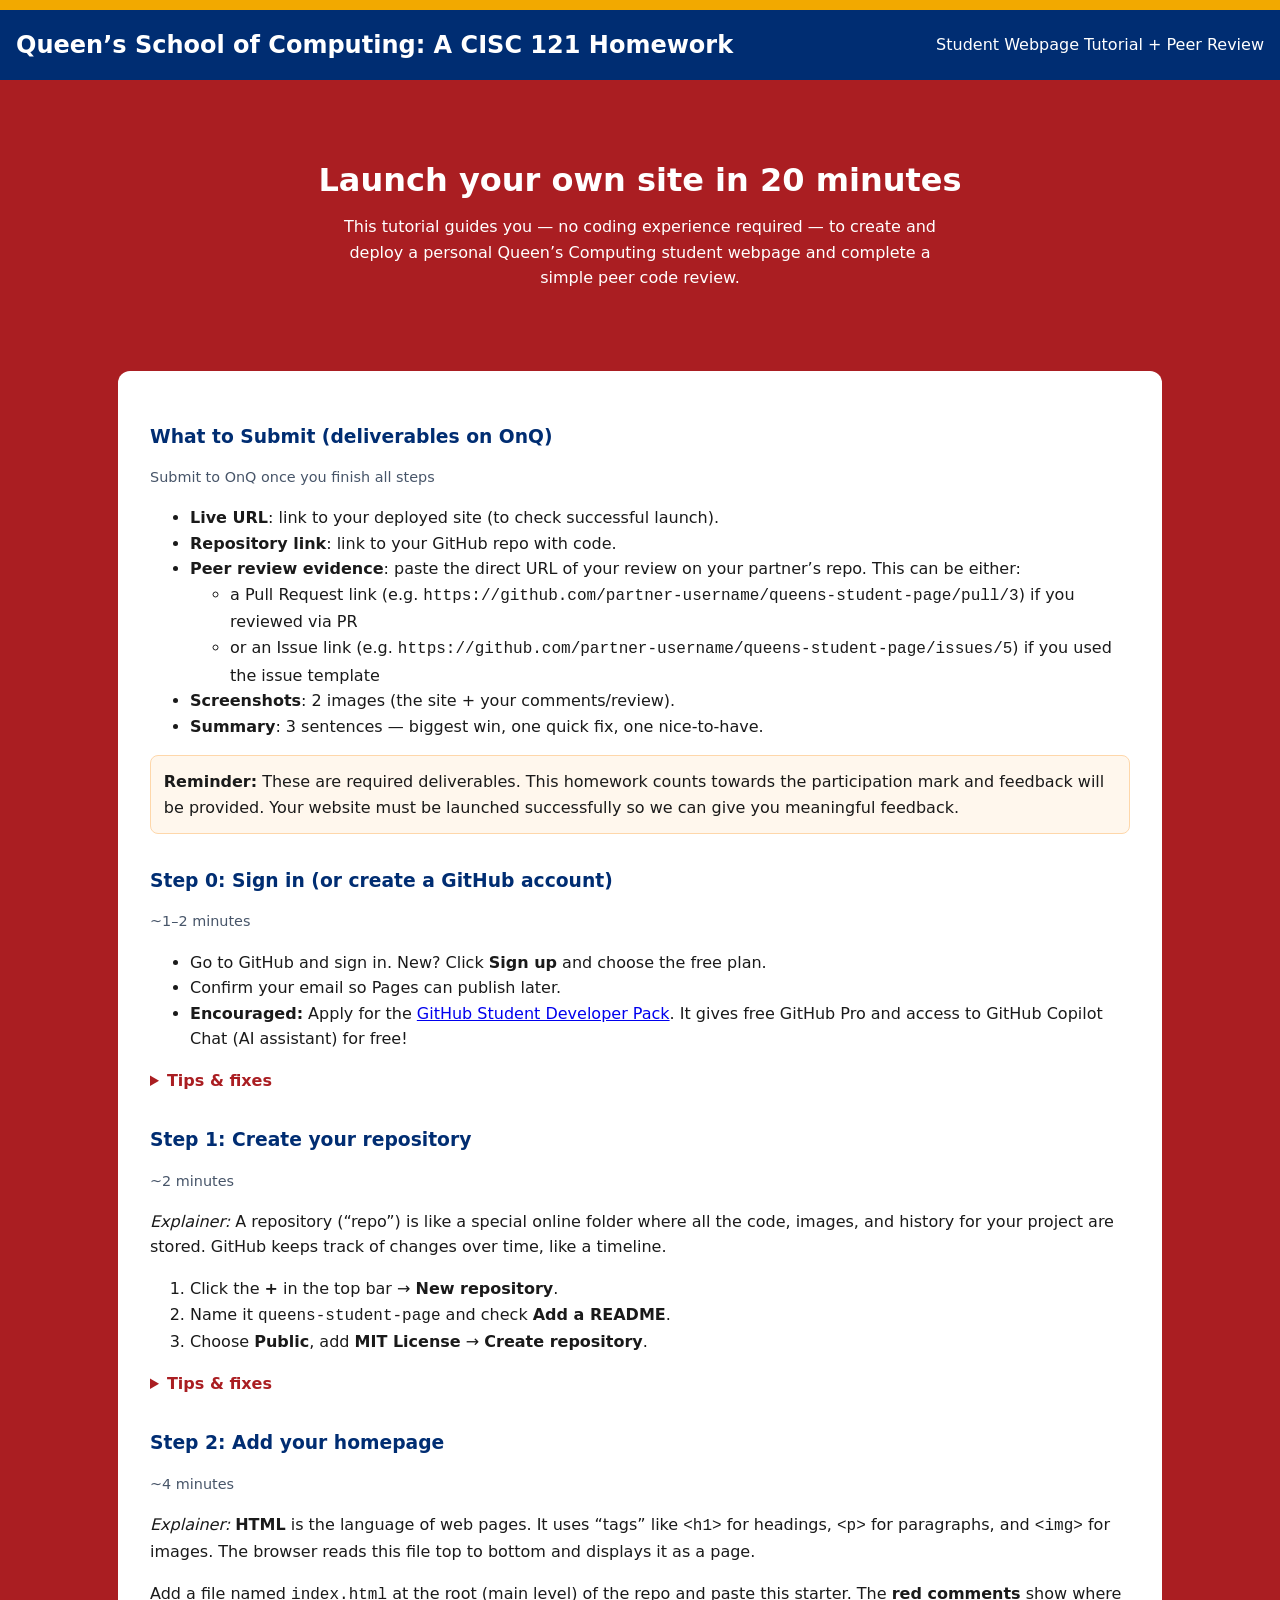
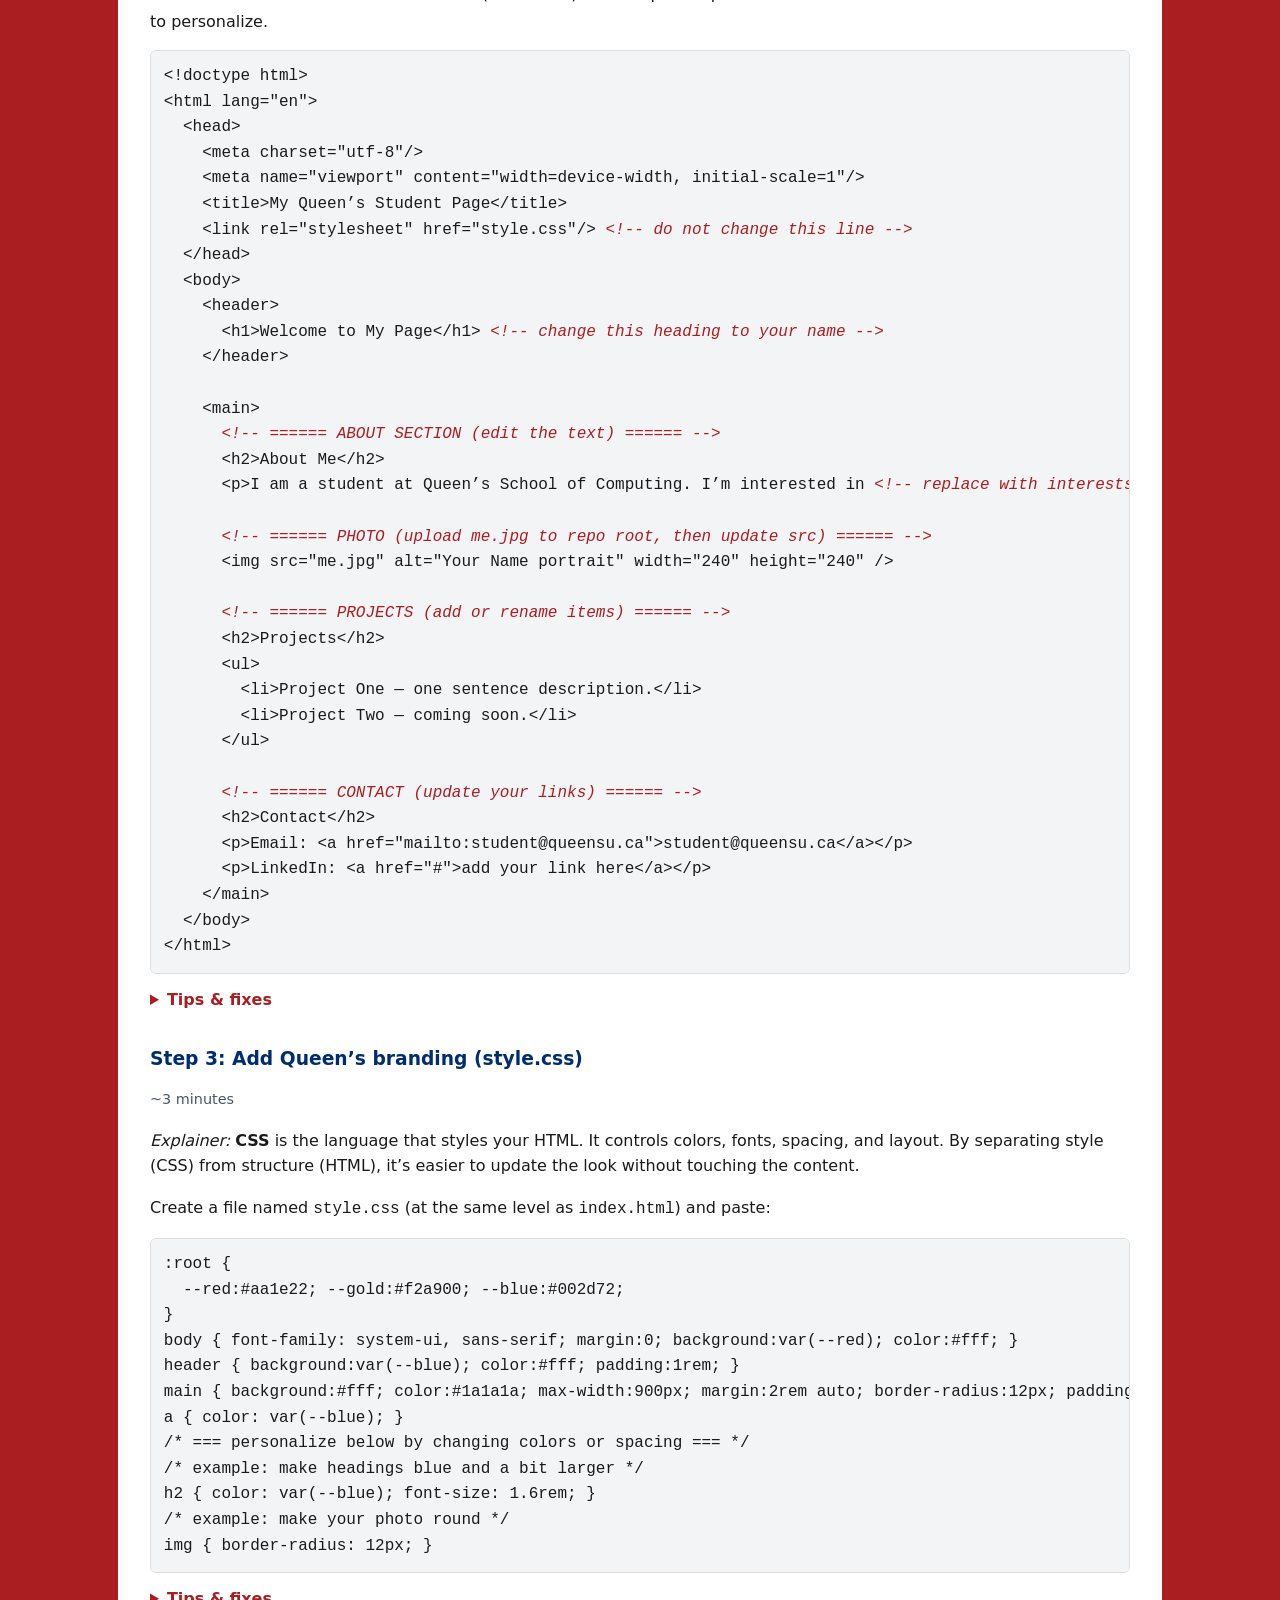
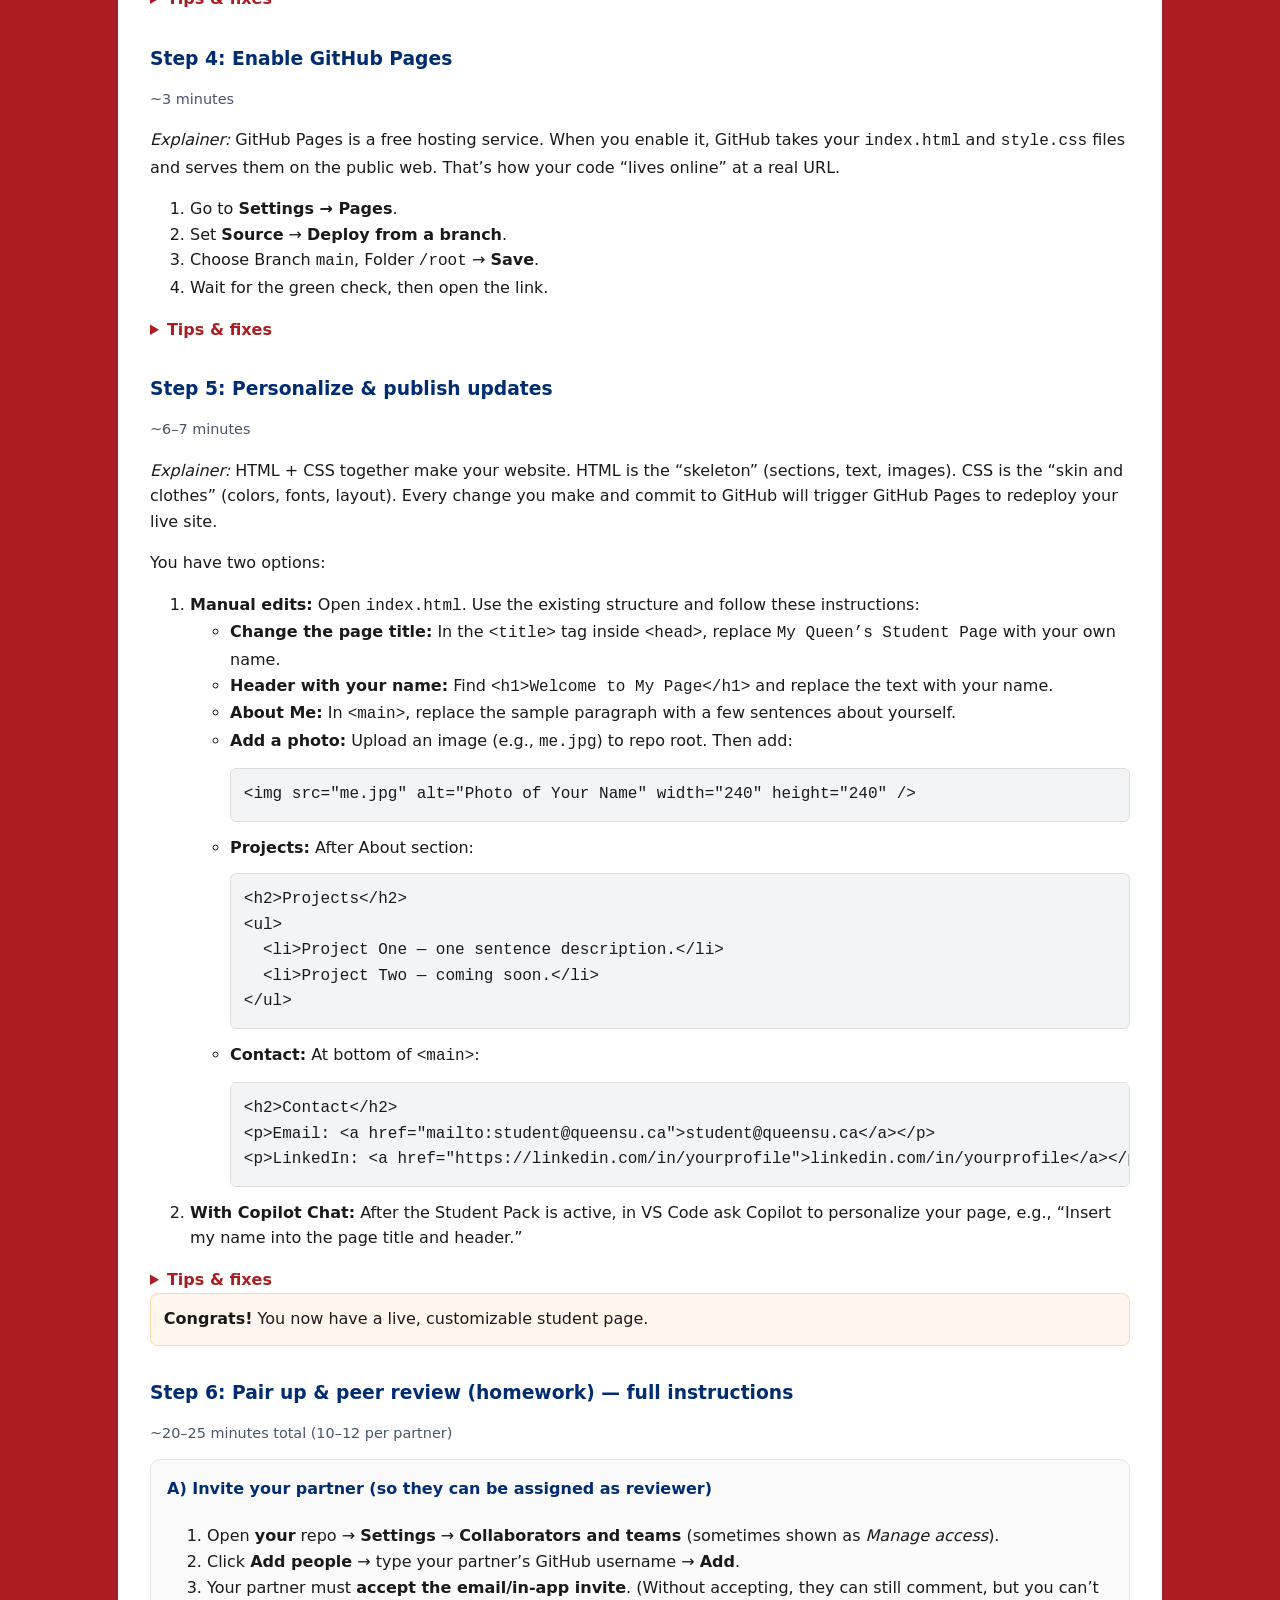
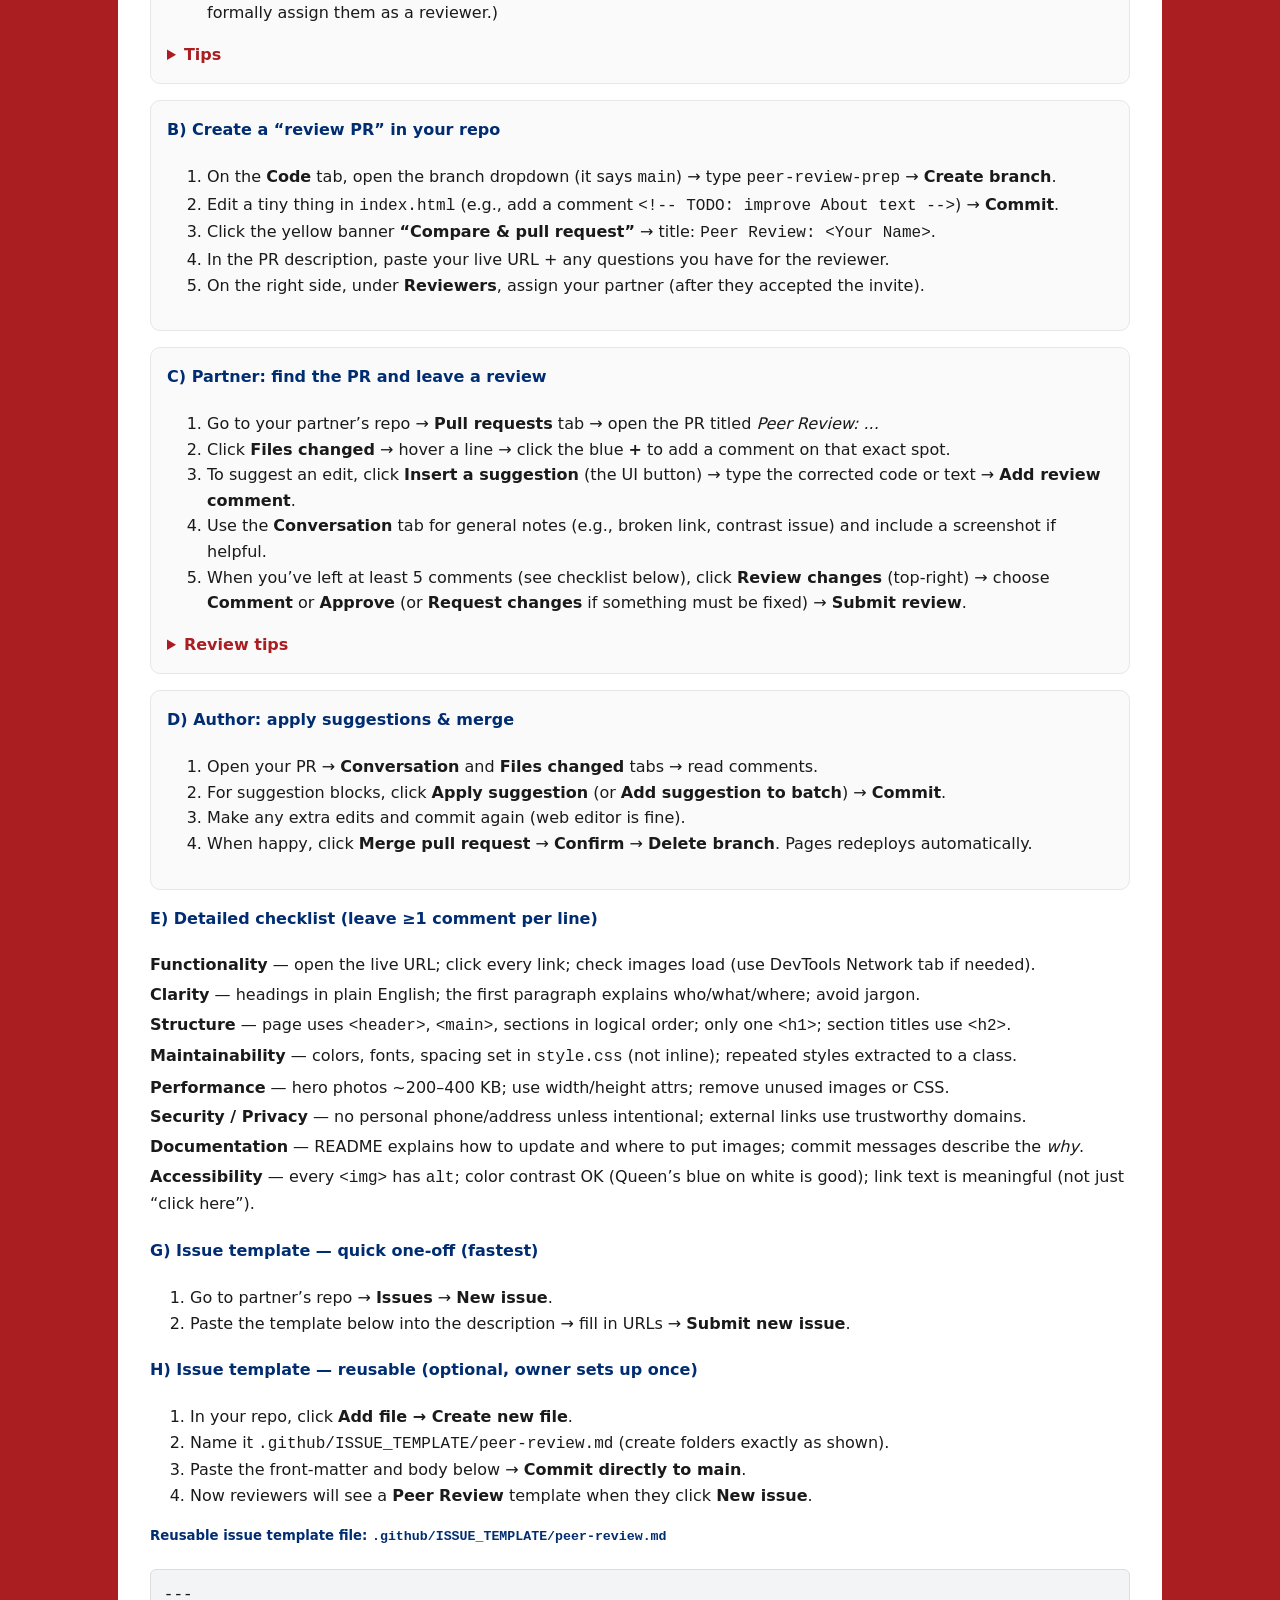
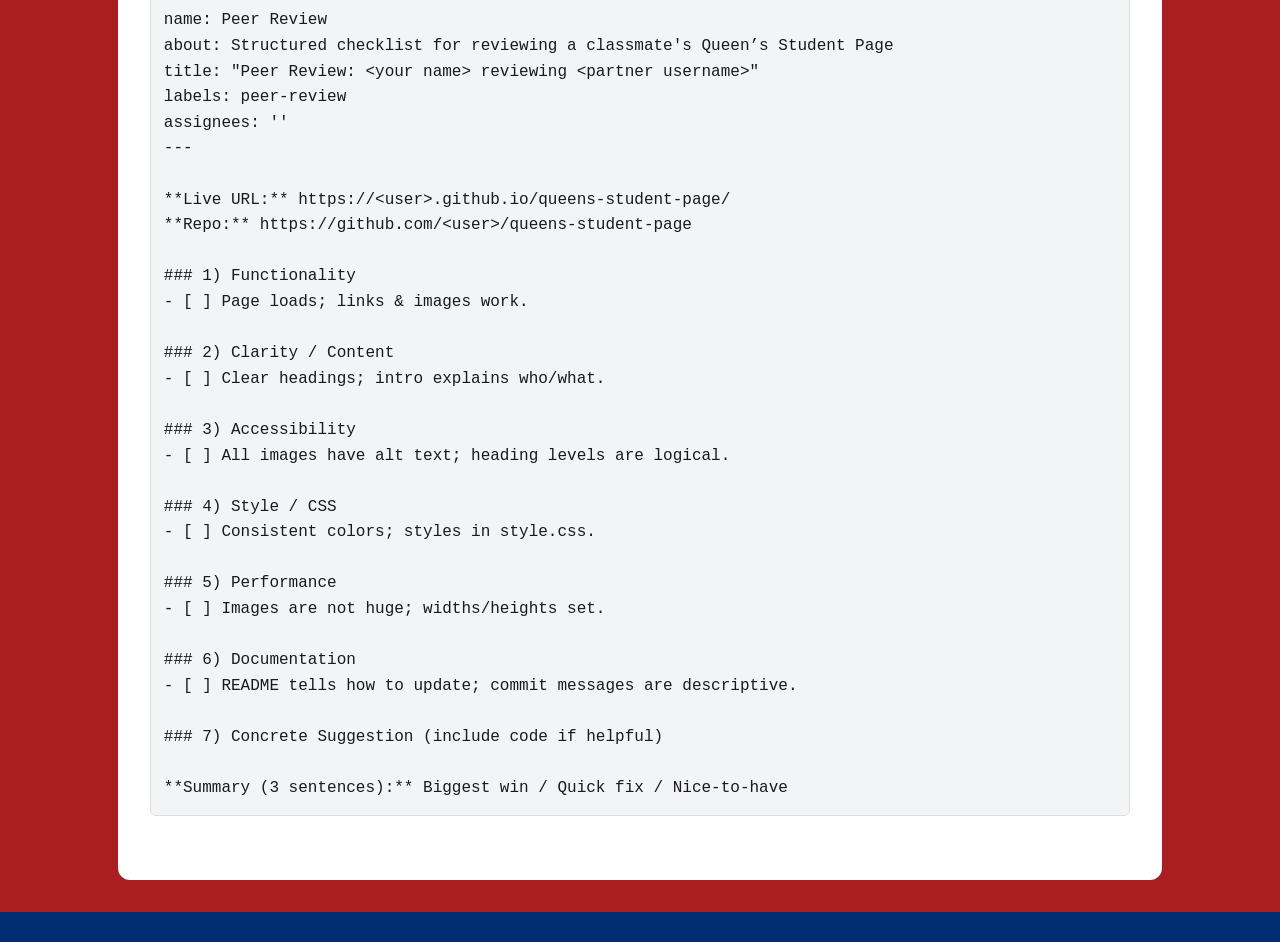
==== index.html @ 73fdb4e6 "Update comment color from green to red in index.html" ====
<!doctype html>
<html lang="en">
  <head>
    <meta charset="utf-8" />
    <meta name="viewport" content="width=device-width, initial-scale=1" />
    <title>Queen’s School of Computing Student Page: A CISC 121 Homework</title>
    <meta name="description" content="A 20‑minute hands-on lab: launch your own Queen’s School of Computing student webpage using GitHub Pages, then complete a peer review." />
    <style>
      :root {
        --queens-red: #aa1e22;
        --queens-gold: #f2a900;
        --queens-blue: #002d72;
        --text-light: #ffffff;
        --text-dark: #1a1a1a;
      }
      body { margin: 0; font-family: system-ui, sans-serif; line-height: 1.6; background: var(--queens-red); color: var(--text-light); }
      .gold-bar { height: 10px; background: var(--queens-gold); }
      header { background: var(--queens-blue); padding: 1rem; display: flex; justify-content: space-between; align-items: center; color: var(--text-light); }
      header h1 { margin: 0; font-size: 1.5rem; }
      .hero { background: var(--queens-red); text-align: center; padding: 3rem 1rem; }
      .hero h2 { font-size: 2rem; margin-bottom: .5rem; }
      .hero p { max-width: 60ch; margin: 0 auto; }
      main { background: #fff; color: var(--text-dark); padding: 2rem; max-width: 980px; margin: 2rem auto; border-radius: 12px; }
      section { margin-bottom: 2rem; }
      section h3 { color: var(--queens-blue); margin-bottom:.25rem; }
      .time { font-size:.9rem; color:#475569; }
      details { margin-top: .5rem; }
      details summary { cursor: pointer; color: var(--queens-red); font-weight:600; }
      code { font-family: ui-monospace, Consolas, monospace; }
      pre { background: #f3f4f6; border: 1px solid #ddd; border-radius: 6px; padding: .8rem; overflow: auto; max-width: 100%; }
      pre code { white-space: pre; display:block; }
      /* Color for comments inside code samples */
      pre code .hl-comment {
        color: var(--queens-red);   /* or use a darker red: #7a0f12 */
        font-style: italic;
      }
      footer { text-align: center; background: var(--queens-blue); color: var(--text-light); padding: 1.5rem; }
      .callout { background:#fff7ed; border:1px solid #fed7aa; padding:.8rem; border-radius:8px; }
      .checklist { list-style: none; padding-left:0; }
      .checklist li { margin:.25rem 0; }
      .card { border:1px solid #e5e7eb; border-radius:10px; padding:1rem; background:#fafafa; }
    </style>
  </head>
  <body>
    <div class="gold-bar"></div>
    <header>
      <h1>Queen’s School of Computing: A CISC 121 Homework</h1>
      <span>Student Webpage Tutorial + Peer Review</span>
    </header>

    <div class="hero">
      <h2>Launch your own site in 20 minutes</h2>
      <p>This tutorial guides you — no coding experience required — to create and deploy a personal Queen’s Computing student webpage and complete a simple peer code review.</p>
    </div>

    <main>
      <section>
        <h3>What to Submit (deliverables on OnQ)</h3>
        <p class="time">Submit to OnQ once you finish all steps</p>
        <ul>
          <li><b>Live URL</b>: link to your deployed site (to check successful launch).</li>
          <li><b>Repository link</b>: link to your GitHub repo with code.</li>
          <li><b>Peer review evidence</b>: paste the direct URL of your review on your partner’s repo. This can be either:<ul><li>a Pull Request link (e.g. <code>https://github.com/partner-username/queens-student-page/pull/3</code>) if you reviewed via PR</li><li>or an Issue link (e.g. <code>https://github.com/partner-username/queens-student-page/issues/5</code>) if you used the issue template</li></ul></li>
          <li><b>Screenshots</b>: 2 images (the site + your comments/review).</li>
          <li><b>Summary</b>: 3 sentences — biggest win, one quick fix, one nice‑to‑have.</li>
        </ul>
        <div class="callout"><b>Reminder:</b> These are required deliverables. This homework counts towards the participation mark and feedback will be provided. Your website must be launched successfully so we can give you meaningful feedback.</div>
      </section>

      <section>
        <h3>Step 0: Sign in (or create a GitHub account)</h3>
        <p class="time">~1–2 minutes</p>
        <ul>
          <li>Go to GitHub and sign in. New? Click <b>Sign up</b> and choose the free plan.</li>
          <li>Confirm your email so Pages can publish later.</li>
          <li><b>Encouraged:</b> Apply for the <a href="https://education.github.com/pack" target="_blank">GitHub Student Developer Pack</a>. It gives free GitHub Pro and access to GitHub Copilot Chat (AI assistant) for free!</li>
        </ul>
        <details><summary>Tips & fixes</summary>
          <ul>
            <li><b>No verification email?</b> Check spam or click <em>Resend verification</em>.</li>
            <li><b>Forgot password?</b> Use <em>Forgot password</em> on the sign‑in page.</li>
            <li><b>Student Pack rejected?</b> Re‑apply with your Queen’s email and a photo of your student card.</li>
          </ul>
        </details>
      </section>

      <section>
        <h3>Step 1: Create your repository</h3>
        <p class="time">~2 minutes</p>
        <p><i>Explainer:</i> A repository (“repo”) is like a special online folder where all the code, images, and history for your project are stored. GitHub keeps track of changes over time, like a timeline.</p>
        <ol>
          <li>Click the <b>+</b> in the top bar → <b>New repository</b>.</li>
          <li>Name it <code>queens‑student‑page</code> and check <b>Add a README</b>.</li>
          <li>Choose <b>Public</b>, add <b>MIT License</b> → <b>Create repository</b>.</li>
        </ol>
        <details><summary>Tips & fixes</summary>
          <ul>
            <li><b>Repo name taken?</b> Try <code>queens‑student‑page‑2025</code>.</li>
            <li><b>Private repo?</b> GitHub Pages works only on Public (unless paid plan).</li>
          </ul>
        </details>
      </section>

      <section>
        <h3>Step 2: Add your homepage</h3>
        <p class="time">~4 minutes</p>
        <p><i>Explainer:</i> <b>HTML</b> is the language of web pages. It uses “tags” like <code>&lt;h1&gt;</code> for headings, <code>&lt;p&gt;</code> for paragraphs, and <code>&lt;img&gt;</code> for images. The browser reads this file top to bottom and displays it as a page.</p>
        <p>Add a file named <code>index.html</code> at the root (main level) of the repo and paste this starter. The <b>red comments</b> show where to personalize.</p>
        <pre><code>&lt;!doctype html&gt;
&lt;html lang="en"&gt;
  &lt;head&gt;
    &lt;meta charset="utf-8"/&gt;
    &lt;meta name="viewport" content="width=device-width, initial-scale=1"/&gt;
    &lt;title&gt;My Queen’s Student Page&lt;/title&gt;
    &lt;link rel="stylesheet" href="style.css"/&gt; &lt;!-- do not change this line --&gt;
  &lt;/head&gt;
  &lt;body&gt;
    &lt;header&gt;
      &lt;h1&gt;Welcome to My Page&lt;/h1&gt; &lt;!-- change this heading to your name --&gt;
    &lt;/header&gt;

    &lt;main&gt;
      &lt;!-- ====== ABOUT SECTION (edit the text) ====== --&gt;
      &lt;h2&gt;About Me&lt;/h2&gt;
      &lt;p&gt;I am a student at Queen’s School of Computing. I’m interested in &lt;!-- replace with interests --&gt;.&lt;/p&gt;

      &lt;!-- ====== PHOTO (upload me.jpg to repo root, then update src) ====== --&gt;
      &lt;img src="me.jpg" alt="Your Name portrait" width="240" height="240" /&gt;

      &lt;!-- ====== PROJECTS (add or rename items) ====== --&gt;
      &lt;h2&gt;Projects&lt;/h2&gt;
      &lt;ul&gt;
        &lt;li&gt;Project One — one sentence description.&lt;/li&gt;
        &lt;li&gt;Project Two — coming soon.&lt;/li&gt;
      &lt;/ul&gt;

      &lt;!-- ====== CONTACT (update your links) ====== --&gt;
      &lt;h2&gt;Contact&lt;/h2&gt;
      &lt;p&gt;Email: &lt;a href="mailto:student@queensu.ca"&gt;student@queensu.ca&lt;/a&gt;&lt;/p&gt;
      &lt;p&gt;LinkedIn: &lt;a href="#"&gt;add your link here&lt;/a&gt;&lt;/p&gt;
    &lt;/main&gt;
  &lt;/body&gt;
&lt;/html&gt;</code></pre>
        <details><summary>Tips & fixes</summary>
          <ul>
            <li><b>Where to place?</b> The file is at the top level of your repo, not inside a folder.</li>
            <li><b>Wrong name?</b> Must be exactly <code>index.html</code>.</li>
          </ul>
        </details>
      </section>

      <section>
        <h3>Step 3: Add Queen’s branding (style.css)</h3>
        <p class="time">~3 minutes</p>
        <p><i>Explainer:</i> <b>CSS</b> is the language that styles your HTML. It controls colors, fonts, spacing, and layout. By separating style (CSS) from structure (HTML), it’s easier to update the look without touching the content.</p>
        <p>Create a file named <code>style.css</code> (at the same level as <code>index.html</code>) and paste:</p>
        <pre><code>:root {
  --red:#aa1e22; --gold:#f2a900; --blue:#002d72;
}
body { font-family: system-ui, sans-serif; margin:0; background:var(--red); color:#fff; }
header { background:var(--blue); color:#fff; padding:1rem; }
main { background:#fff; color:#1a1a1a; max-width:900px; margin:2rem auto; border-radius:12px; padding:1.5rem; }
a { color: var(--blue); }
/* === personalize below by changing colors or spacing === */
/* example: make headings blue and a bit larger */
h2 { color: var(--blue); font-size: 1.6rem; }
/* example: make your photo round */
img { border-radius: 12px; }
</code></pre>
        <details><summary>Tips & fixes</summary>
          <ul>
            <li><b>Not working?</b> Ensure <code>&lt;link rel="stylesheet" href="style.css"&gt;</code> is inside <code>&lt;head&gt;</code> of <code>index.html</code>.</li>
            <li><b>Colors look off?</b> Double‑check the hex codes.</li>
            <li><b>Long code lines overflow?</b> Scroll the code block; boxes now scroll horizontally if needed.</li>
          </ul>
        </details>
      </section>

      <section>
        <h3>Step 4: Enable GitHub Pages</h3>
        <p class="time">~3 minutes</p>
        <p><i>Explainer:</i> GitHub Pages is a free hosting service. When you enable it, GitHub takes your <code>index.html</code> and <code>style.css</code> files and serves them on the public web. That’s how your code “lives online” at a real URL.</p>
        <ol>
          <li>Go to <b>Settings → Pages</b>.</li>
          <li>Set <b>Source</b> → <b>Deploy from a branch</b>.</li>
          <li>Choose Branch <code>main</code>, Folder <code>/root</code> → <b>Save</b>.</li>
          <li>Wait for the green check, then open the link.</li>
        </ol>
        <details><summary>Tips & fixes</summary>
          <ul>
            <li><b>404?</b> Wait a minute and refresh.</li>
            <li><b>No URL?</b> Confirm repo is Public and branch/folder are set.</li>
          </ul>
        </details>
      </section>

      <section>
        <h3>Step 5: Personalize & publish updates</h3>
        <p class="time">~6–7 minutes</p>
        <p><i>Explainer:</i> HTML + CSS together make your website. HTML is the “skeleton” (sections, text, images). CSS is the “skin and clothes” (colors, fonts, layout). Every change you make and commit to GitHub will trigger GitHub Pages to redeploy your live site.</p>
        <p>You have two options:</p>
        <ol>
          <li><b>Manual edits:</b> Open <code>index.html</code>. Use the existing structure and follow these instructions:
            <ul>
              <li><b>Change the page title:</b> In the <code>&lt;title&gt;</code> tag inside <code>&lt;head&gt;</code>, replace <code>My Queen’s Student Page</code> with your own name.</li>
              <li><b>Header with your name:</b> Find <code>&lt;h1&gt;Welcome to My Page&lt;/h1&gt;</code> and replace the text with your name.</li>
              <li><b>About Me:</b> In <code>&lt;main&gt;</code>, replace the sample paragraph with a few sentences about yourself.</li>
              <li><b>Add a photo:</b> Upload an image (e.g., <code>me.jpg</code>) to repo root. Then add:
                <pre><code>&lt;img src="me.jpg" alt="Photo of Your Name" width="240" height="240" /&gt;</code></pre>
              </li>
              <li><b>Projects:</b> After About section:
                <pre><code>&lt;h2&gt;Projects&lt;/h2&gt;
&lt;ul&gt;
  &lt;li&gt;Project One — one sentence description.&lt;/li&gt;
  &lt;li&gt;Project Two — coming soon.&lt;/li&gt;
&lt;/ul&gt;</code></pre>
              </li>
              <li><b>Contact:</b> At bottom of <code>&lt;main&gt;</code>:
                <pre><code>&lt;h2&gt;Contact&lt;/h2&gt;
&lt;p&gt;Email: &lt;a href="mailto:student@queensu.ca"&gt;student@queensu.ca&lt;/a&gt;&lt;/p&gt;
&lt;p&gt;LinkedIn: &lt;a href="https://linkedin.com/in/yourprofile"&gt;linkedin.com/in/yourprofile&lt;/a&gt;&lt;/p&gt;</code></pre>
              </li>
            </ul>
          </li>
          <li><b>With Copilot Chat:</b> After the Student Pack is active, in VS Code ask Copilot to personalize your page, e.g., “Insert my name into the page title and header.”</li>
        </ol>
        <details><summary>Tips & fixes</summary>
          <ul>
            <li><b>Image not showing?</b> Ensure file is uploaded at repo root and filename matches exactly.</li>
            <li><b>Broken layout?</b> Keep new sections inside <code>&lt;main&gt;...&lt;/main&gt;</code>.</li>
            <li><b>Made a mistake? Revert to an earlier version:</b> Go to your repo → <b>Code</b> tab → click the commit count (e.g., "15 commits") → find the working version → click the commit hash → click <b>Browse files</b> → copy the URL. Then go back to <b>Code</b> tab → <b>Add file</b> → <b>Upload files</b> → drag your backup files or use the web editor to manually restore the working content. <i>Alternative:</i> Click the commit hash → click <b>Revert</b> button (if available) → <b>Create revert commit</b>.</li>
          </ul>
        </details>
        <div class="callout"><b>Congrats!</b> You now have a live, customizable student page.</div>
      </section>

      <section>
        <h3>Step 6: Pair up & peer review (homework) — full instructions</h3>
        <p class="time">~20–25 minutes total (10–12 per partner)</p>

        <div class="card">
          <h4 style="margin-top:0;color:var(--queens-blue)">A) Invite your partner (so they can be assigned as reviewer)</h4>
          <ol>
            <li>Open <b>your</b> repo → <b>Settings</b> → <b>Collaborators and teams</b> (sometimes shown as <em>Manage access</em>).</li>
            <li>Click <b>Add people</b> → type your partner’s GitHub username → <b>Add</b>.</li>
            <li>Your partner must <b>accept the email/in-app invite</b>. (Without accepting, they can still comment, but you can’t formally assign them as a reviewer.)</li>
          </ol>
          <details><summary>Tips</summary>
            <ul>
              <li>Public repos allow comments from anyone; adding as collaborator enables formal <em>Review</em> assignments and suggestion commits.</li>
              <li>If <em>Collaborators and teams</em> isn’t visible, ensure you’re the repo owner.</li>
            </ul>
          </details>
        </div>

        <div class="card" style="margin-top:1rem">
          <h4 style="margin-top:0;color:var(--queens-blue)">B) Create a “review PR” in your repo</h4>
          <ol>
            <li>On the <b>Code</b> tab, open the branch dropdown (it says <code>main</code>) → type <code>peer-review-prep</code> → <b>Create branch</b>.</li>
            <li>Edit a tiny thing in <code>index.html</code> (e.g., add a comment <code>&lt;!-- TODO: improve About text --&gt;</code>) → <b>Commit</b>.</li>
            <li>Click the yellow banner <b>“Compare &amp; pull request”</b> → title: <code>Peer Review: &lt;Your Name&gt;</code>.</li>
            <li>In the PR description, paste your live URL + any questions you have for the reviewer.</li>
            <li>On the right side, under <b>Reviewers</b>, assign your partner (after they accepted the invite).</li>
          </ol>
        </div>

        <div class="card" style="margin-top:1rem">
          <h4 style="margin-top:0;color:var(--queens-blue)">C) Partner: find the PR and leave a review</h4>
          <ol>
            <li>Go to your partner’s repo → <b>Pull requests</b> tab → open the PR titled <em>Peer Review: ...</em></li>
            <li>Click <b>Files changed</b> → hover a line → click the blue <b>+</b> to add a comment on that exact spot.</li>
            <li>To suggest an edit, click <b>Insert a suggestion</b> (the UI button) → type the corrected code or text → <b>Add review comment</b>.</li>
            <li>Use the <b>Conversation</b> tab for general notes (e.g., broken link, contrast issue) and include a screenshot if helpful.</li>
            <li>When you’ve left at least 5 comments (see checklist below), click <b>Review changes</b> (top-right) → choose <b>Comment</b> or <b>Approve</b> (or <b>Request changes</b> if something must be fixed) → <b>Submit review</b>.</li>
          </ol>
          <details><summary>Review tips</summary>
            <ul>
              <li>Be specific: reference headings, lines, or file names (e.g., “in <code>index.html</code>, under <code>&lt;h2&gt;Projects&lt;/h2&gt;</code> ...”).</li>
              <li>Prefer actionable text or a code snippet over vague advice.</li>
              <li>Keep tone kind and professional. Review the <em>work</em>, not the person.</li>
            </ul>
          </details>
        </div>

        <div class="card" style="margin-top:1rem">
          <h4 style="margin-top:0;color:var(--queens-blue)">D) Author: apply suggestions & merge</h4>
          <ol>
            <li>Open your PR → <b>Conversation</b> and <b>Files changed</b> tabs → read comments.</li>
            <li>For suggestion blocks, click <b>Apply suggestion</b> (or <b>Add suggestion to batch</b>) → <b>Commit</b>.</li>
            <li>Make any extra edits and commit again (web editor is fine).</li>
            <li>When happy, click <b>Merge pull request</b> → <b>Confirm</b> → <b>Delete branch</b>. Pages redeploys automatically.</li>
          </ol>
        </div>

        <h4 style="color:var(--queens-blue);margin-top:1rem">E) Detailed checklist (leave ≥1 comment per line)</h4>
        <ul class="checklist">
          <li><b>Functionality</b> — open the live URL; click every link; check images load (use DevTools Network tab if needed).</li>
          <li><b>Clarity</b> — headings in plain English; the first paragraph explains who/what/where; avoid jargon.</li>
          <li><b>Structure</b> — page uses <code>&lt;header&gt;</code>, <code>&lt;main&gt;</code>, sections in logical order; only one <code>&lt;h1&gt;</code>; section titles use <code>&lt;h2&gt;</code>.</li>
          <li><b>Maintainability</b> — colors, fonts, spacing set in <code>style.css</code> (not inline); repeated styles extracted to a class.</li>
          <li><b>Performance</b> — hero photos ~200–400 KB; use width/height attrs; remove unused images or CSS.</li>
          <li><b>Security / Privacy</b> — no personal phone/address unless intentional; external links use trustworthy domains.</li>
          <li><b>Documentation</b> — README explains how to update and where to put images; commit messages describe the <em>why</em>.</li>
          <li><b>Accessibility</b> — every <code>&lt;img&gt;</code> has <code>alt</code>; color contrast OK (Queen’s blue on white is good); link text is meaningful (not just “click here”).</li>
        </ul>

        <h4 style="color:var(--queens-blue)">G) Issue template — quick one-off (fastest)</h4>
        <ol>
          <li>Go to partner’s repo → <b>Issues</b> → <b>New issue</b>.</li>
          <li>Paste the template below into the description → fill in URLs → <b>Submit new issue</b>.</li>
        </ol>

        <h4 style="color:var(--queens-blue)">H) Issue template — reusable (optional, owner sets up once)</h4>
        <ol>
          <li>In your repo, click <b>Add file → Create new file</b>.</li>
          <li>Name it <code>.github/ISSUE_TEMPLATE/peer-review.md</code> (create folders exactly as shown).</li>
          <li>Paste the front‑matter and body below → <b>Commit directly to main</b>.</li>
          <li>Now reviewers will see a <b>Peer Review</b> template when they click <b>New issue</b>.</li>
        </ol>

        <h5 style="color:var(--queens-blue);margin-top:.5rem">Reusable issue template file: <code>.github/ISSUE_TEMPLATE/peer-review.md</code></h5>
        <pre><code>---
name: Peer Review
about: Structured checklist for reviewing a classmate's Queen’s Student Page
title: "Peer Review: &lt;your name&gt; reviewing &lt;partner username&gt;"
labels: peer-review
assignees: ''
---

**Live URL:** https://&lt;user&gt;.github.io/queens-student-page/
**Repo:** https://github.com/&lt;user&gt;/queens-student-page

### 1) Functionality
- [ ] Page loads; links & images work.

### 2) Clarity / Content
- [ ] Clear headings; intro explains who/what.

### 3) Accessibility
- [ ] All images have alt text; heading levels are logical.

### 4) Style / CSS
- [ ] Consistent colors; styles in style.css.

### 5) Performance
- [ ] Images are not huge; widths/heights set.

### 6) Documentation
- [ ] README tells how to update; commit messages are descriptive.

### 7) Concrete Suggestion (include code if helpful)

**Summary (3 sentences):** Biggest win / Quick fix / Nice-to-have
</code></pre>
      </section>
      
    </main>

    <footer>
      © Queen’s University — School of Computing — CISC 121 — Student Page Tutorial. Built with GitHub Pages.
    </footer>

    <script>
      (function () {
        document.querySelectorAll('pre > code').forEach(code => {
          // Wrap encoded HTML comments like &lt;!-- ... --&gt; with a span for styling
          code.innerHTML = code.innerHTML.replace(
            /&lt;!--([\s\S]*?)--&gt;/g,
            '<span class="hl-comment">&lt;!--$1--&gt;</span>'
          );
        });
      })();
    </script>
    
  </body>
</html>
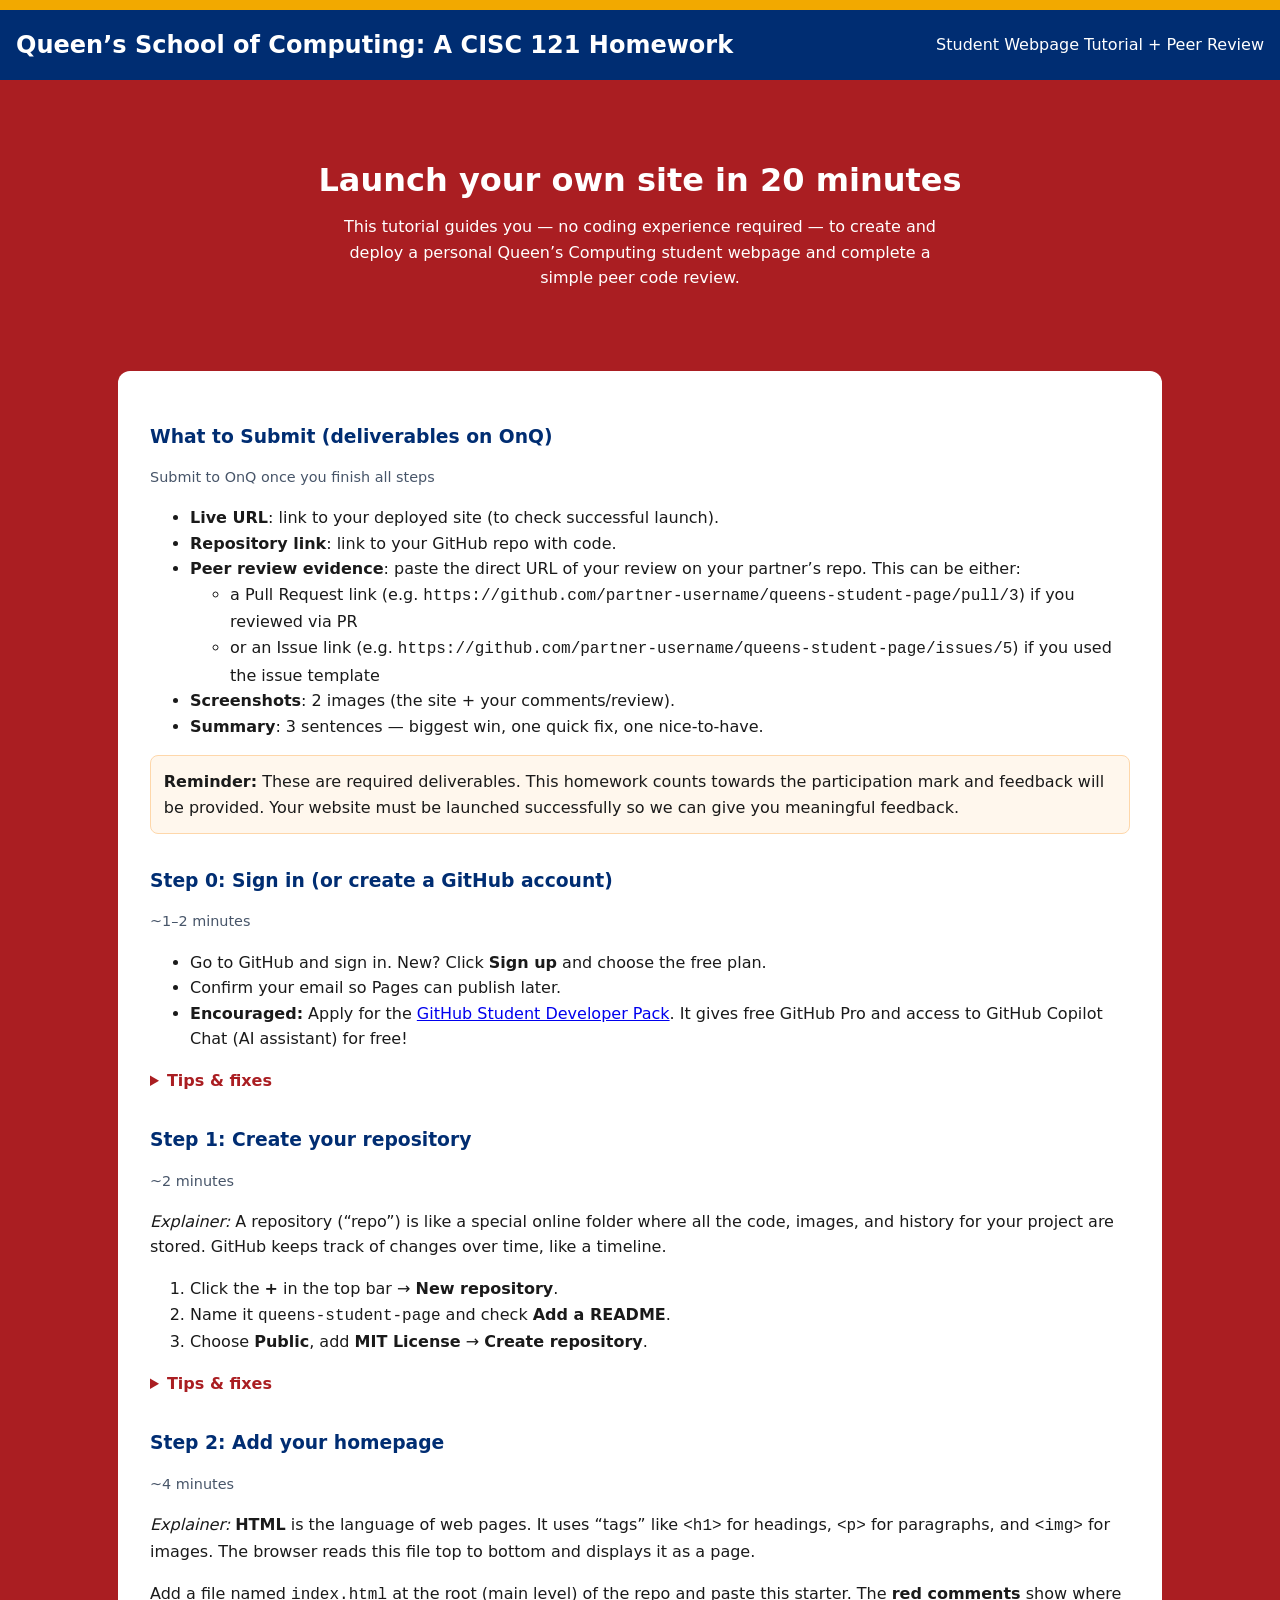
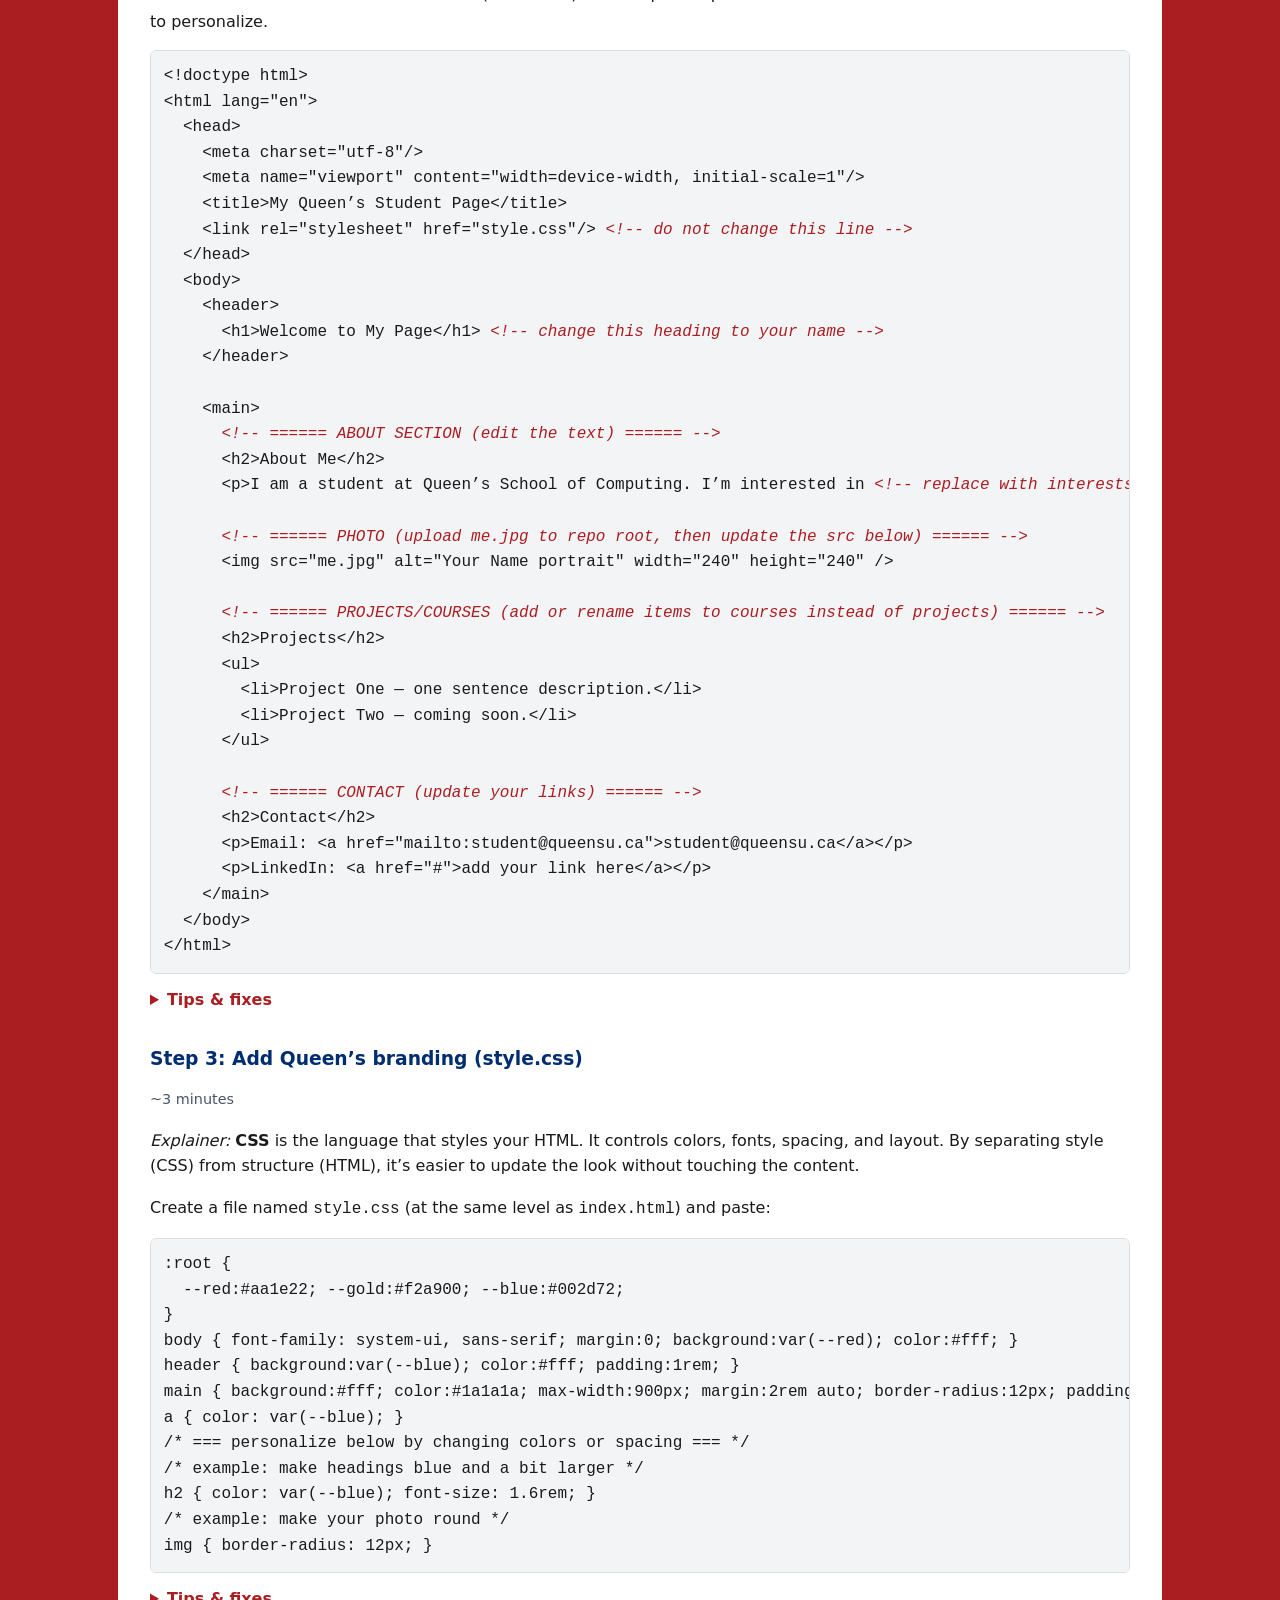
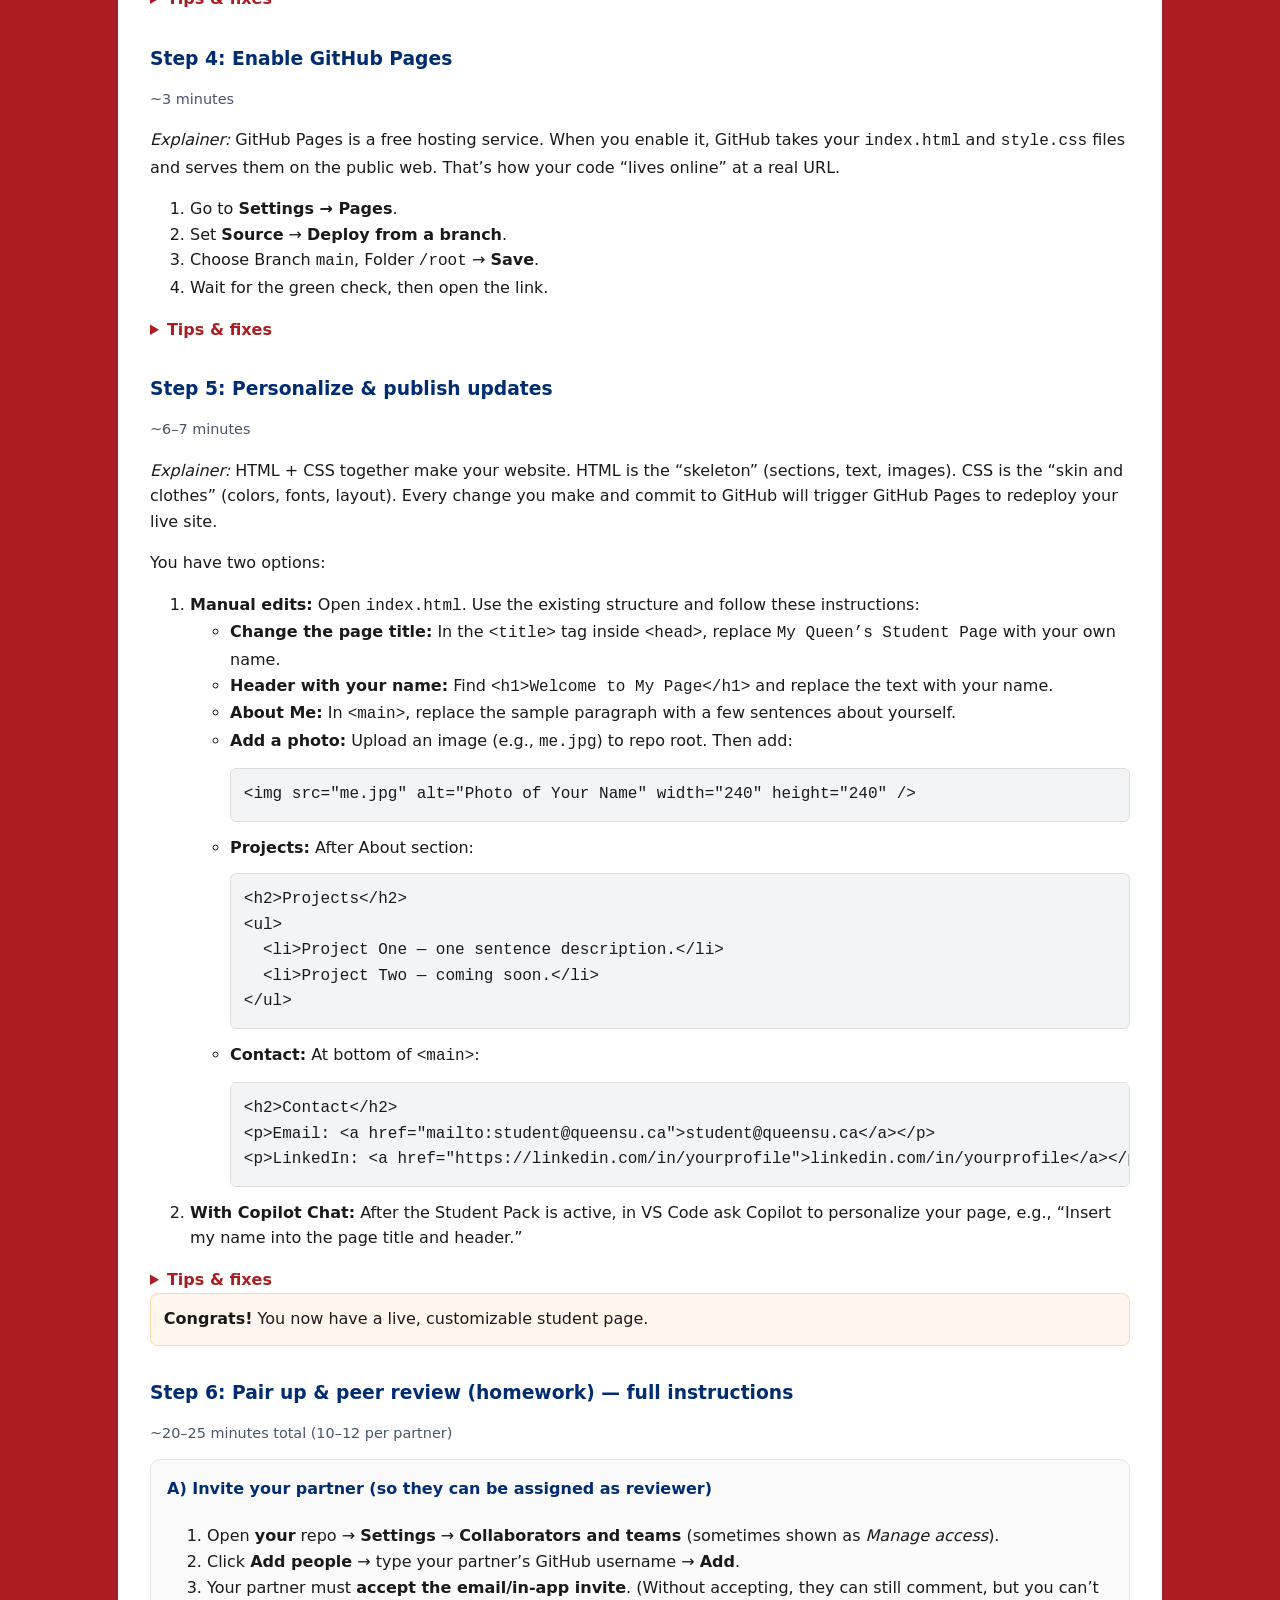
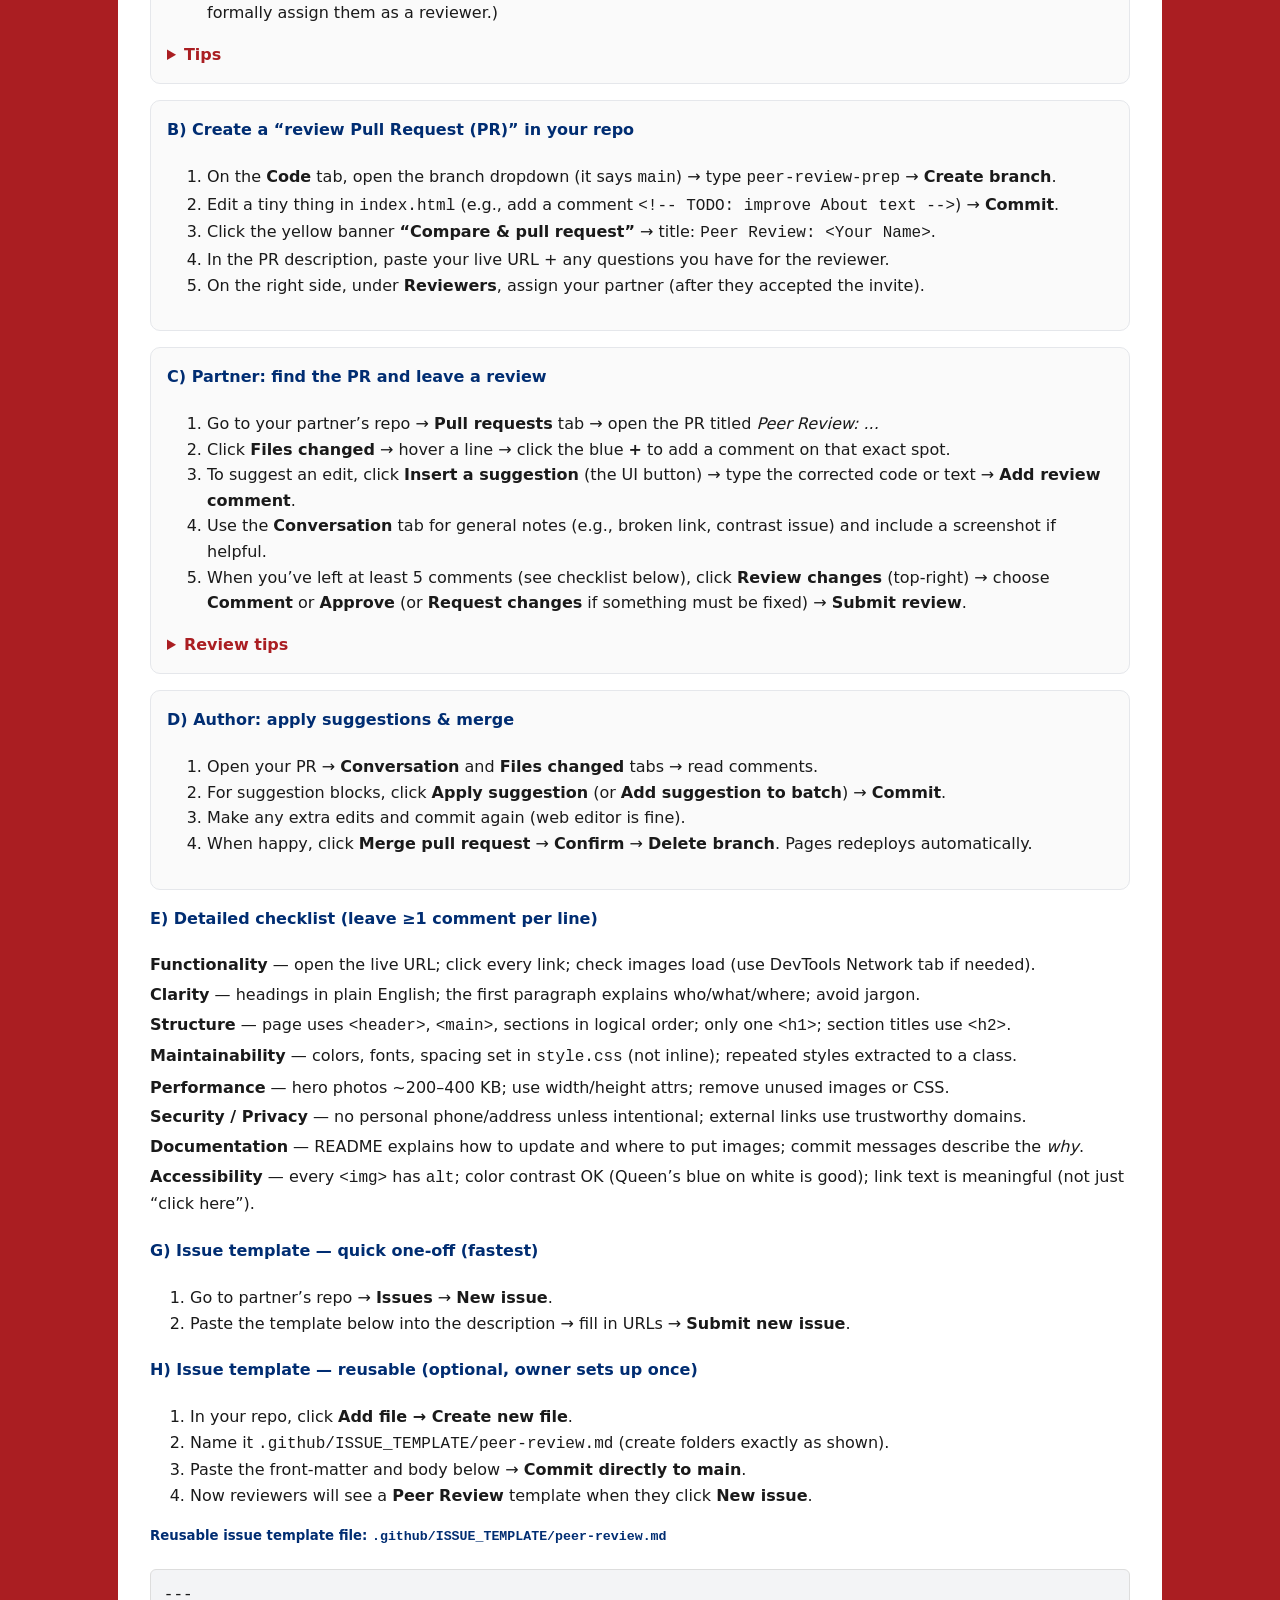
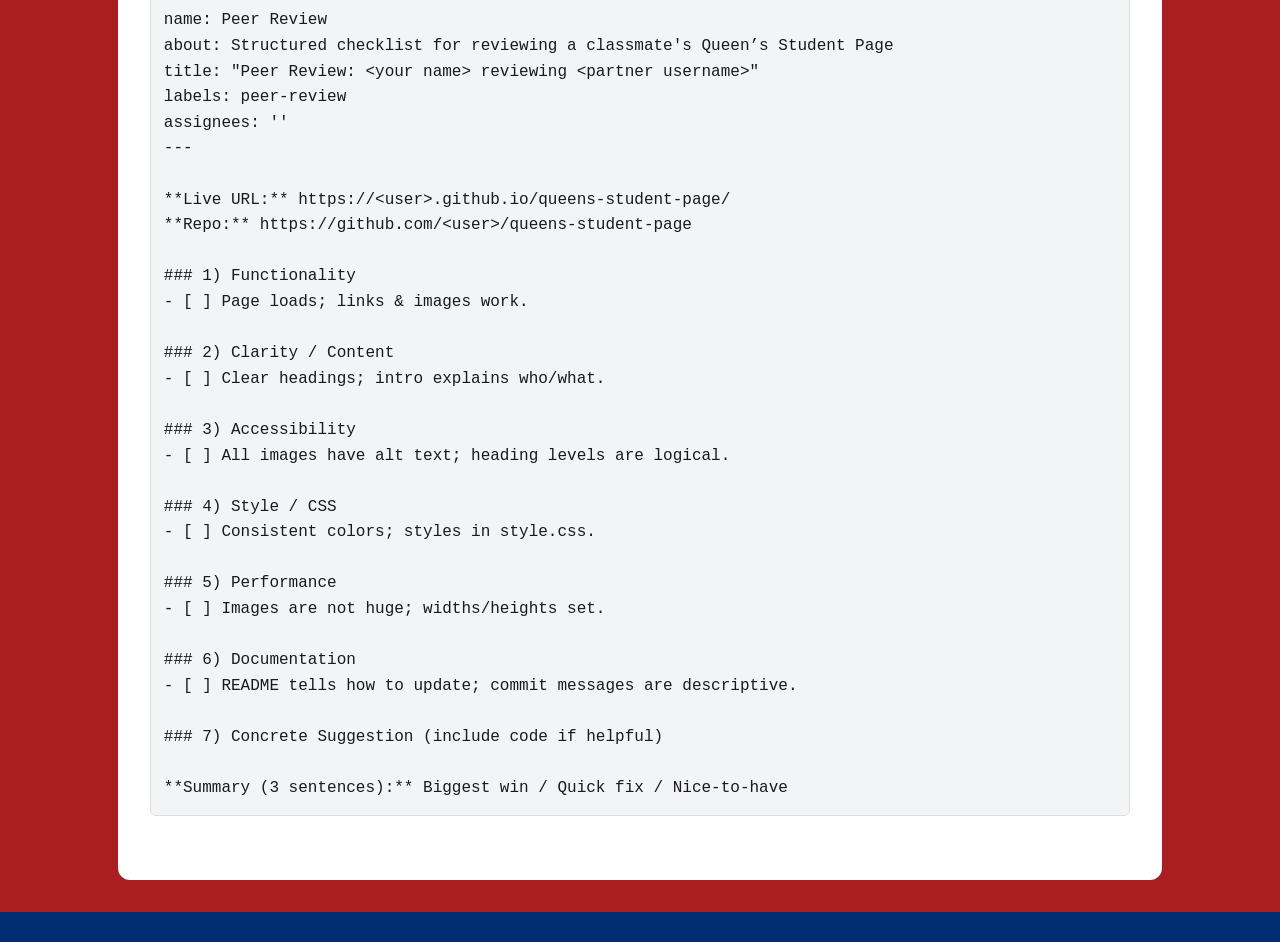
==== commit 265cdebb: "Update comments and headings in index.html" ====
--- a/index.html
+++ b/index.html
@@ -124,10 +124,10 @@
       &lt;h2&gt;About Me&lt;/h2&gt;
       &lt;p&gt;I am a student at Queen’s School of Computing. I’m interested in &lt;!-- replace with interests --&gt;.&lt;/p&gt;
 
-      &lt;!-- ====== PHOTO (upload me.jpg to repo root, then update src) ====== --&gt;
+      &lt;!-- ====== PHOTO (upload me.jpg to repo root, then update the src below) ====== --&gt;
       &lt;img src="me.jpg" alt="Your Name portrait" width="240" height="240" /&gt;
 
-      &lt;!-- ====== PROJECTS (add or rename items) ====== --&gt;
+      &lt;!-- ====== PROJECTS/COURSES (add or rename items to courses instead of projects) ====== --&gt;
       &lt;h2&gt;Projects&lt;/h2&gt;
       &lt;ul&gt;
         &lt;li&gt;Project One — one sentence description.&lt;/li&gt;
@@ -254,7 +254,7 @@
         </div>
 
         <div class="card" style="margin-top:1rem">
-          <h4 style="margin-top:0;color:var(--queens-blue)">B) Create a “review PR” in your repo</h4>
+          <h4 style="margin-top:0;color:var(--queens-blue)">B) Create a “review Pull Request (PR)” in your repo</h4>
           <ol>
             <li>On the <b>Code</b> tab, open the branch dropdown (it says <code>main</code>) → type <code>peer-review-prep</code> → <b>Create branch</b>.</li>
             <li>Edit a tiny thing in <code>index.html</code> (e.g., add a comment <code>&lt;!-- TODO: improve About text --&gt;</code>) → <b>Commit</b>.</li>
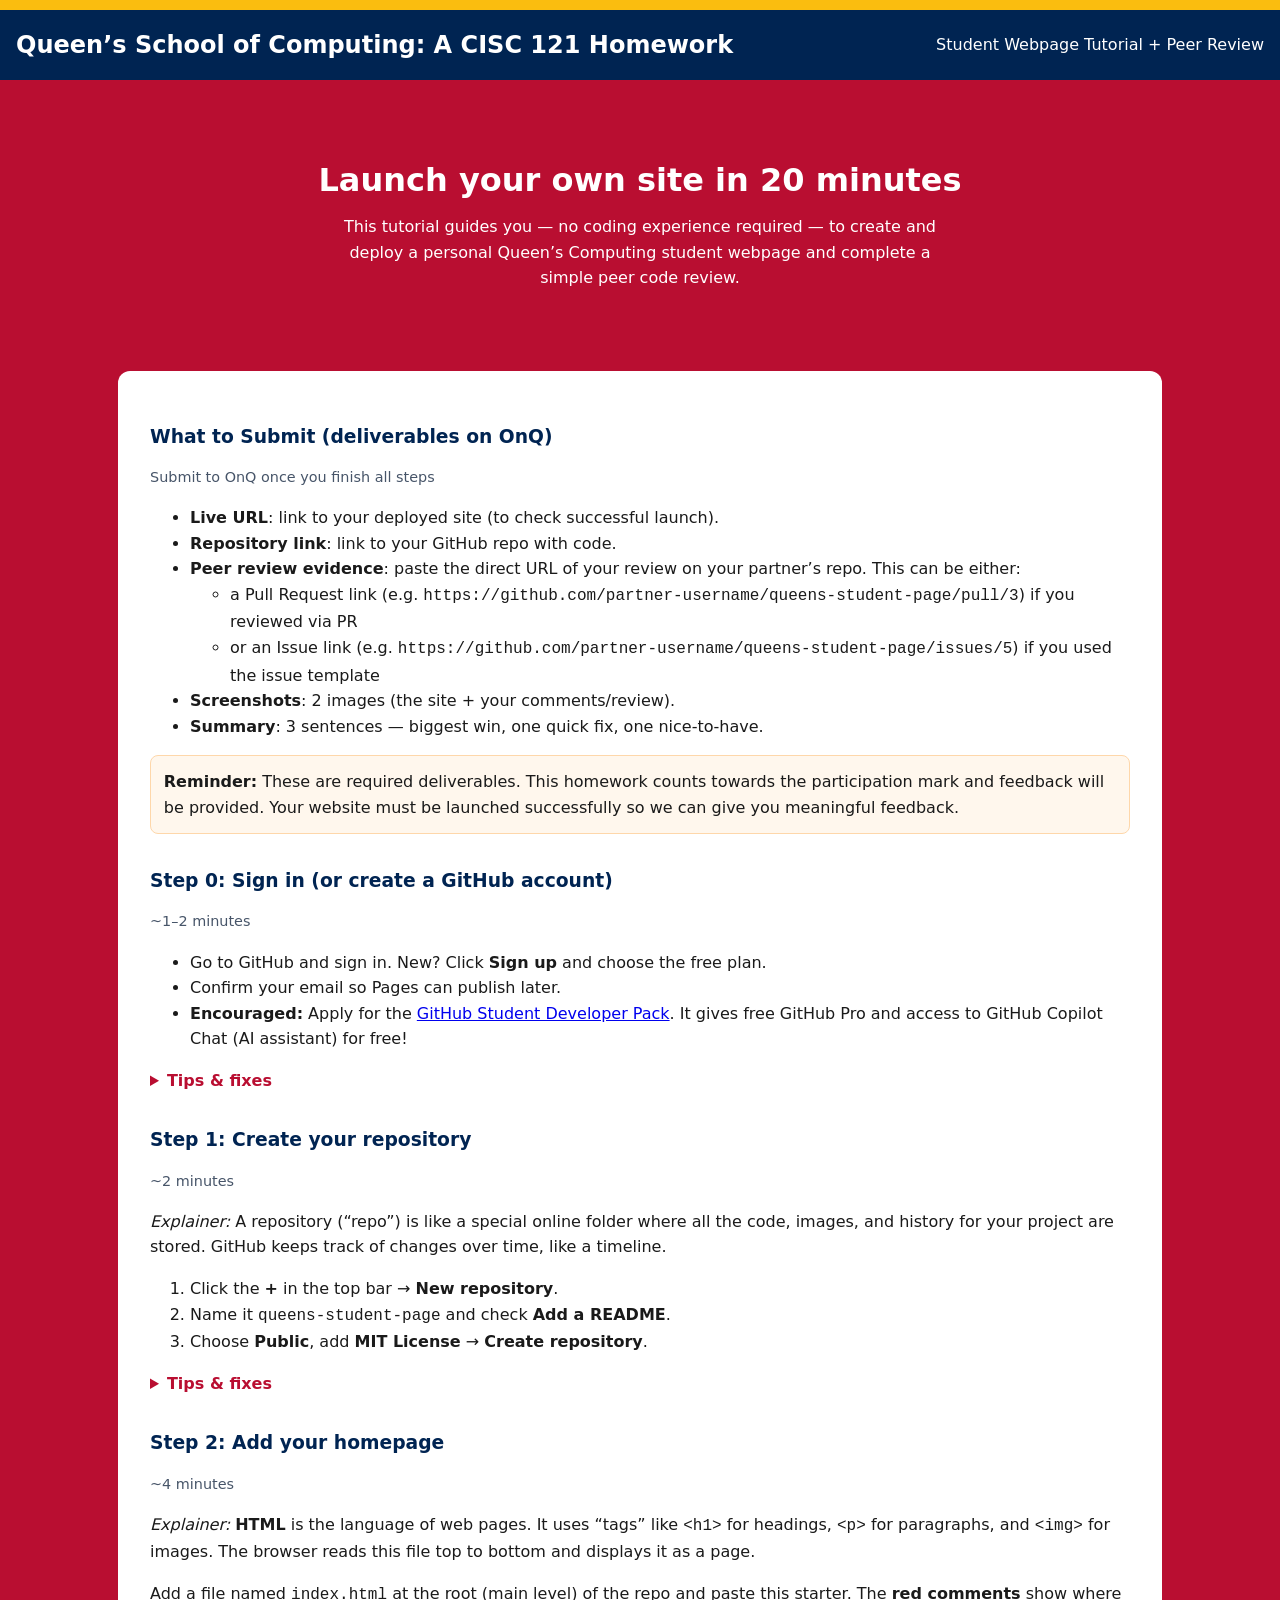
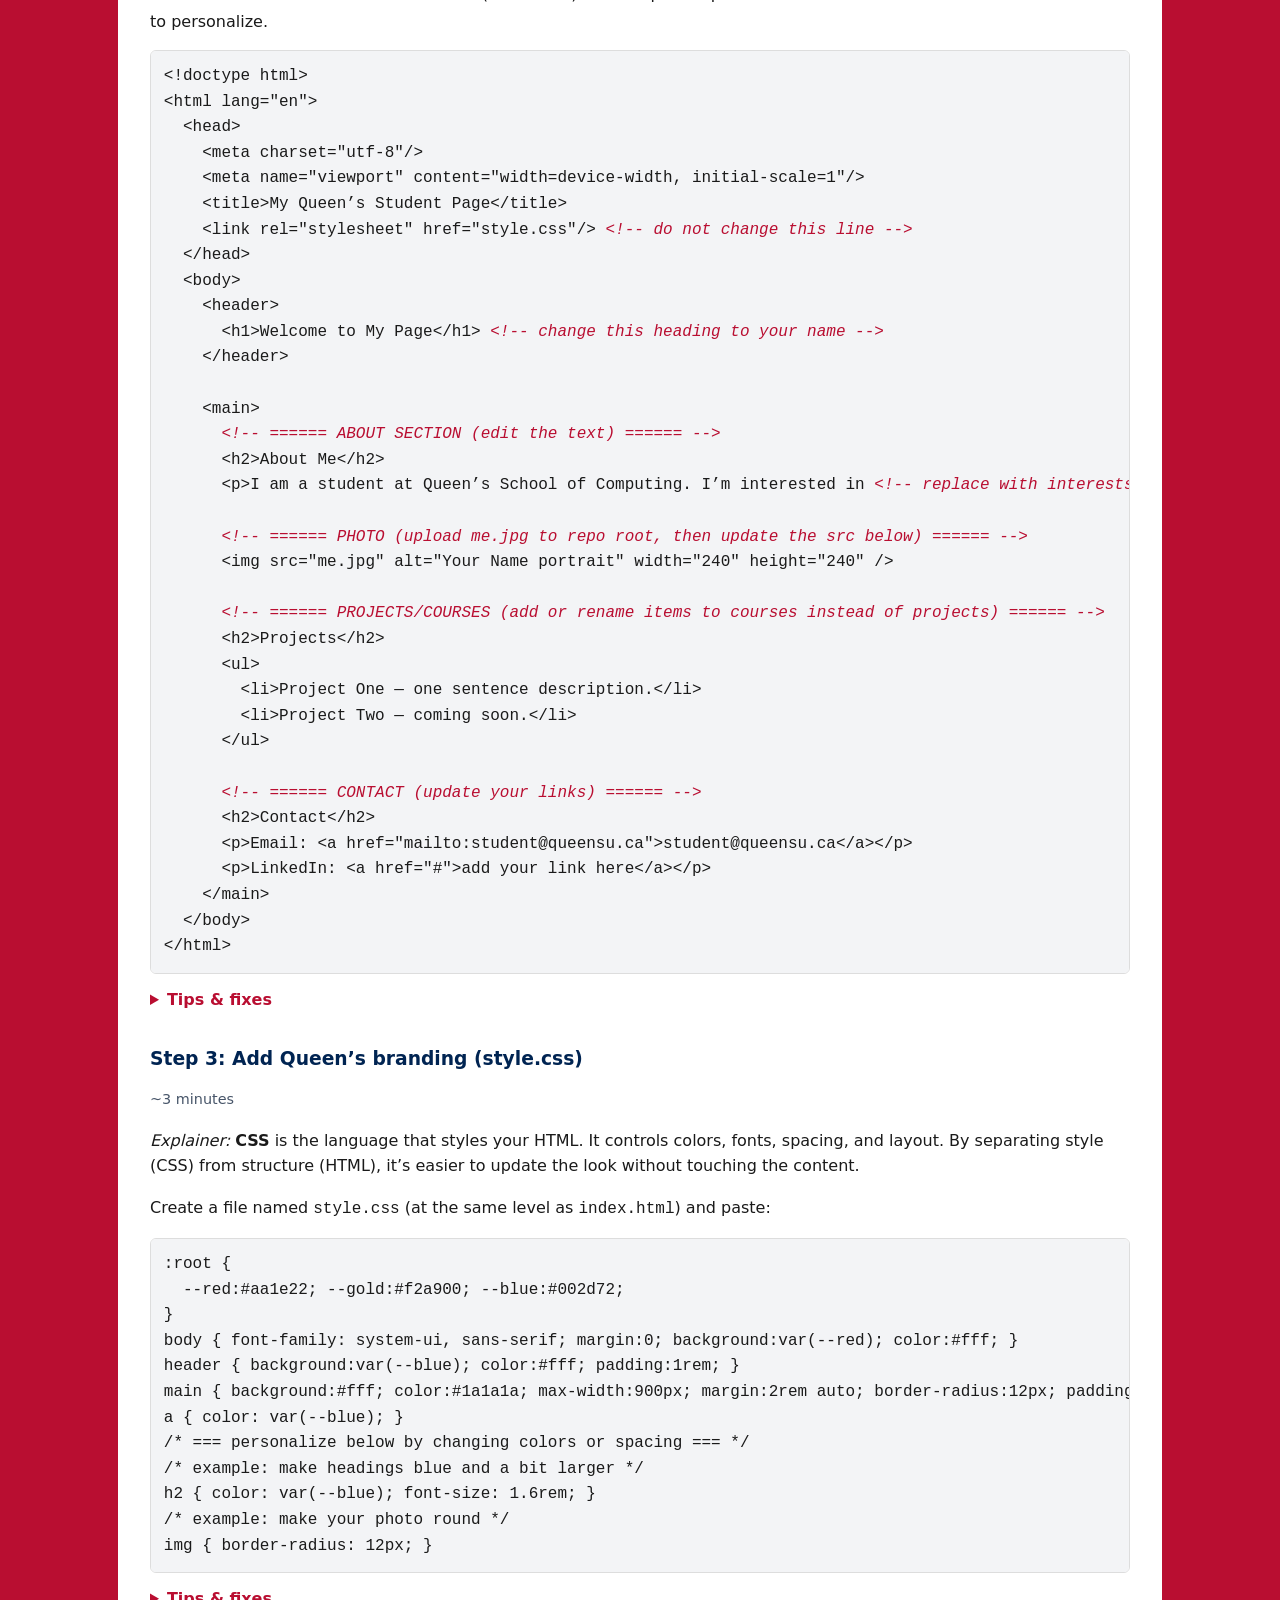
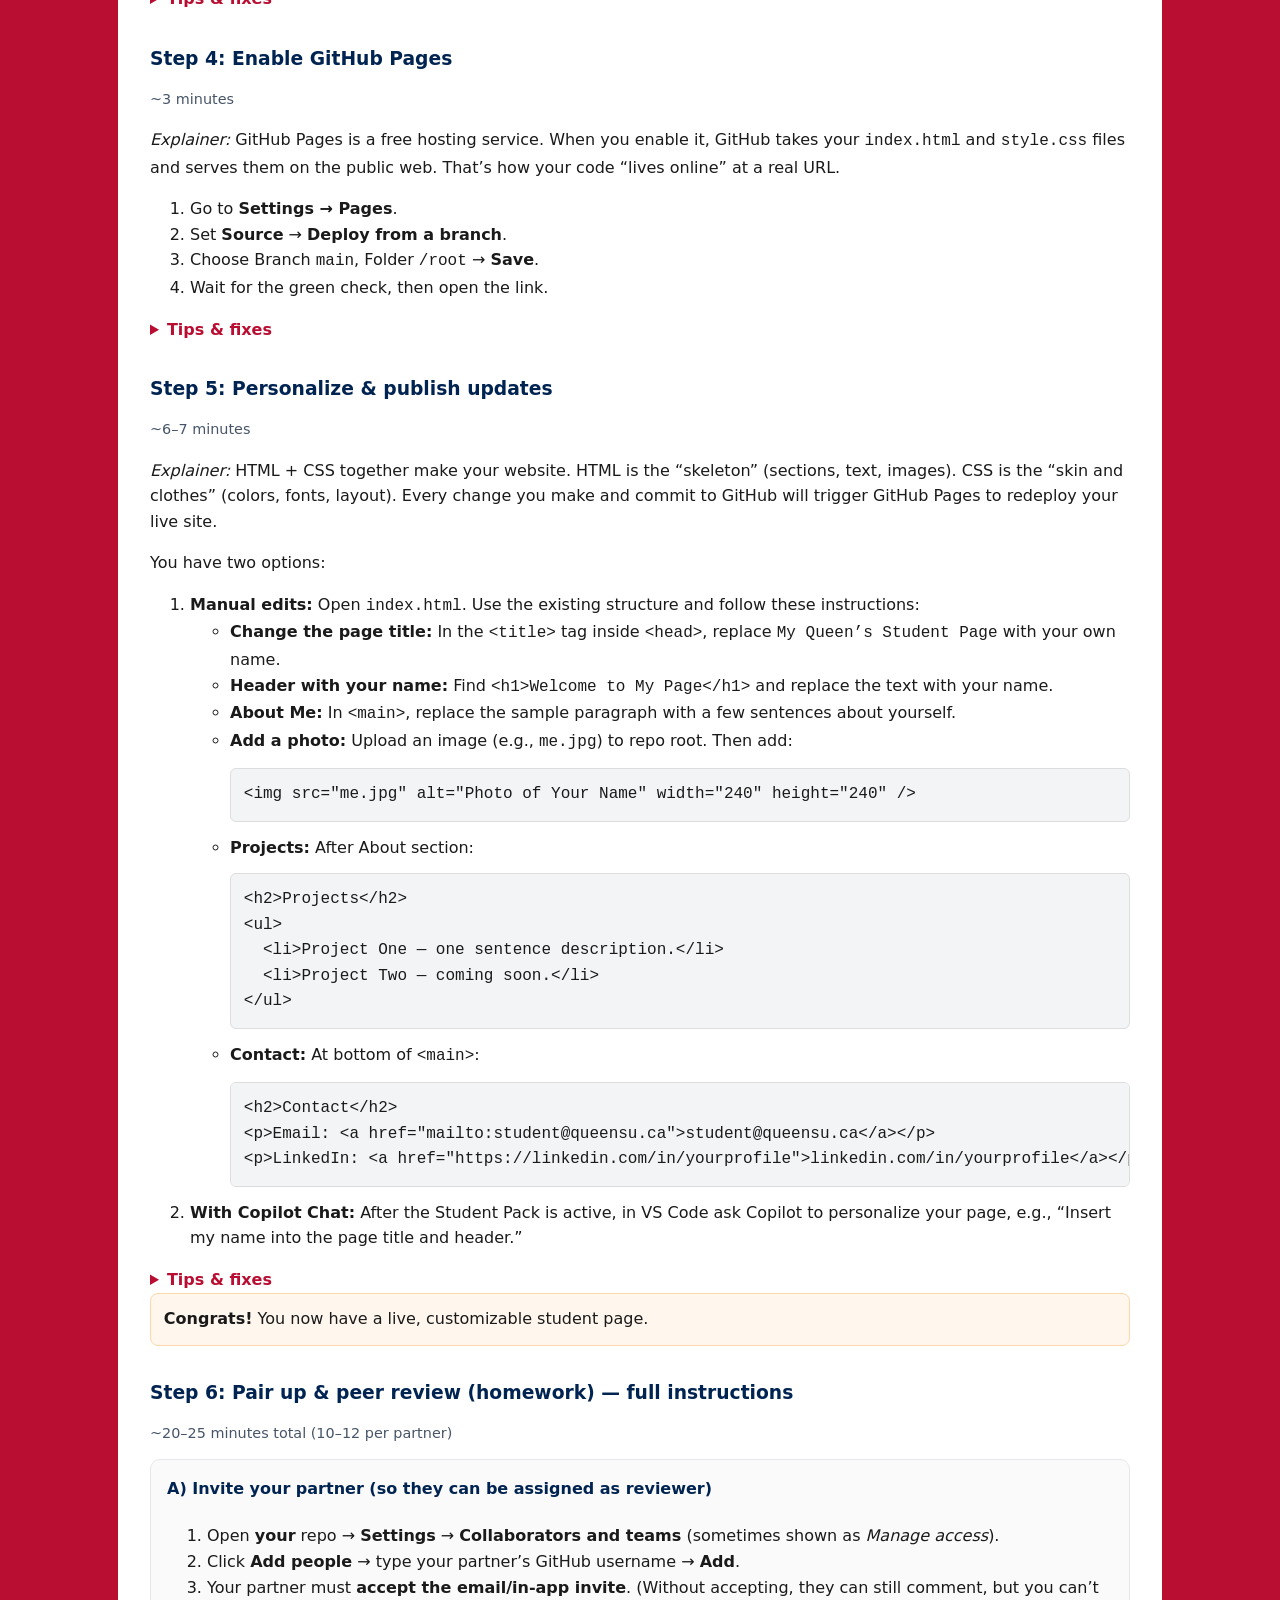
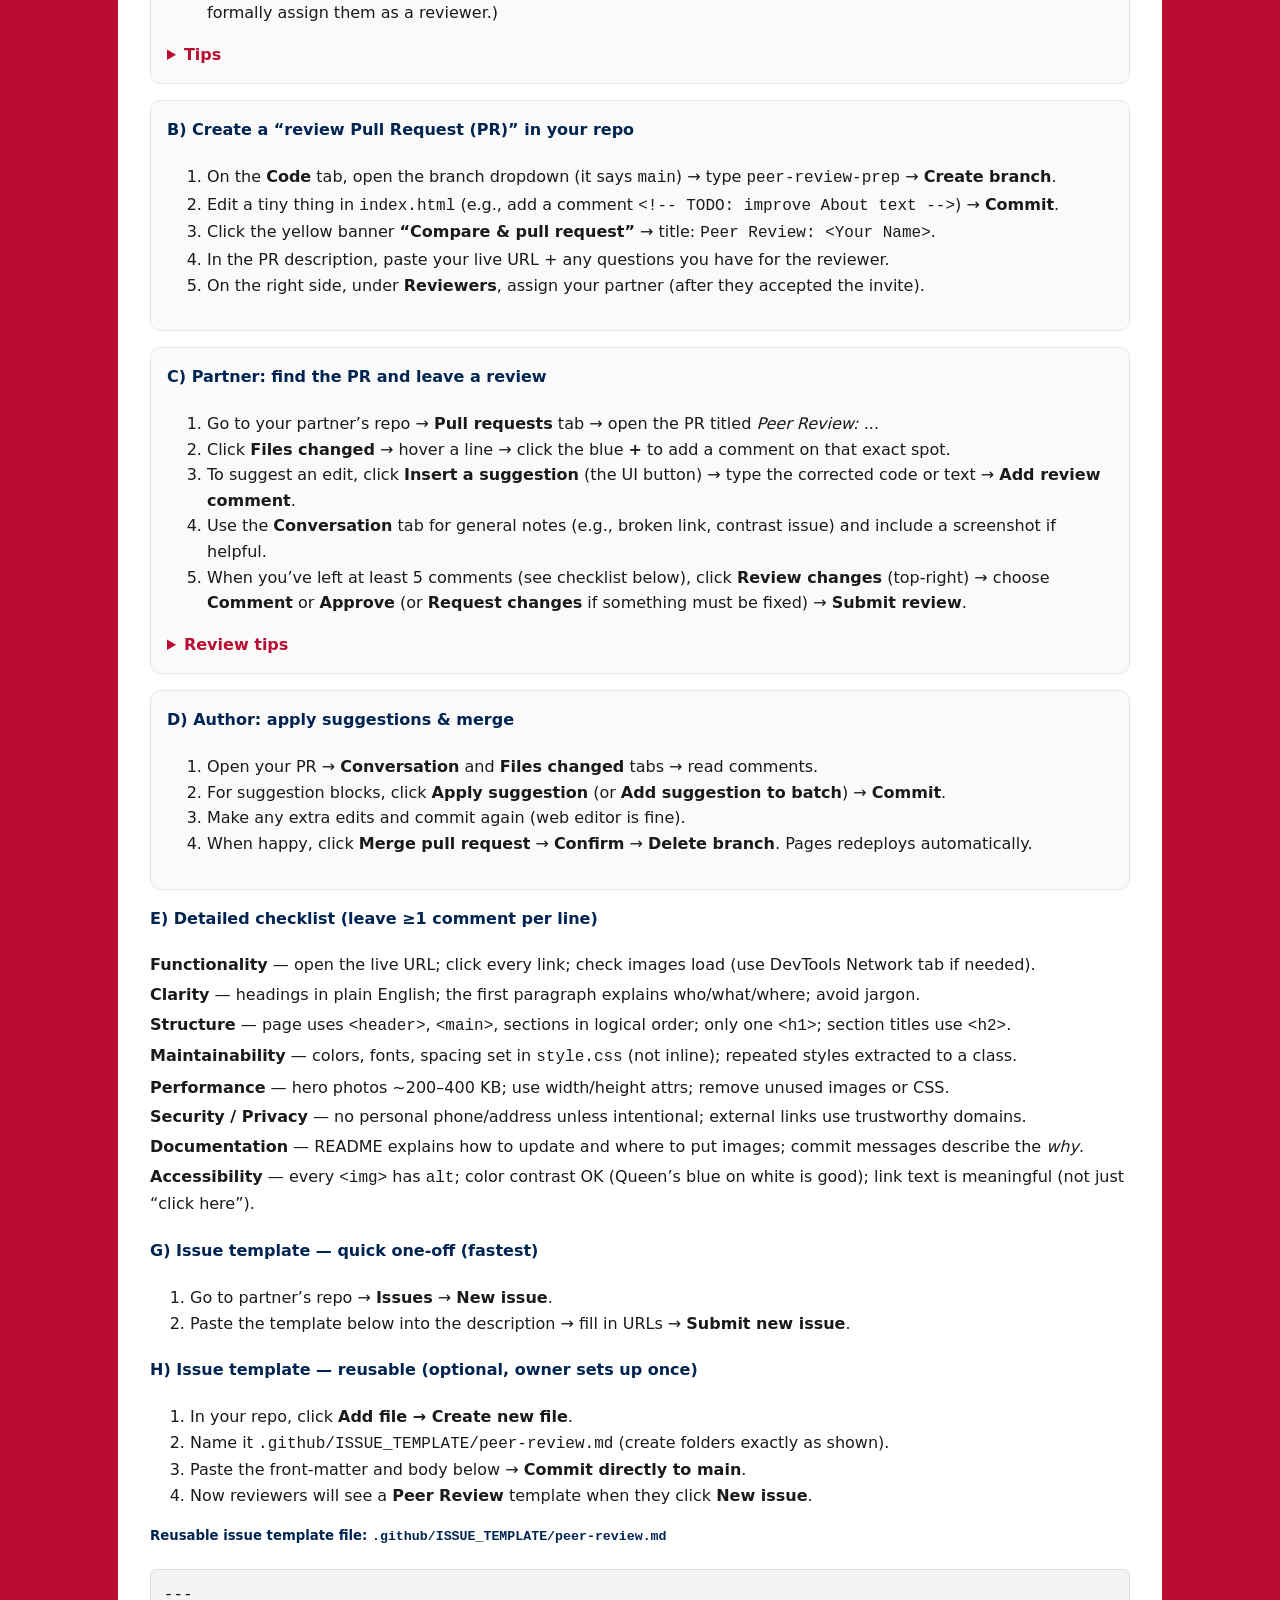
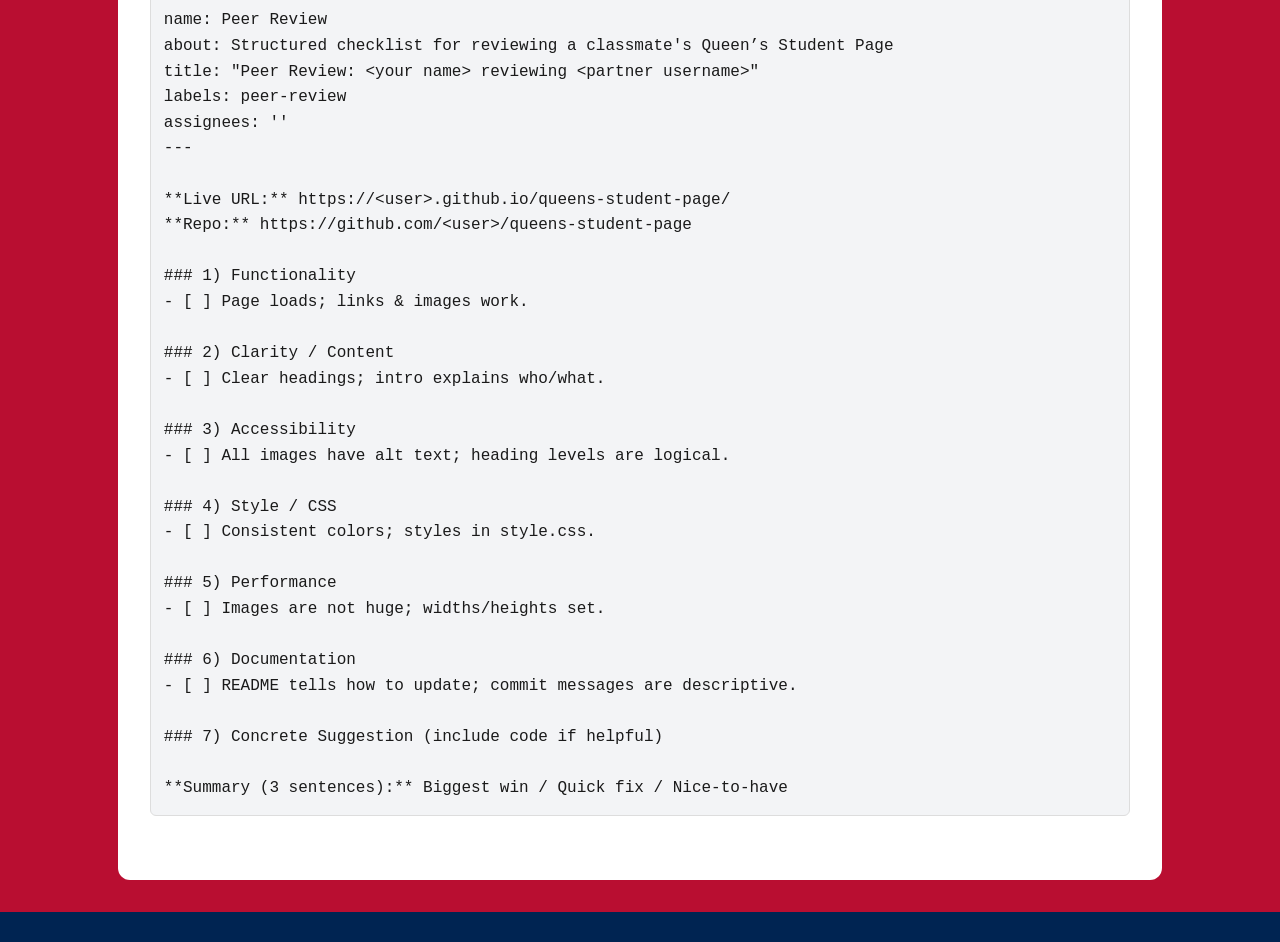
==== commit a7b27c5d: "Change color variables in index.html Updated color variables for Queen's School of Computing theme." ====
--- a/index.html
+++ b/index.html
@@ -7,9 +7,9 @@
     <meta name="description" content="A 20‑minute hands-on lab: launch your own Queen’s School of Computing student webpage using GitHub Pages, then complete a peer review." />
     <style>
       :root {
-        --queens-red: #aa1e22;
-        --queens-gold: #f2a900;
-        --queens-blue: #002d72;
+        --queens-red: #b90e31;
+        --queens-gold: #fabd0f;
+        --queens-blue: #002452;
         --text-light: #ffffff;
         --text-dark: #1a1a1a;
       }
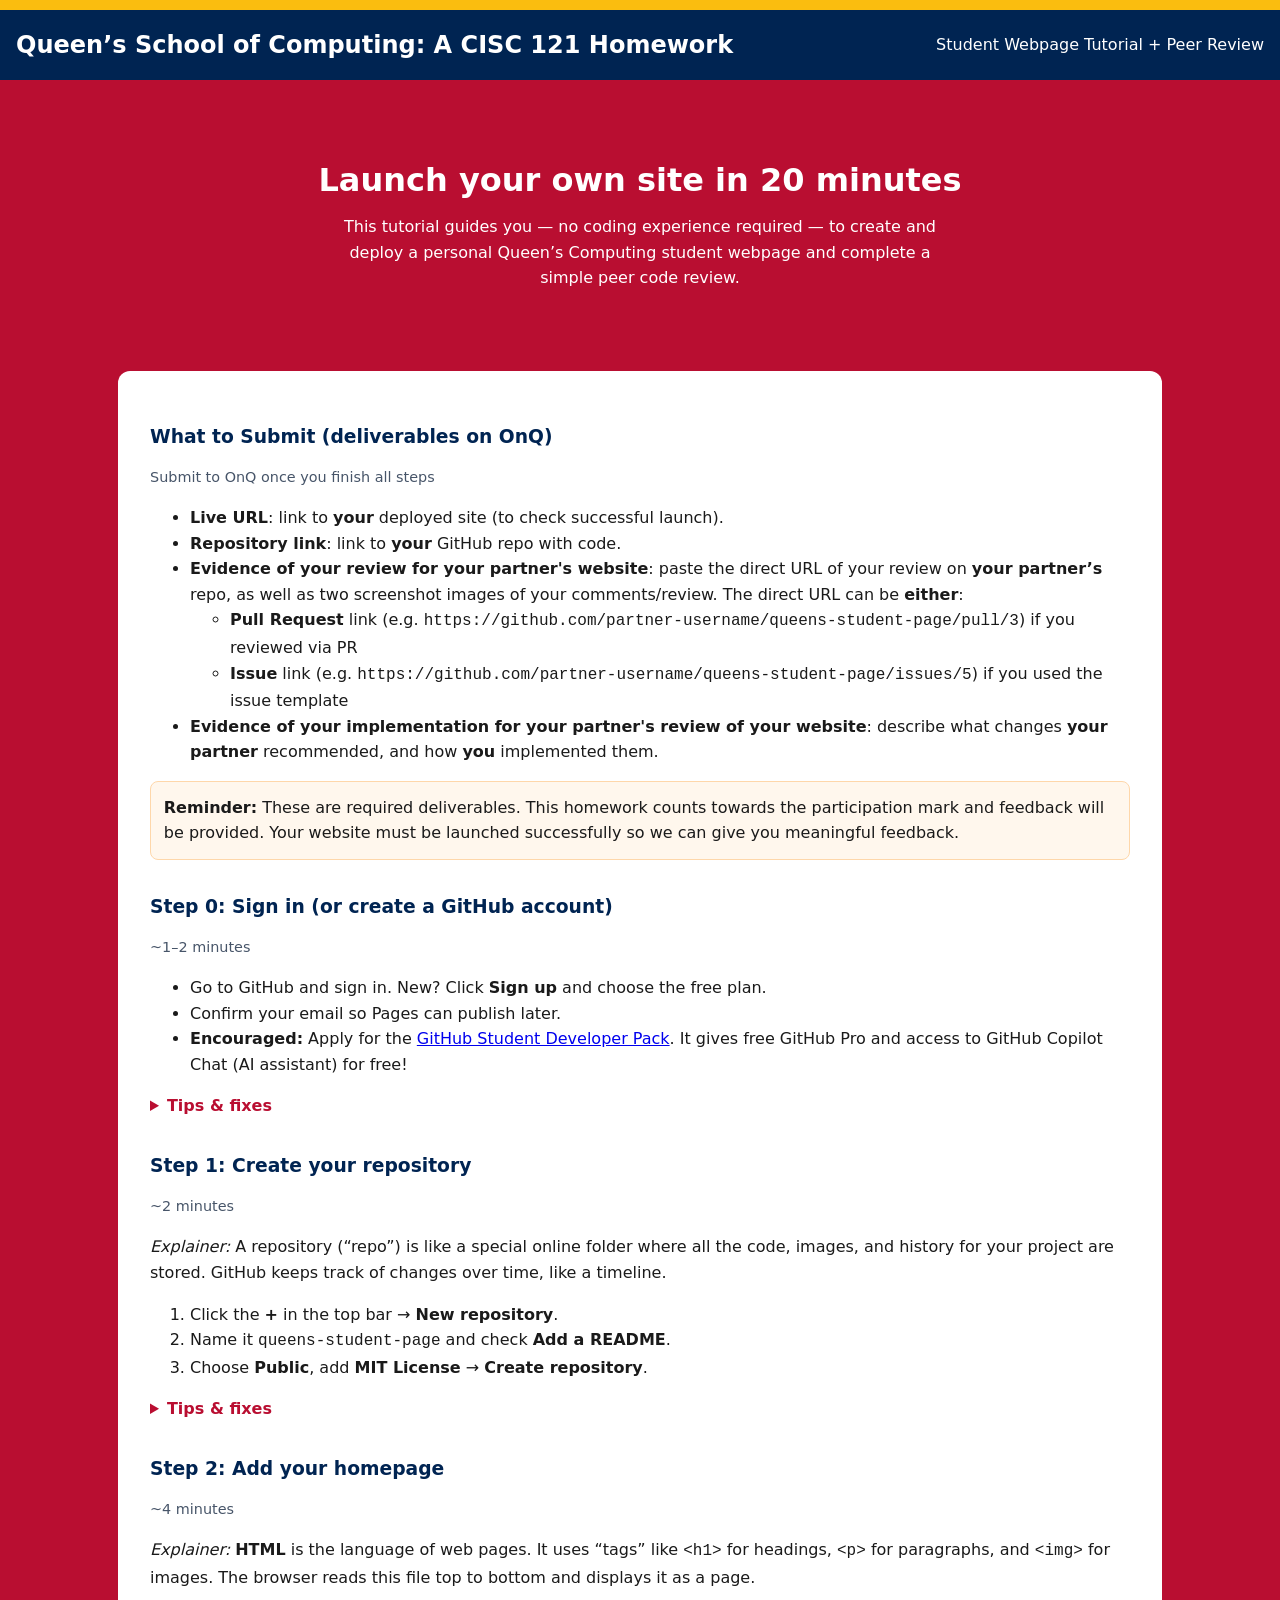
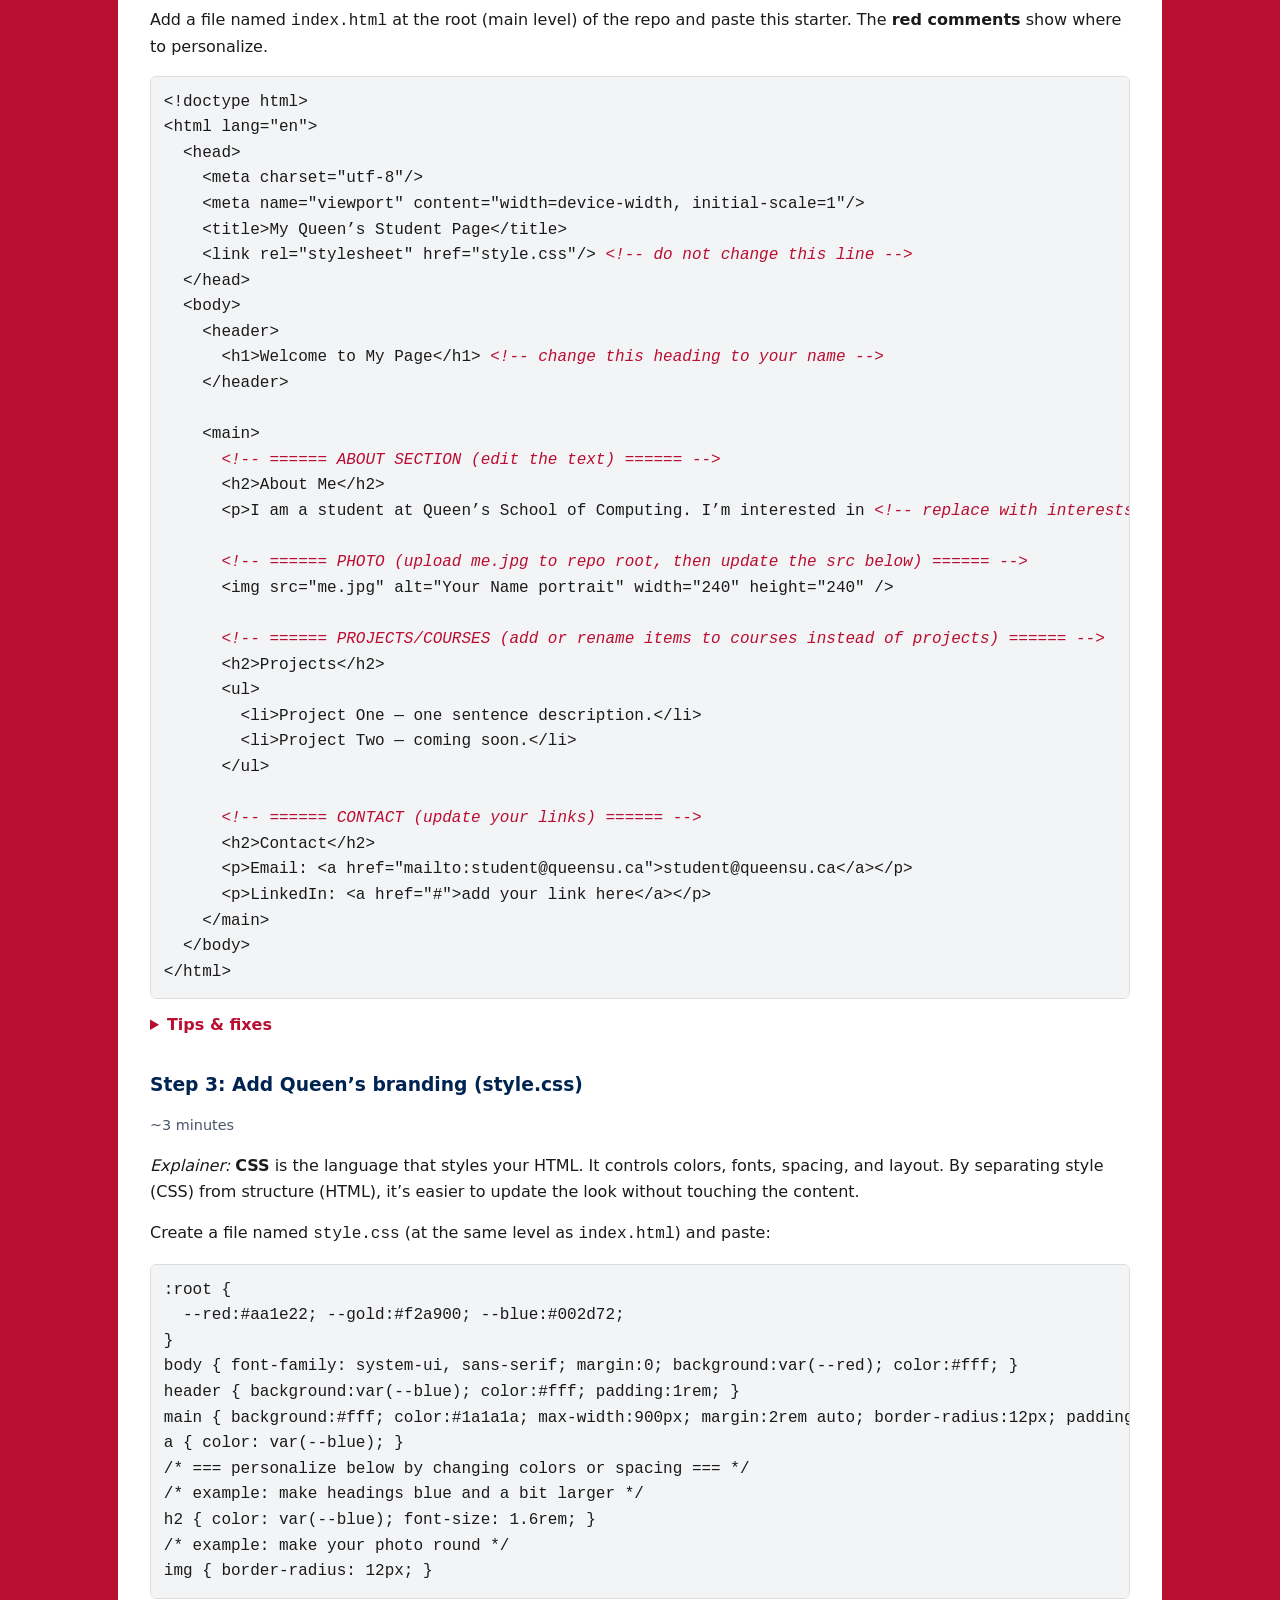
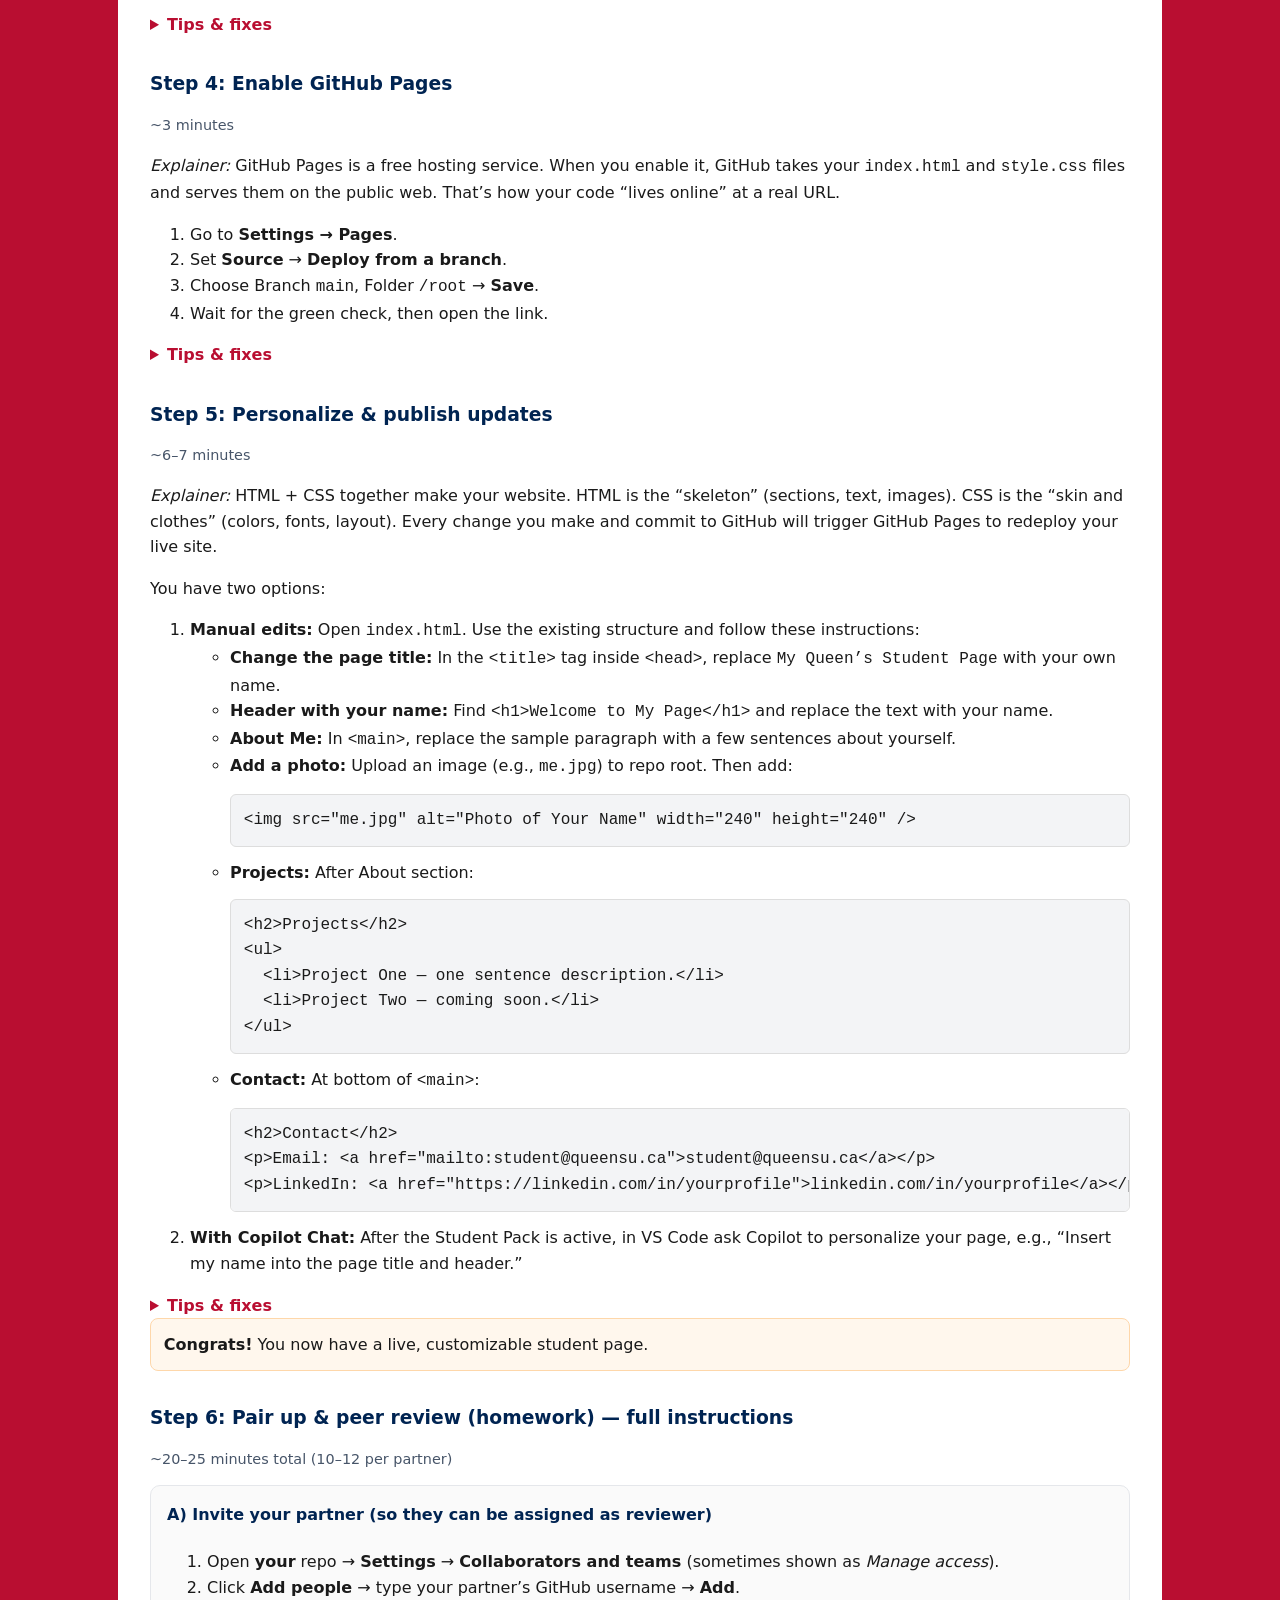
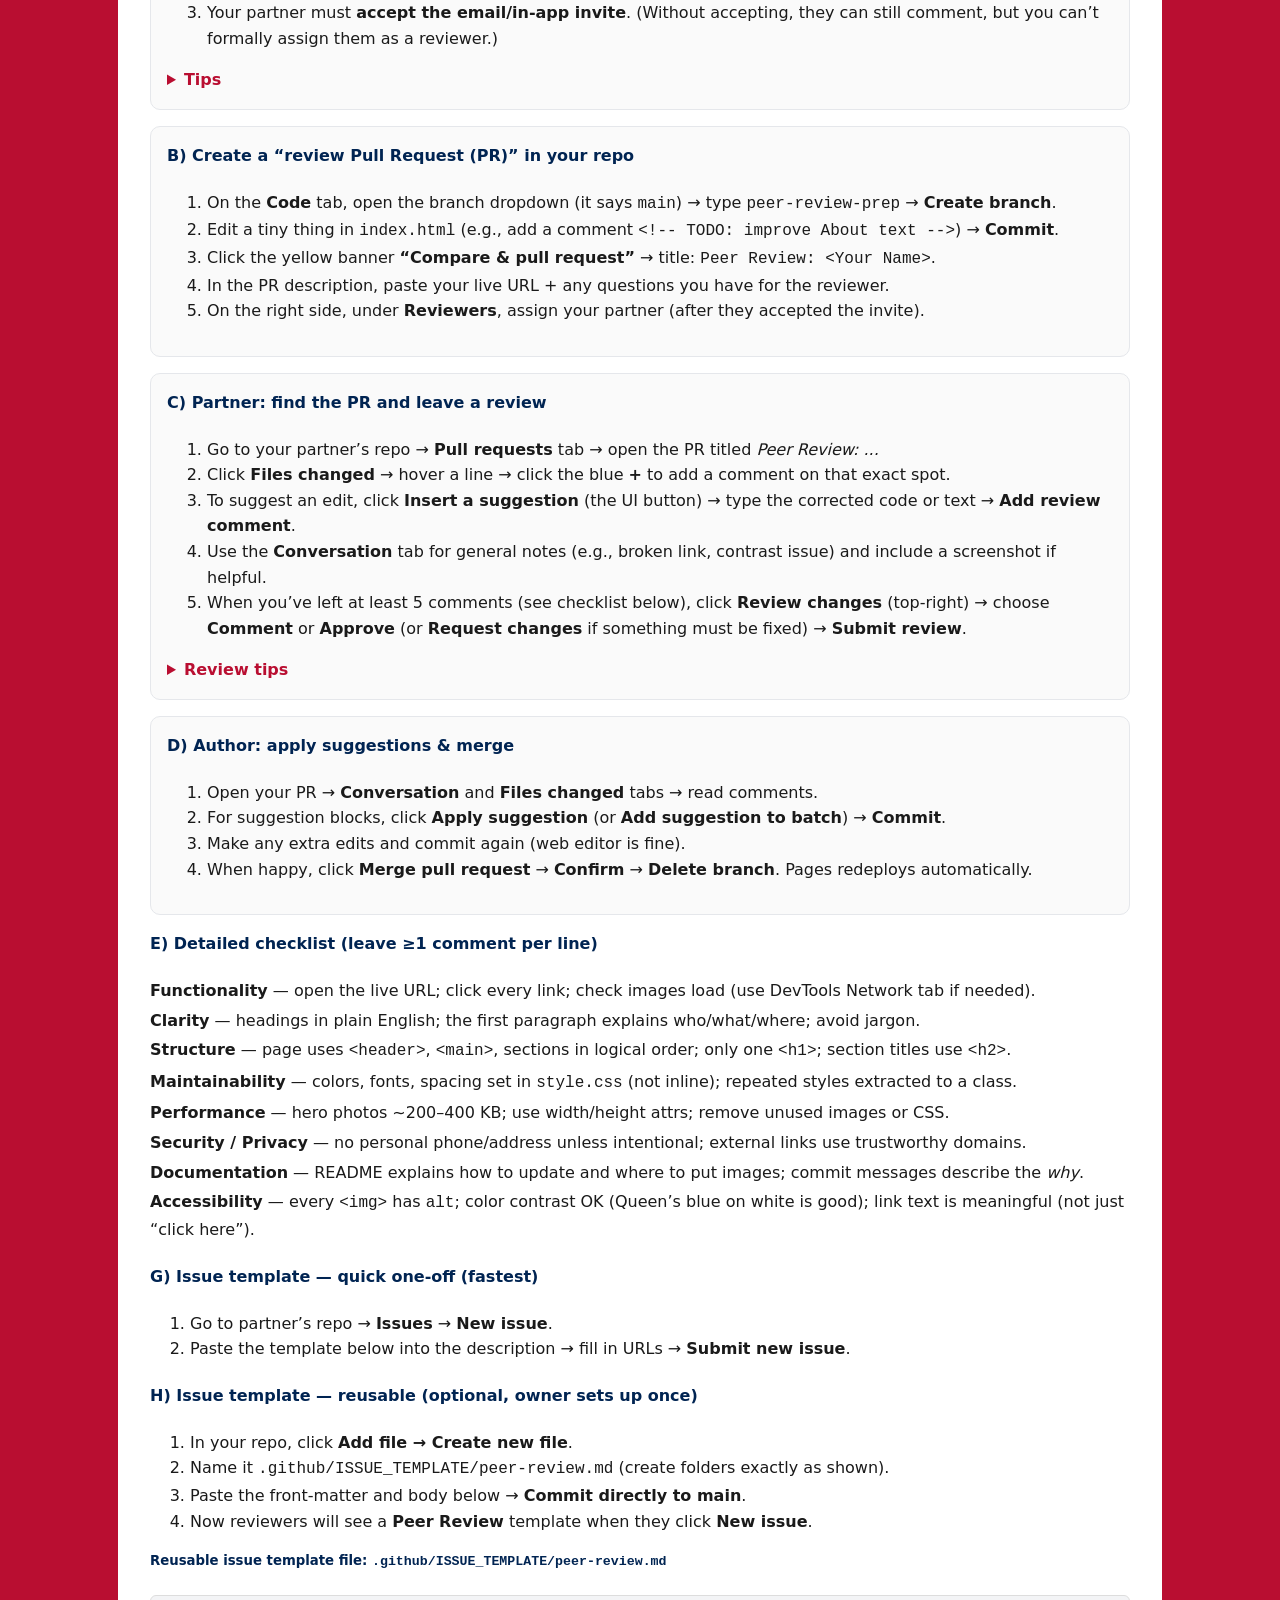
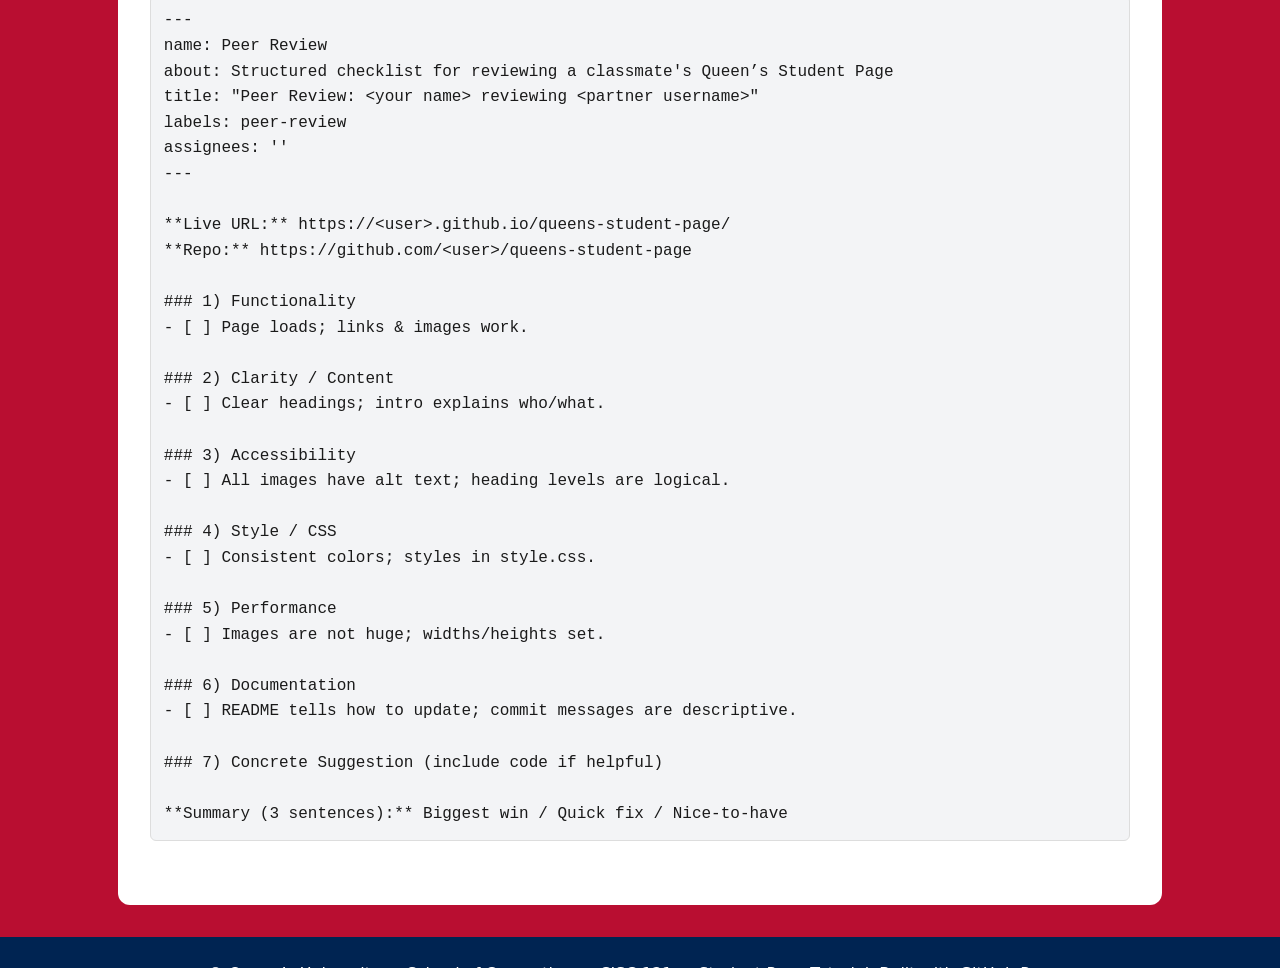
==== commit 1369c433: "Update submission requirements in index.html" ====
--- a/index.html
+++ b/index.html
@@ -58,11 +58,10 @@
         <h3>What to Submit (deliverables on OnQ)</h3>
         <p class="time">Submit to OnQ once you finish all steps</p>
         <ul>
-          <li><b>Live URL</b>: link to your deployed site (to check successful launch).</li>
-          <li><b>Repository link</b>: link to your GitHub repo with code.</li>
-          <li><b>Peer review evidence</b>: paste the direct URL of your review on your partner’s repo. This can be either:<ul><li>a Pull Request link (e.g. <code>https://github.com/partner-username/queens-student-page/pull/3</code>) if you reviewed via PR</li><li>or an Issue link (e.g. <code>https://github.com/partner-username/queens-student-page/issues/5</code>) if you used the issue template</li></ul></li>
-          <li><b>Screenshots</b>: 2 images (the site + your comments/review).</li>
-          <li><b>Summary</b>: 3 sentences — biggest win, one quick fix, one nice‑to‑have.</li>
+          <li><b>Live URL</b>: link to <b>your</b> deployed site (to check successful launch).</li>
+          <li><b>Repository link</b>: link to <b>your</b> GitHub repo with code.</li>
+          <li><b>Evidence of your review for your partner's website</b>: paste the direct URL of your review on <b>your partner’s</b> repo, as well as two screenshot images of your comments/review. The direct URL can be <b>either</b>:  <ul><li> <b>Pull Request</b> link (e.g. <code>https://github.com/partner-username/queens-student-page/pull/3</code>) if you reviewed via PR</li><li> <b>Issue</b> link (e.g. <code>https://github.com/partner-username/queens-student-page/issues/5</code>) if you used the issue template</li></ul></li>
+          <li><b>Evidence of your implementation for your partner's review of your website</b>: describe what changes <b>your partner</b> recommended, and how <b>you</b> implemented them. </li>
         </ul>
         <div class="callout"><b>Reminder:</b> These are required deliverables. This homework counts towards the participation mark and feedback will be provided. Your website must be launched successfully so we can give you meaningful feedback.</div>
       </section>
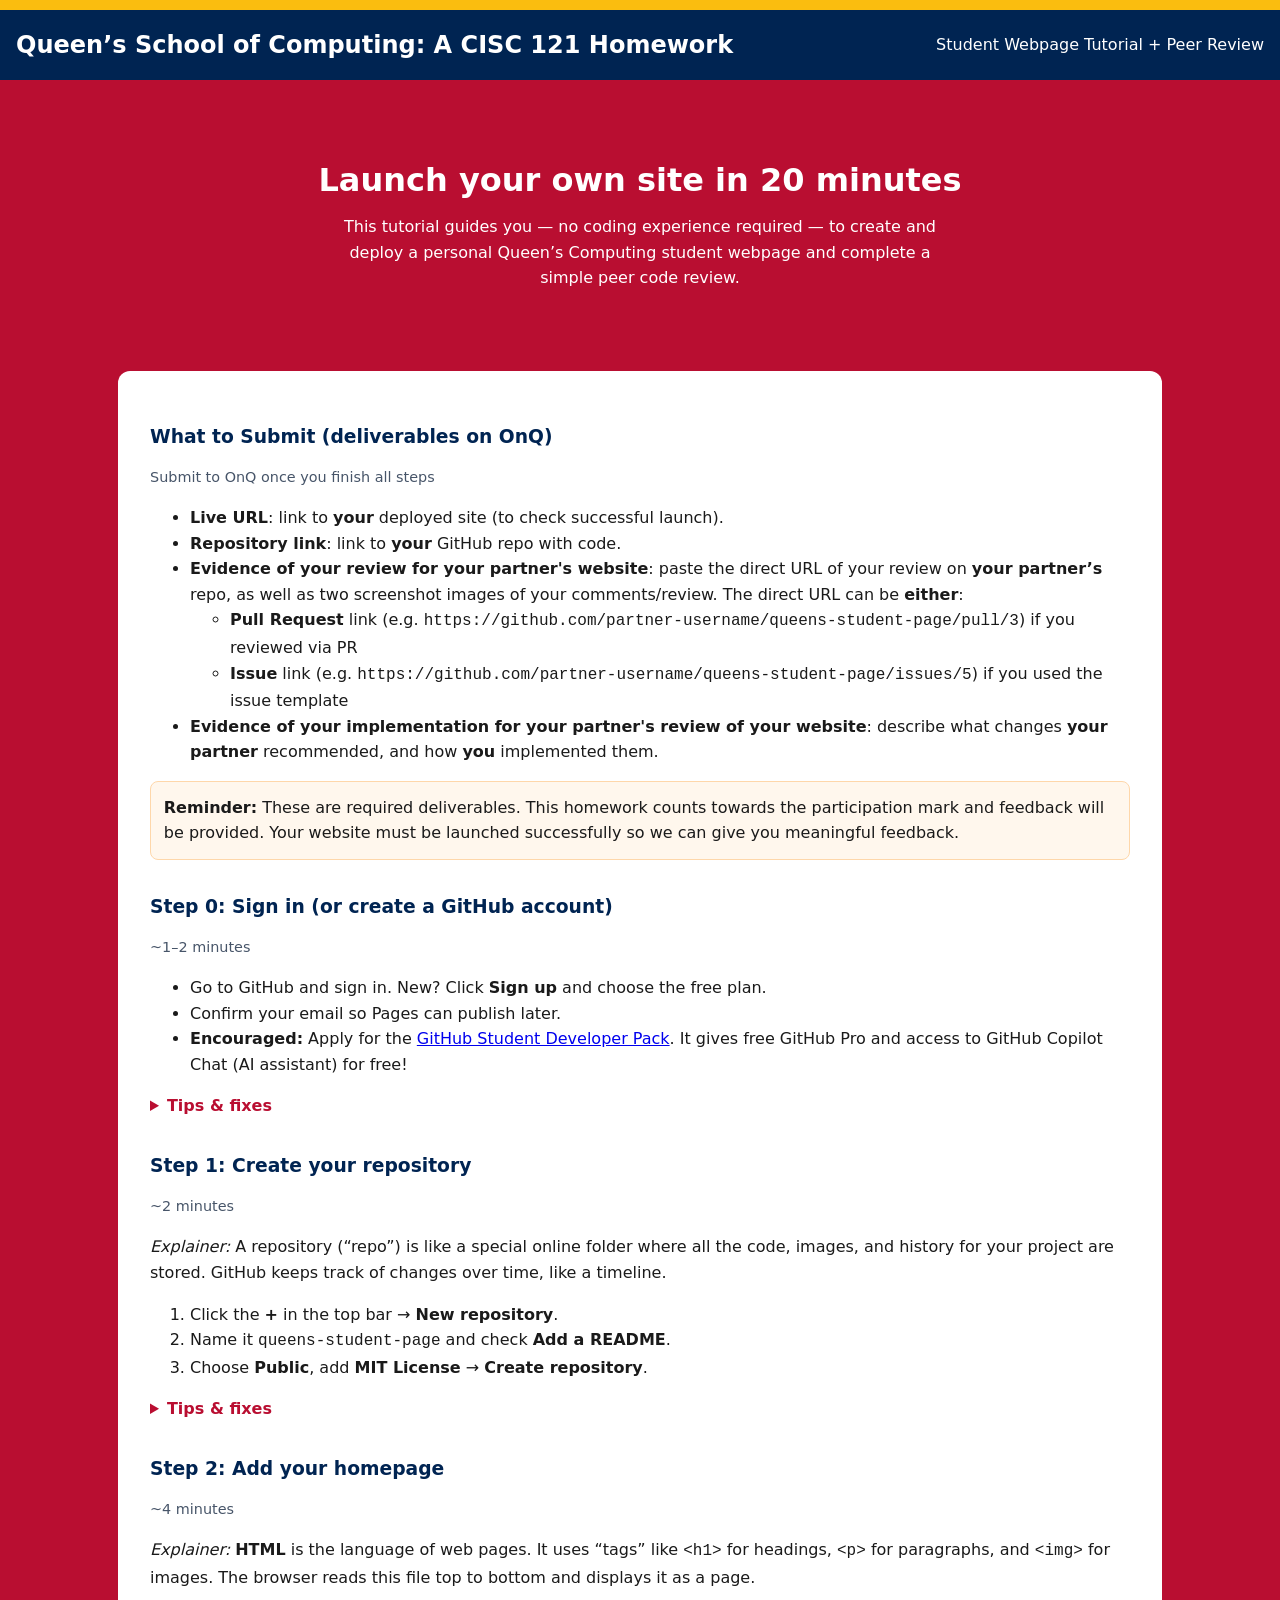
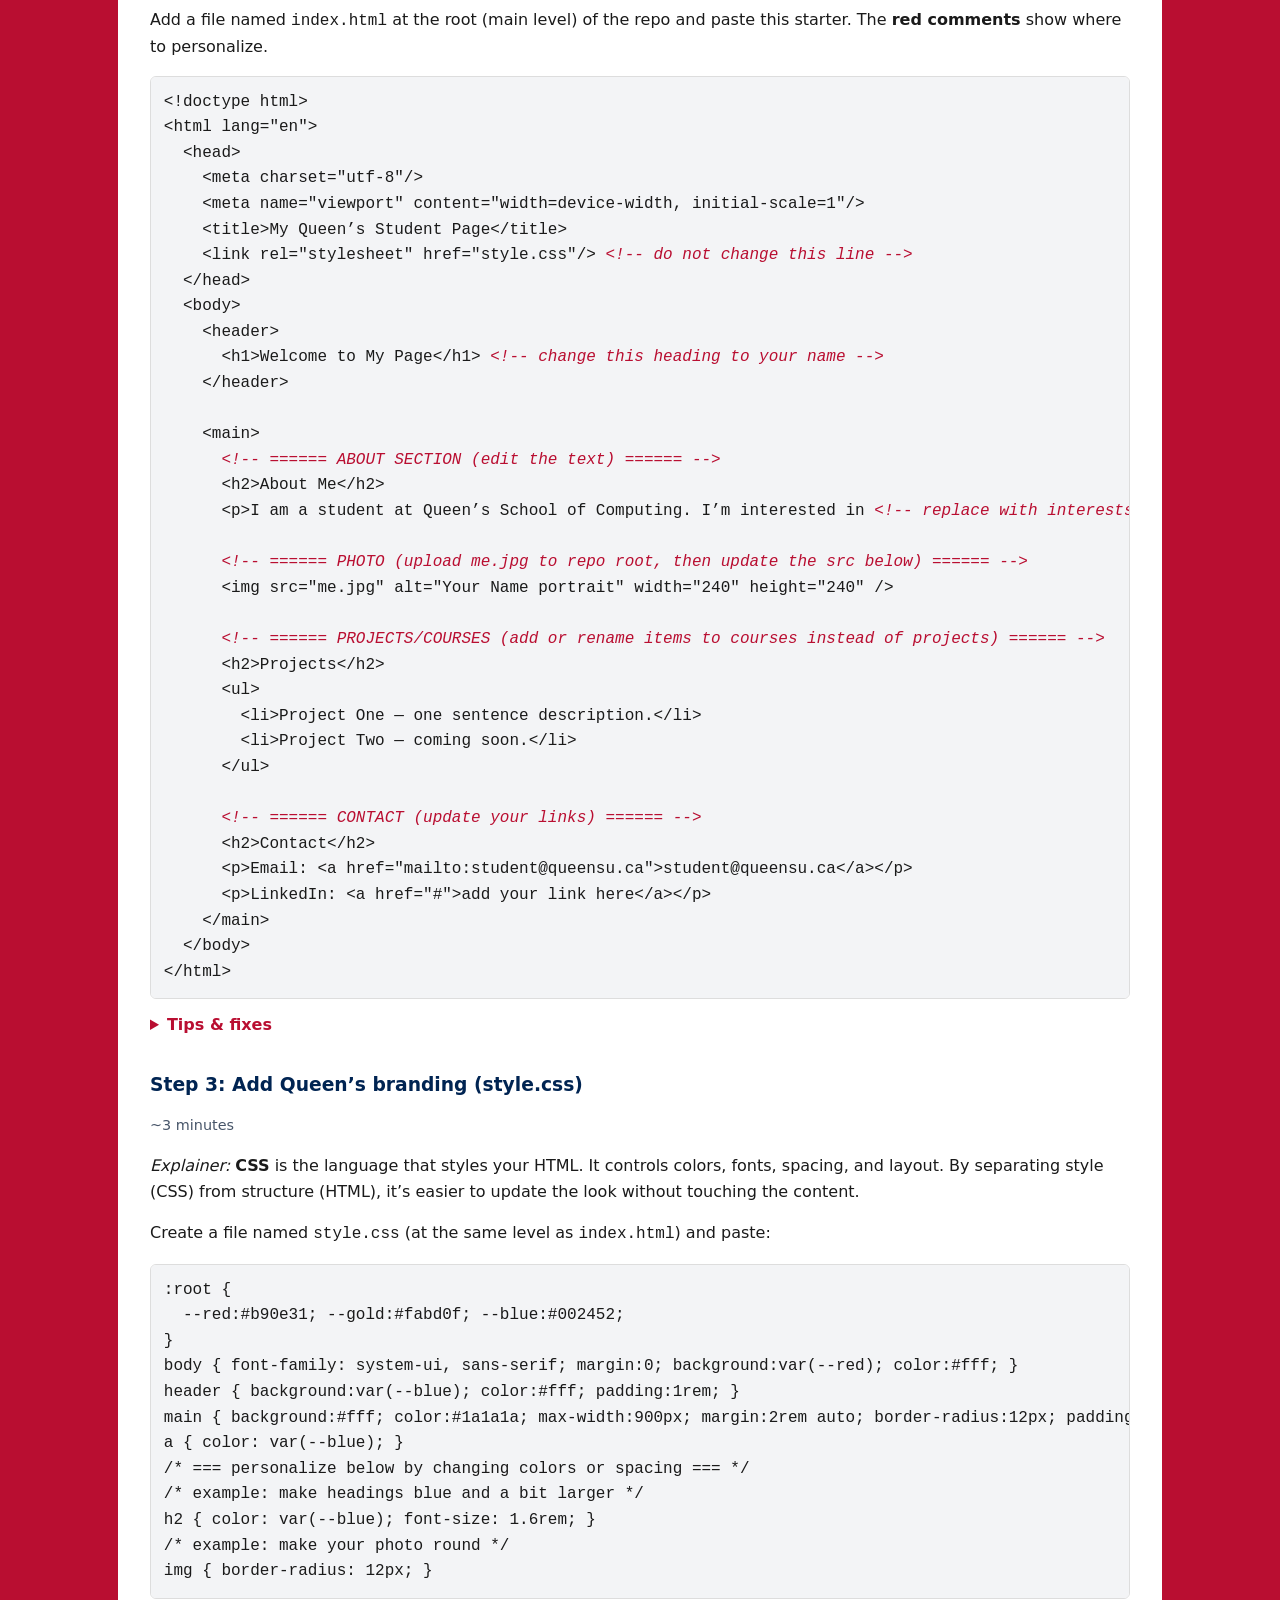
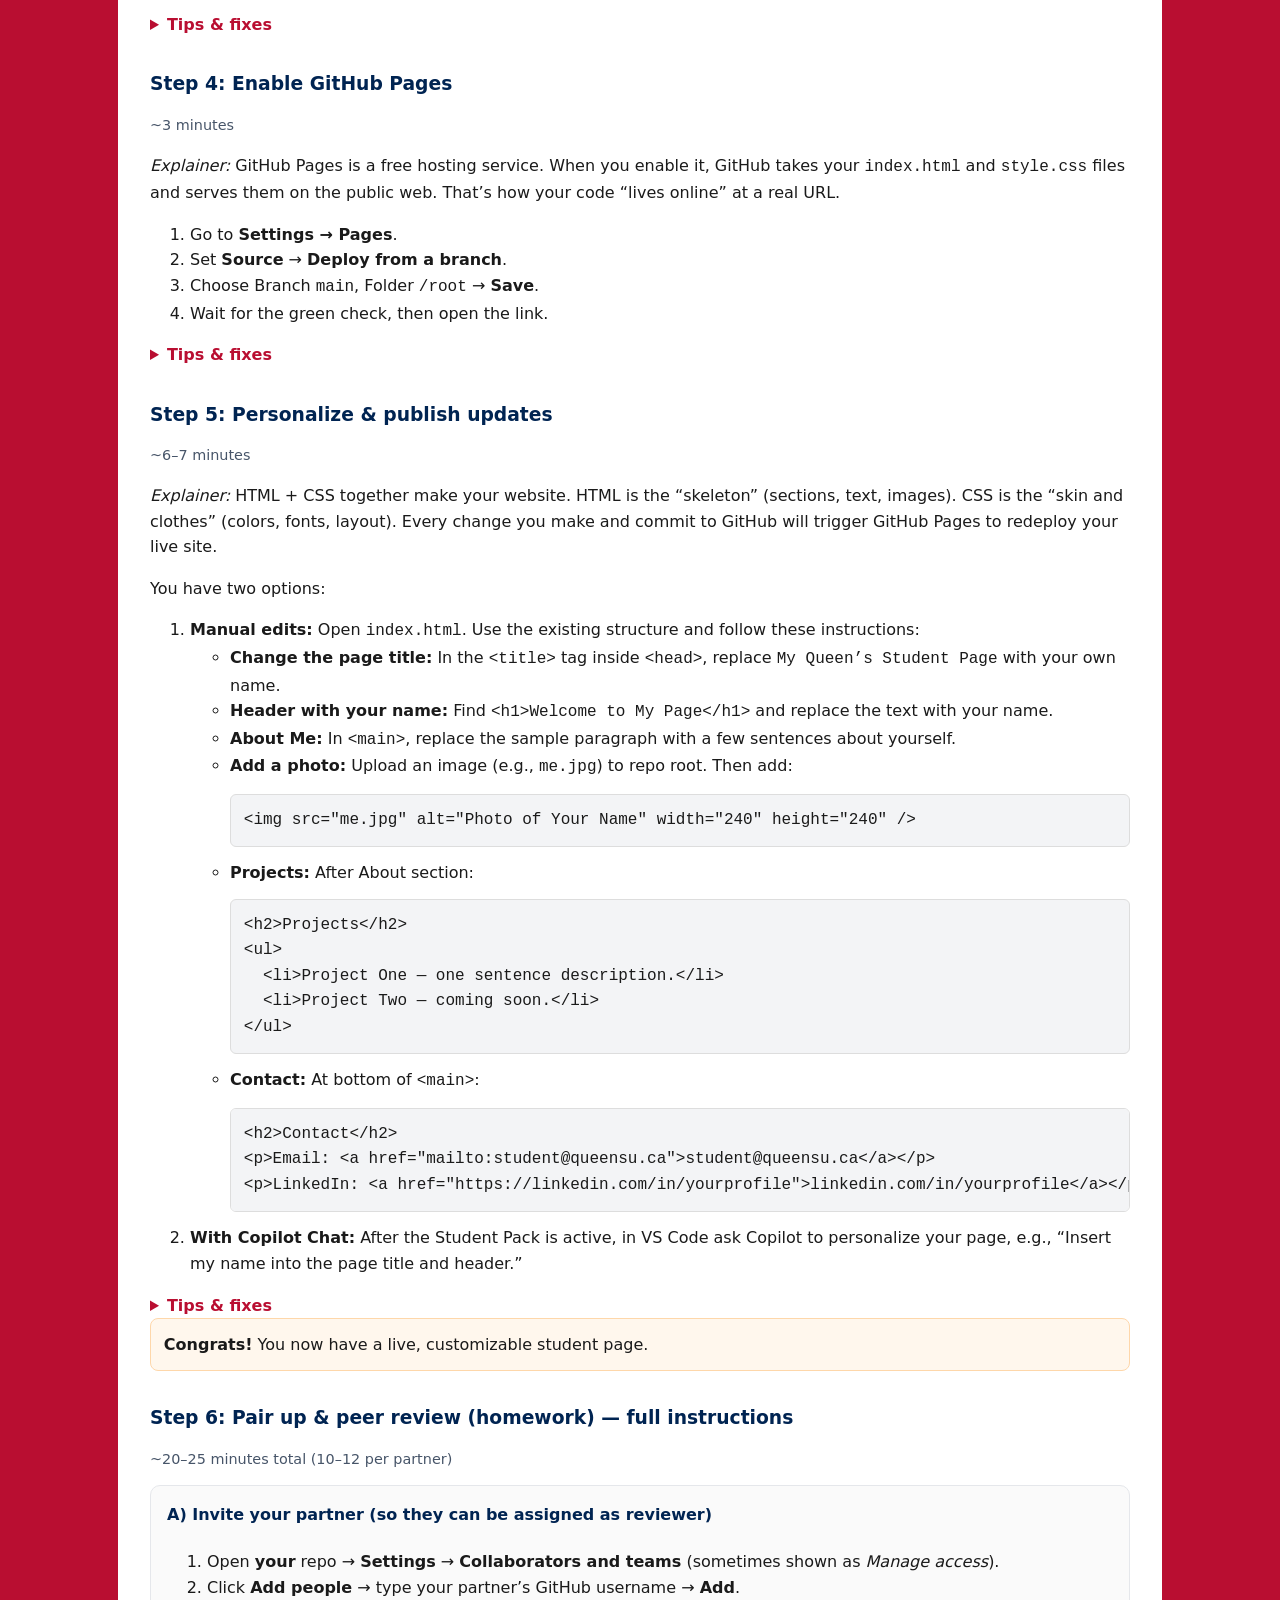
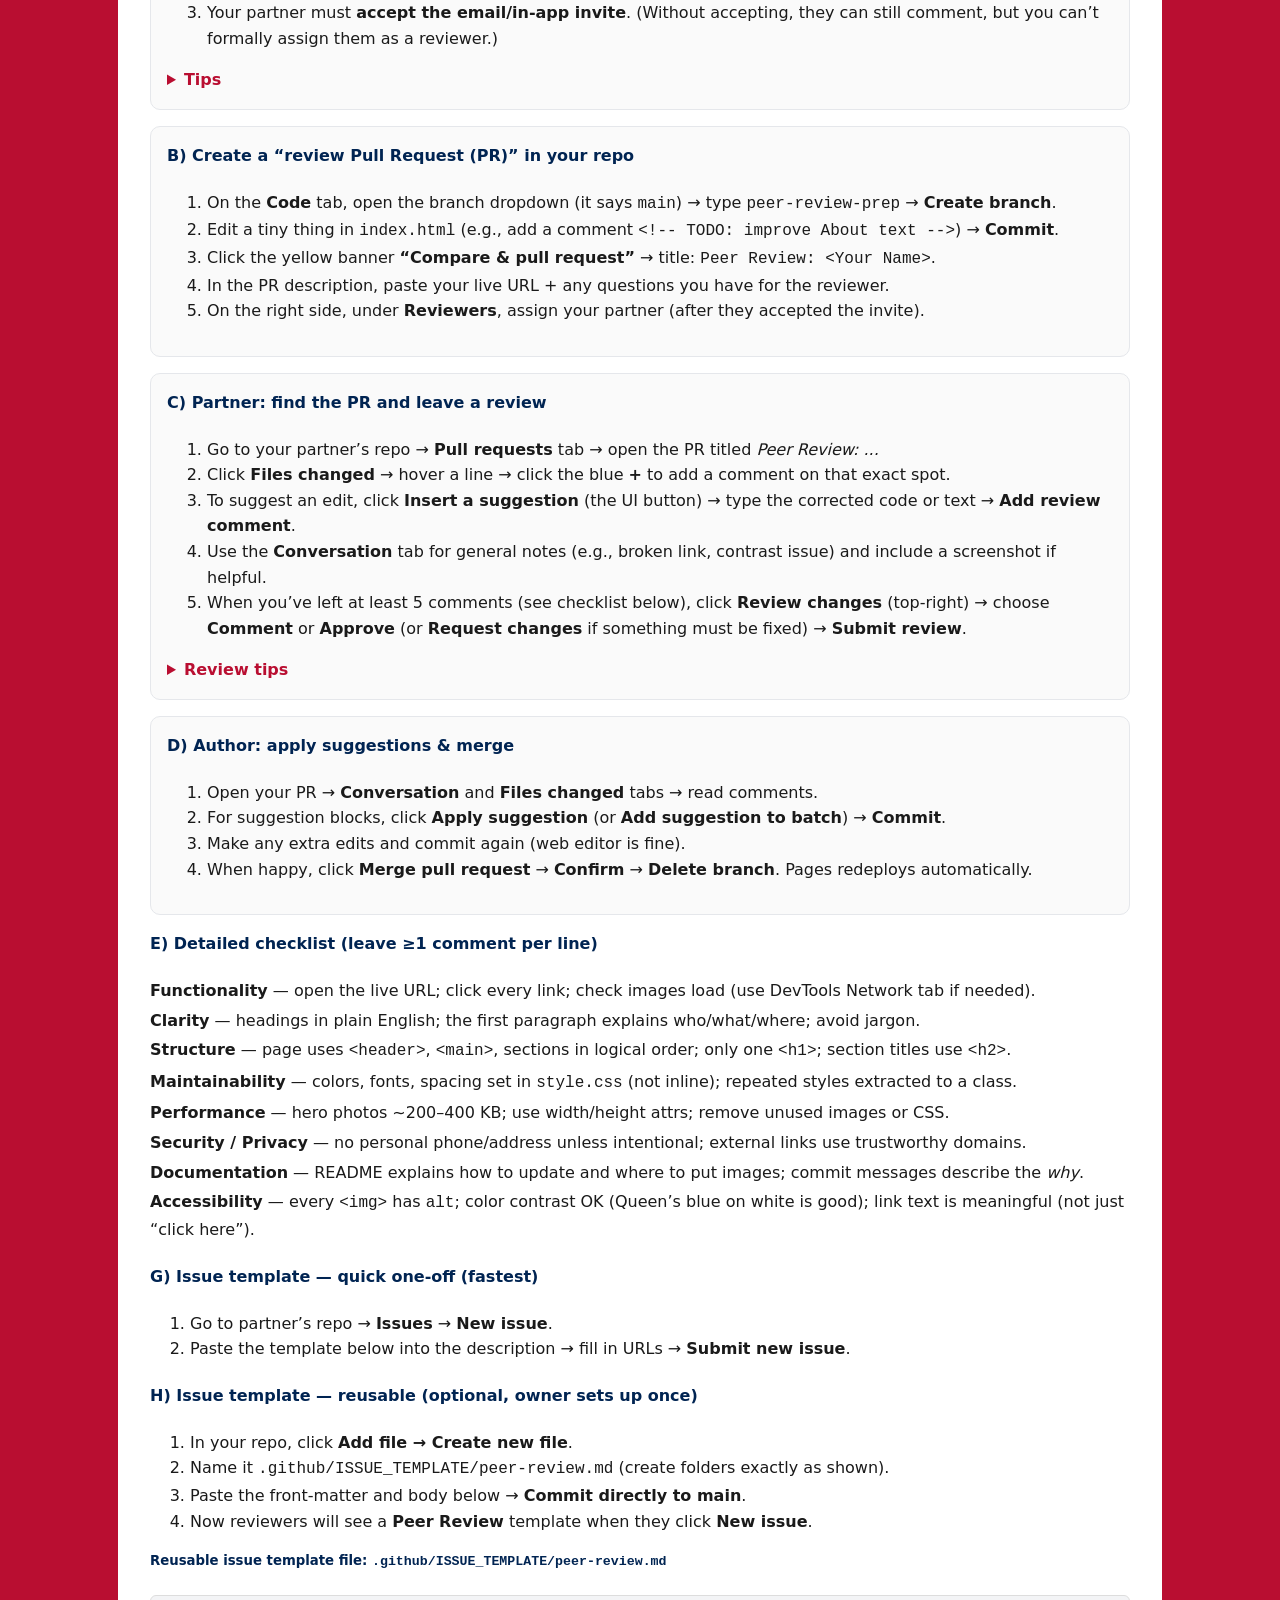
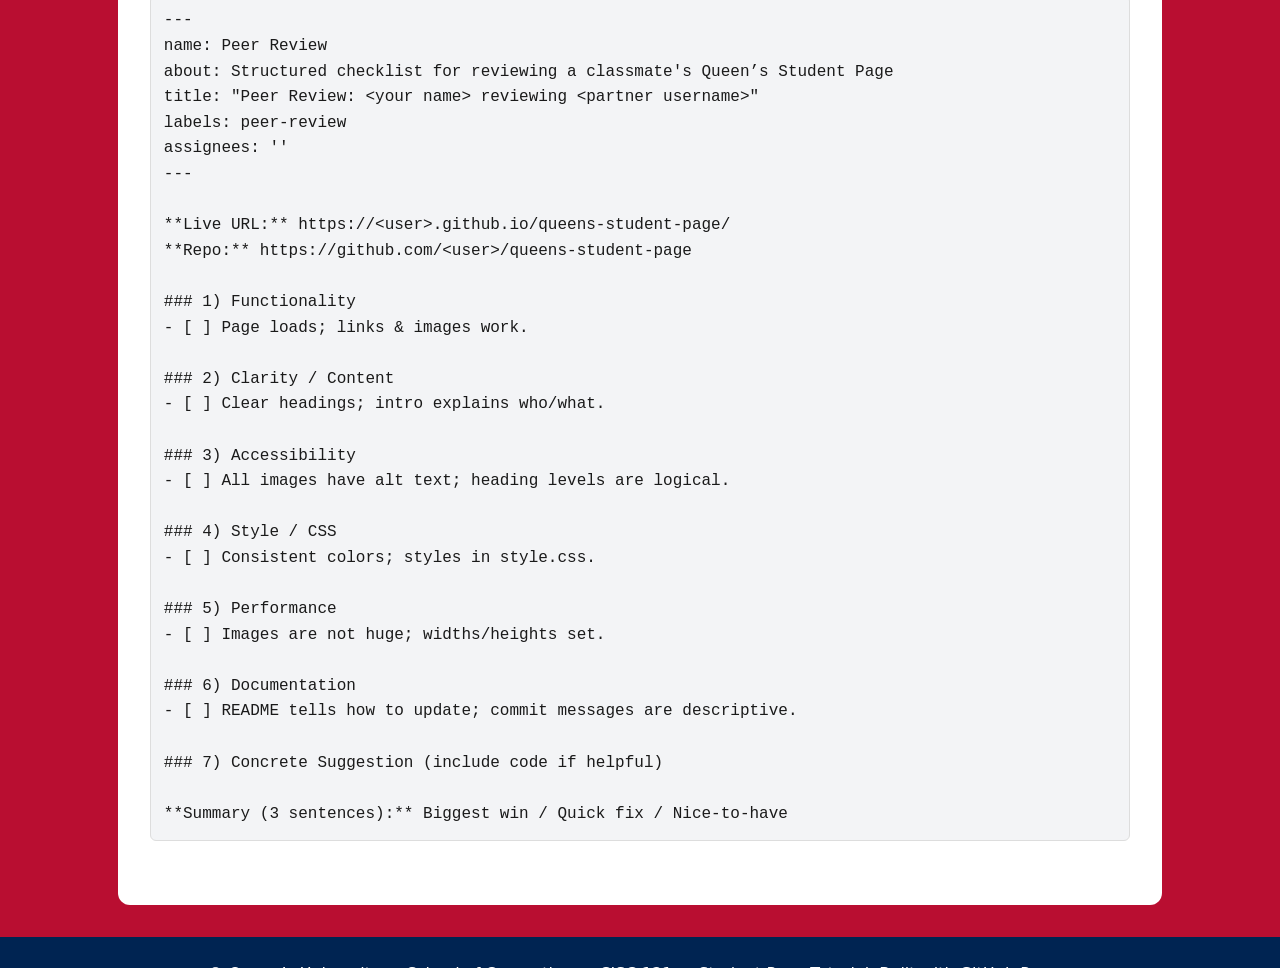
==== commit 73e126d9: "Update CSS variable values in index.html" ====
--- a/index.html
+++ b/index.html
@@ -154,7 +154,7 @@
         <p><i>Explainer:</i> <b>CSS</b> is the language that styles your HTML. It controls colors, fonts, spacing, and layout. By separating style (CSS) from structure (HTML), it’s easier to update the look without touching the content.</p>
         <p>Create a file named <code>style.css</code> (at the same level as <code>index.html</code>) and paste:</p>
         <pre><code>:root {
-  --red:#aa1e22; --gold:#f2a900; --blue:#002d72;
+  --red:#b90e31; --gold:#fabd0f; --blue:#002452;
 }
 body { font-family: system-ui, sans-serif; margin:0; background:var(--red); color:#fff; }
 header { background:var(--blue); color:#fff; padding:1rem; }
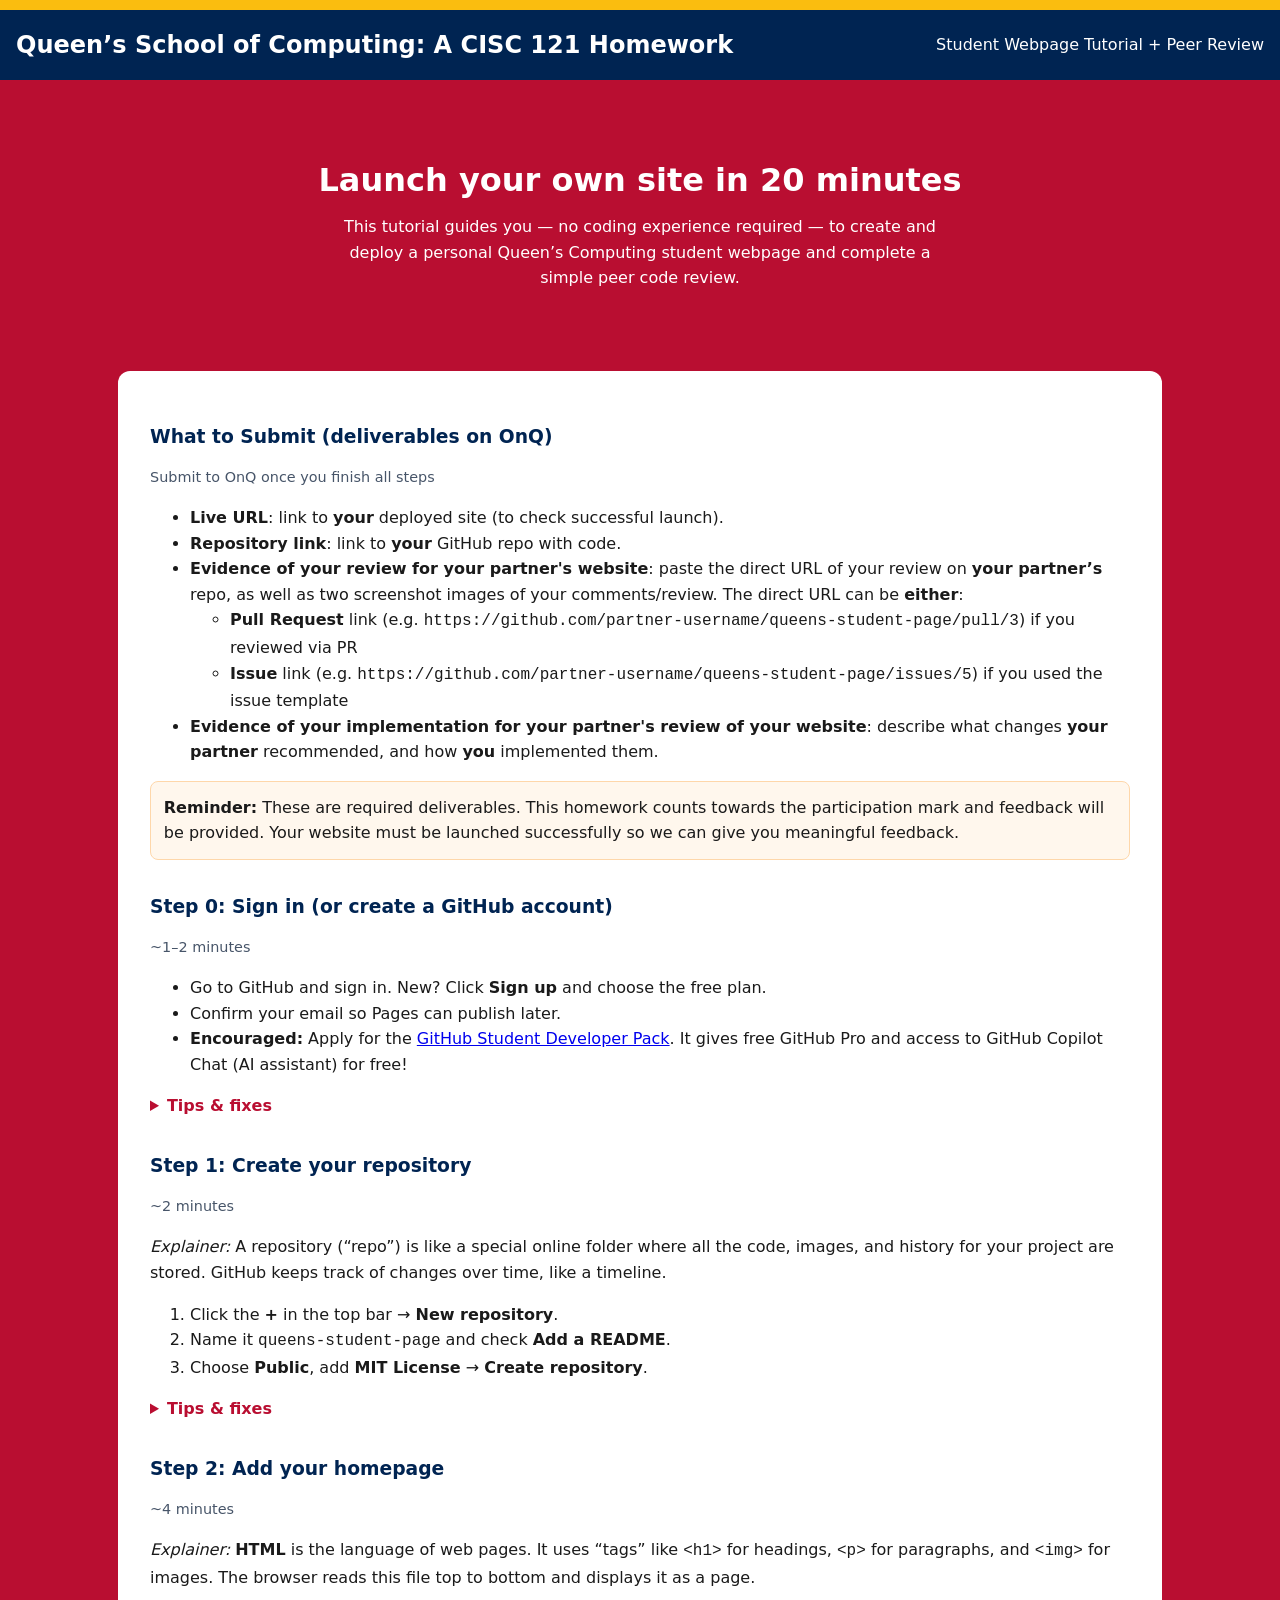
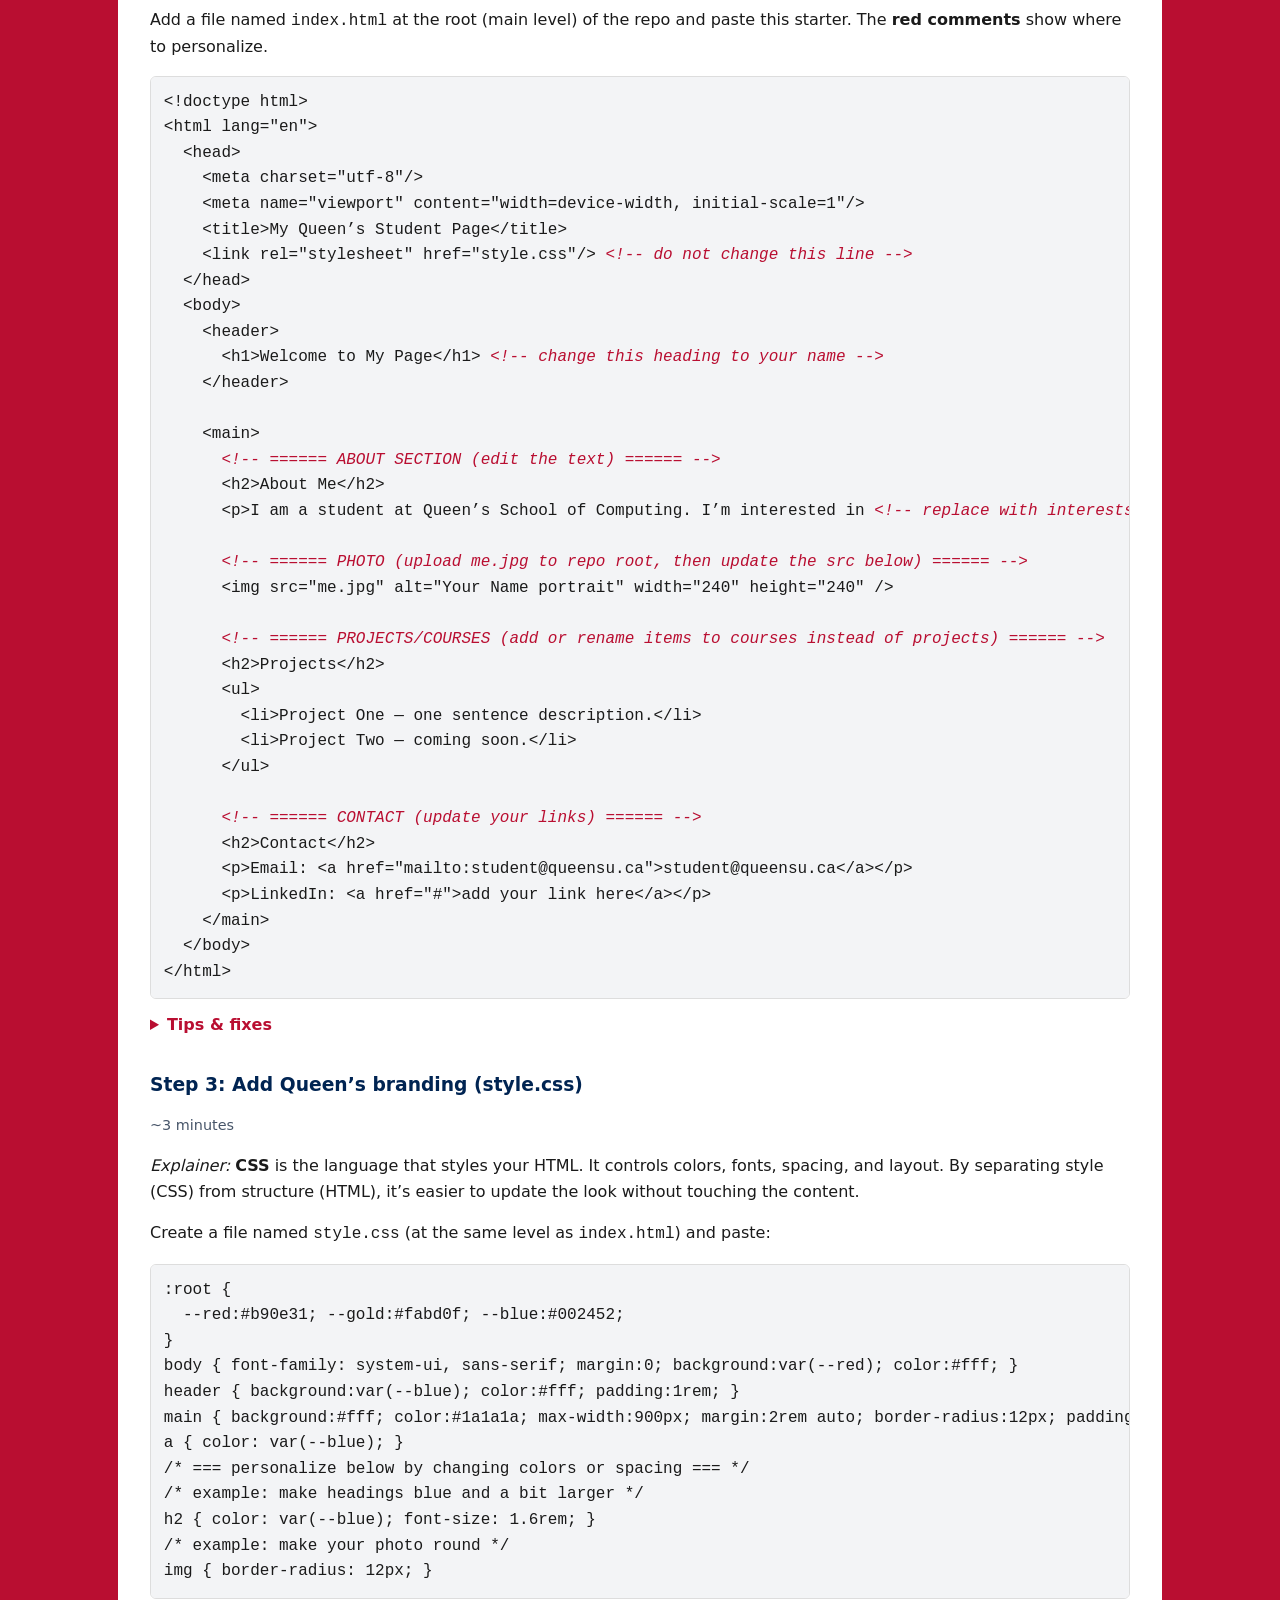
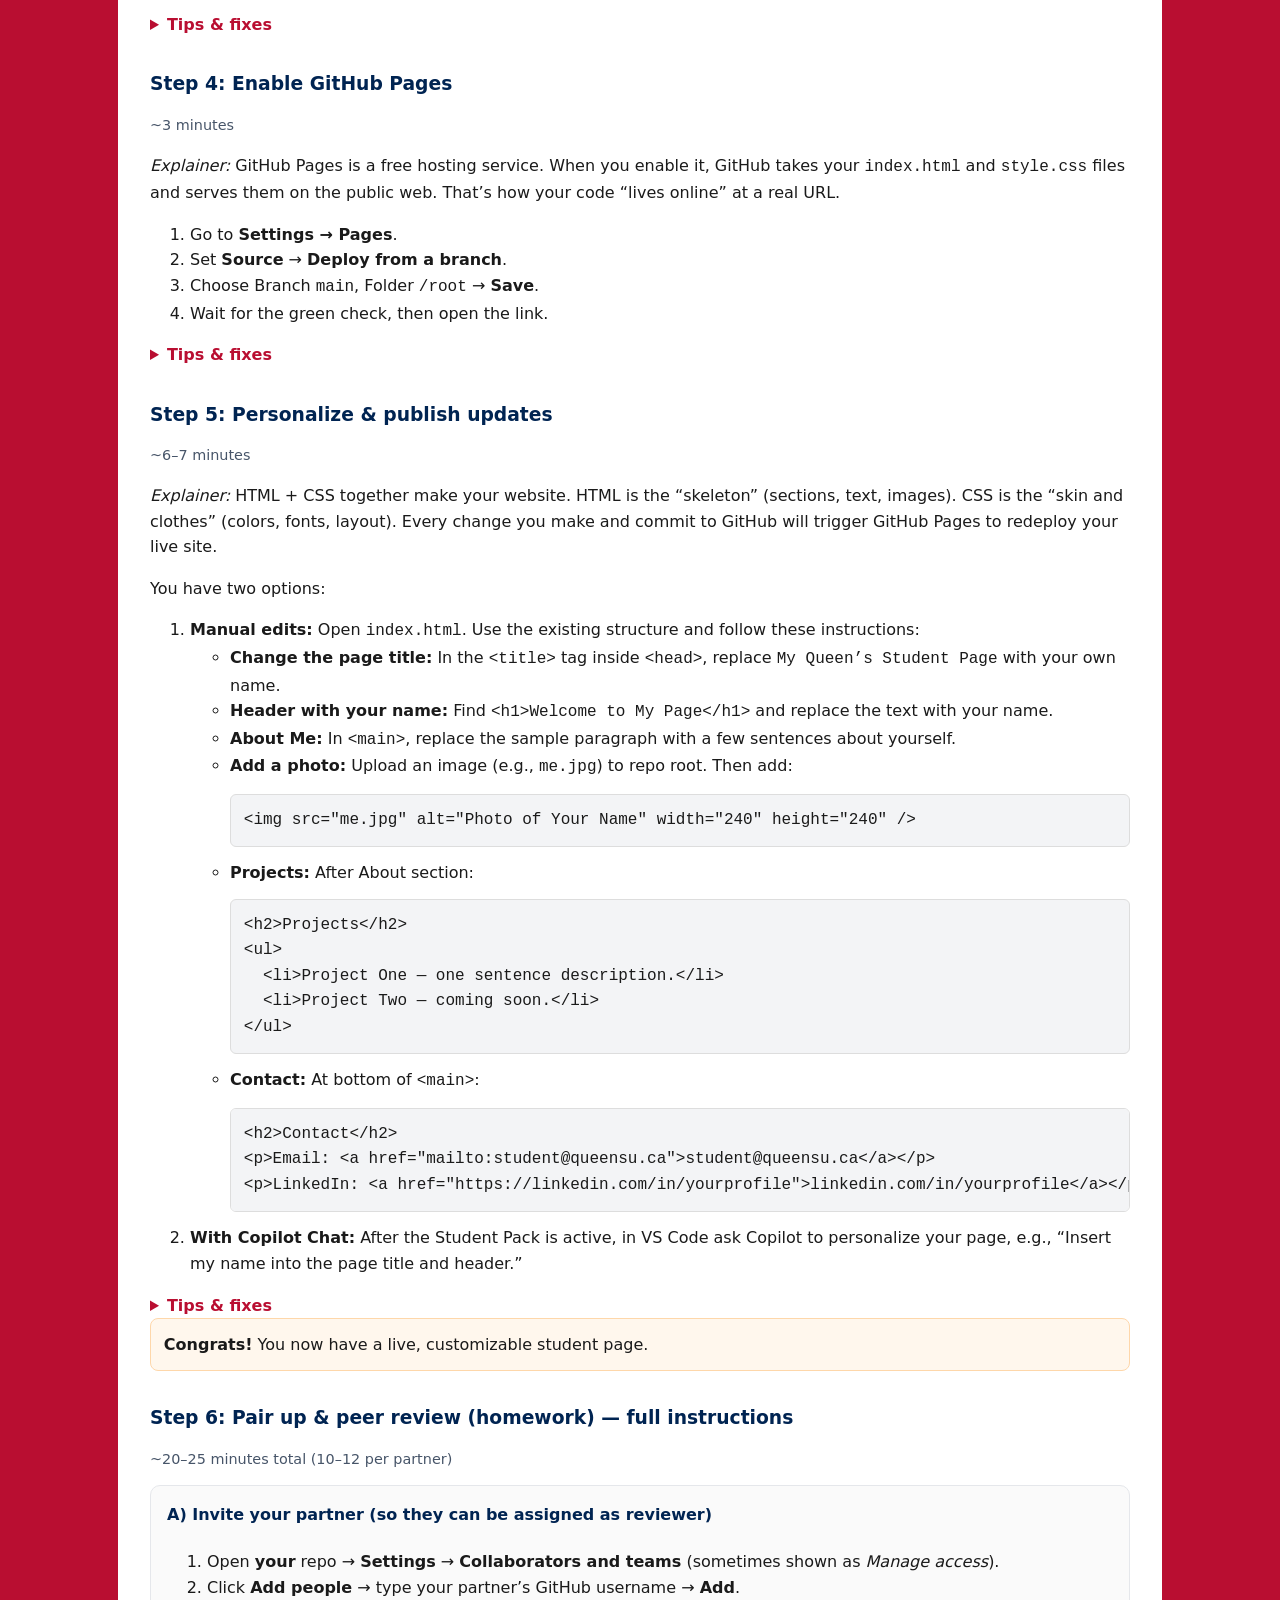
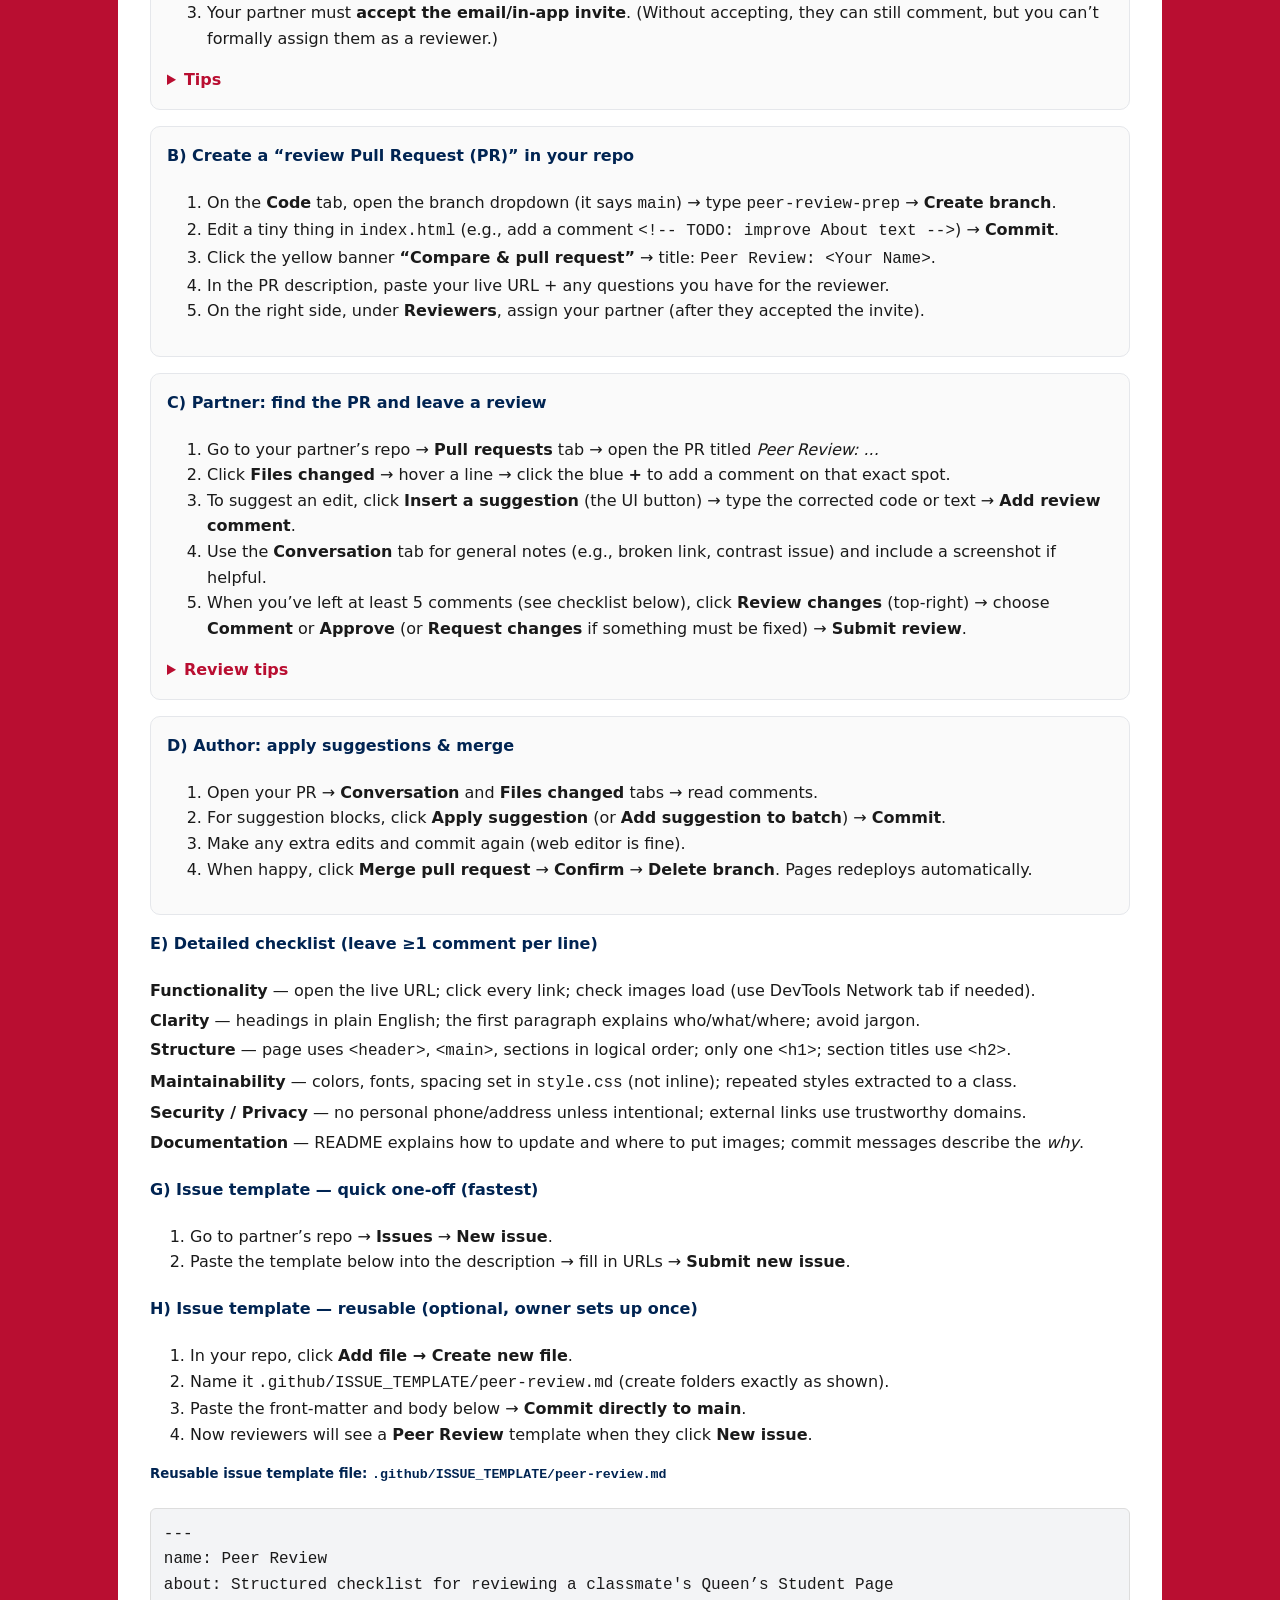
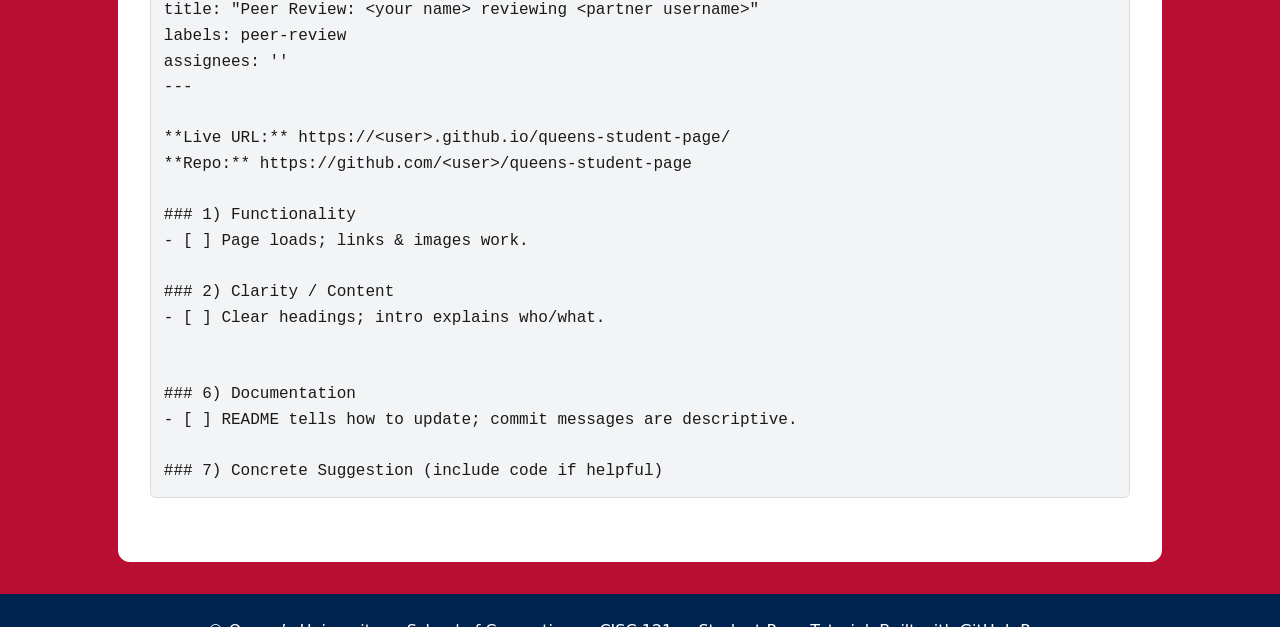
==== commit 527b525d: "Update checklist by removing performance and accessibility sections Removed performance and accessib" ====
--- a/index.html
+++ b/index.html
@@ -297,10 +297,8 @@
           <li><b>Clarity</b> — headings in plain English; the first paragraph explains who/what/where; avoid jargon.</li>
           <li><b>Structure</b> — page uses <code>&lt;header&gt;</code>, <code>&lt;main&gt;</code>, sections in logical order; only one <code>&lt;h1&gt;</code>; section titles use <code>&lt;h2&gt;</code>.</li>
           <li><b>Maintainability</b> — colors, fonts, spacing set in <code>style.css</code> (not inline); repeated styles extracted to a class.</li>
-          <li><b>Performance</b> — hero photos ~200–400 KB; use width/height attrs; remove unused images or CSS.</li>
           <li><b>Security / Privacy</b> — no personal phone/address unless intentional; external links use trustworthy domains.</li>
           <li><b>Documentation</b> — README explains how to update and where to put images; commit messages describe the <em>why</em>.</li>
-          <li><b>Accessibility</b> — every <code>&lt;img&gt;</code> has <code>alt</code>; color contrast OK (Queen’s blue on white is good); link text is meaningful (not just “click here”).</li>
         </ul>
 
         <h4 style="color:var(--queens-blue)">G) Issue template — quick one-off (fastest)</h4>
@@ -335,21 +333,11 @@
 ### 2) Clarity / Content
 - [ ] Clear headings; intro explains who/what.
 
-### 3) Accessibility
-- [ ] All images have alt text; heading levels are logical.
-
-### 4) Style / CSS
-- [ ] Consistent colors; styles in style.css.
-
-### 5) Performance
-- [ ] Images are not huge; widths/heights set.
 
 ### 6) Documentation
 - [ ] README tells how to update; commit messages are descriptive.
 
 ### 7) Concrete Suggestion (include code if helpful)
-
-**Summary (3 sentences):** Biggest win / Quick fix / Nice-to-have
 </code></pre>
       </section>
       
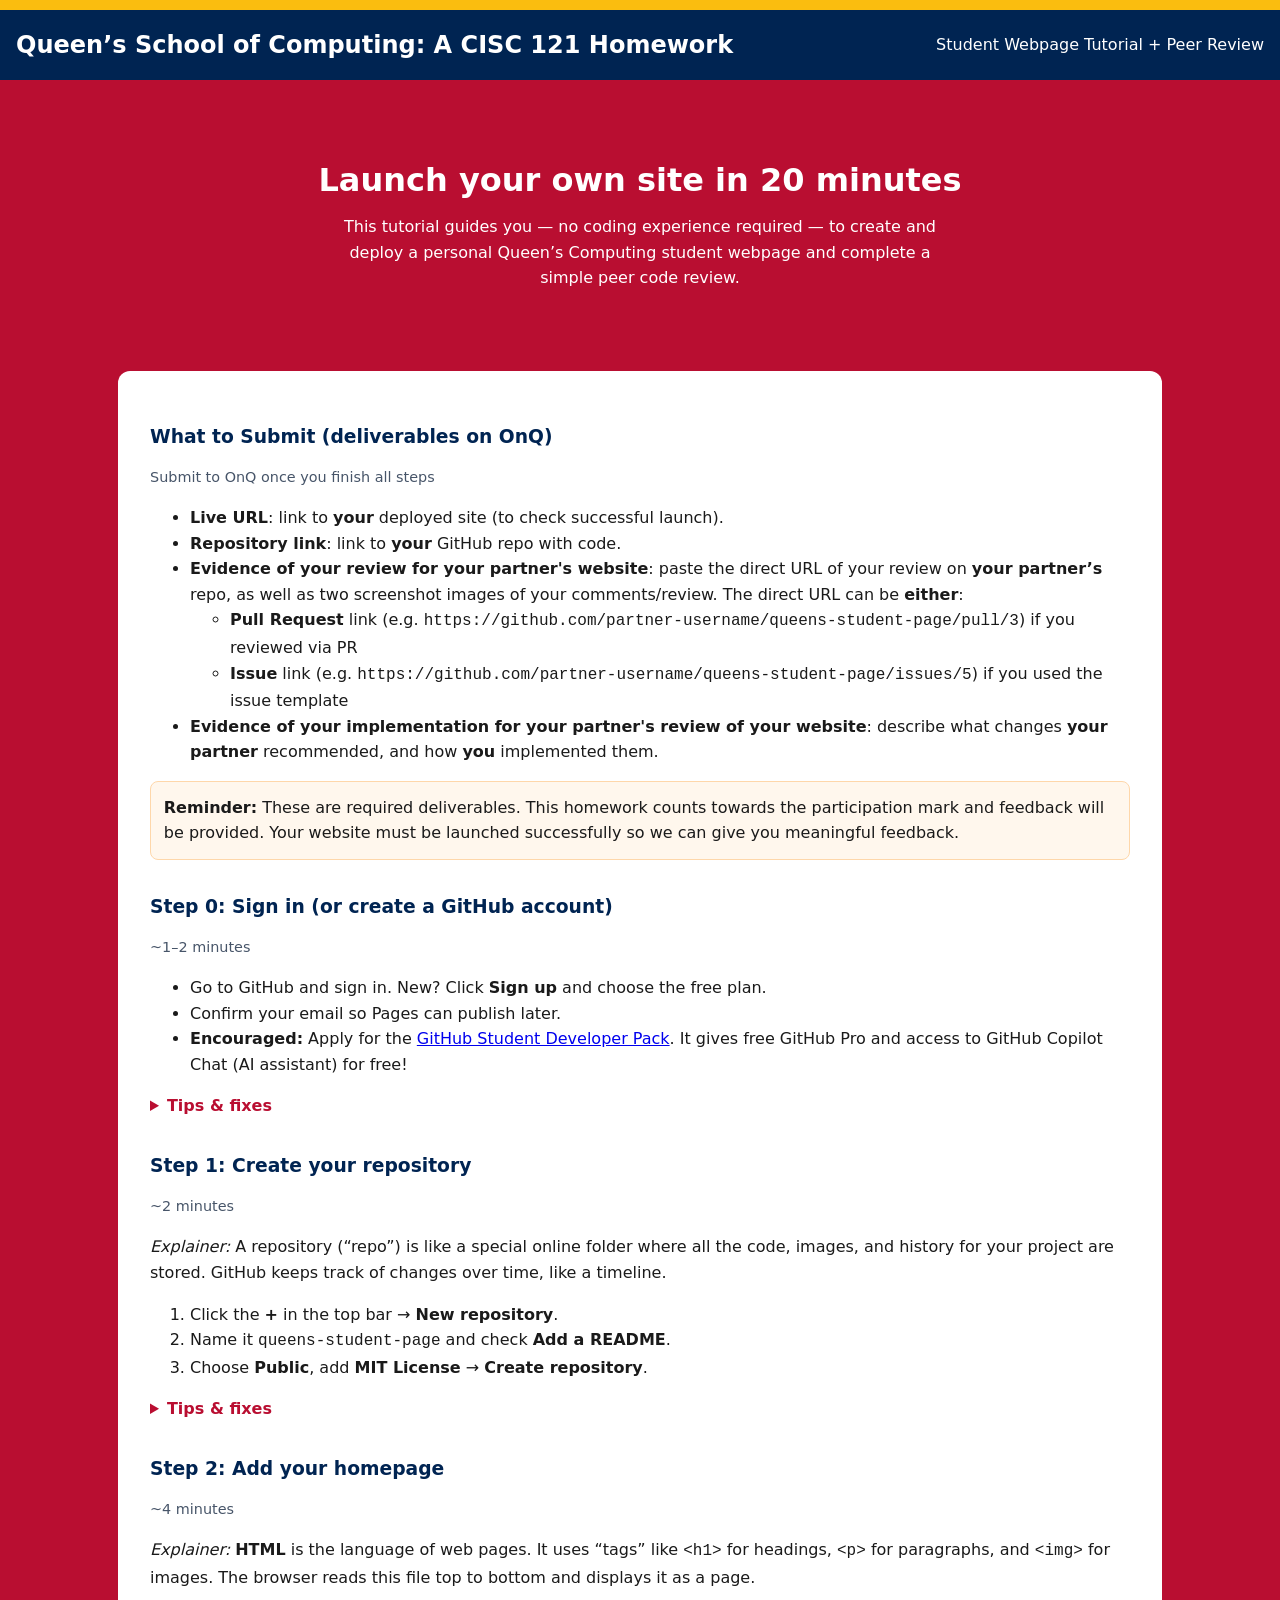
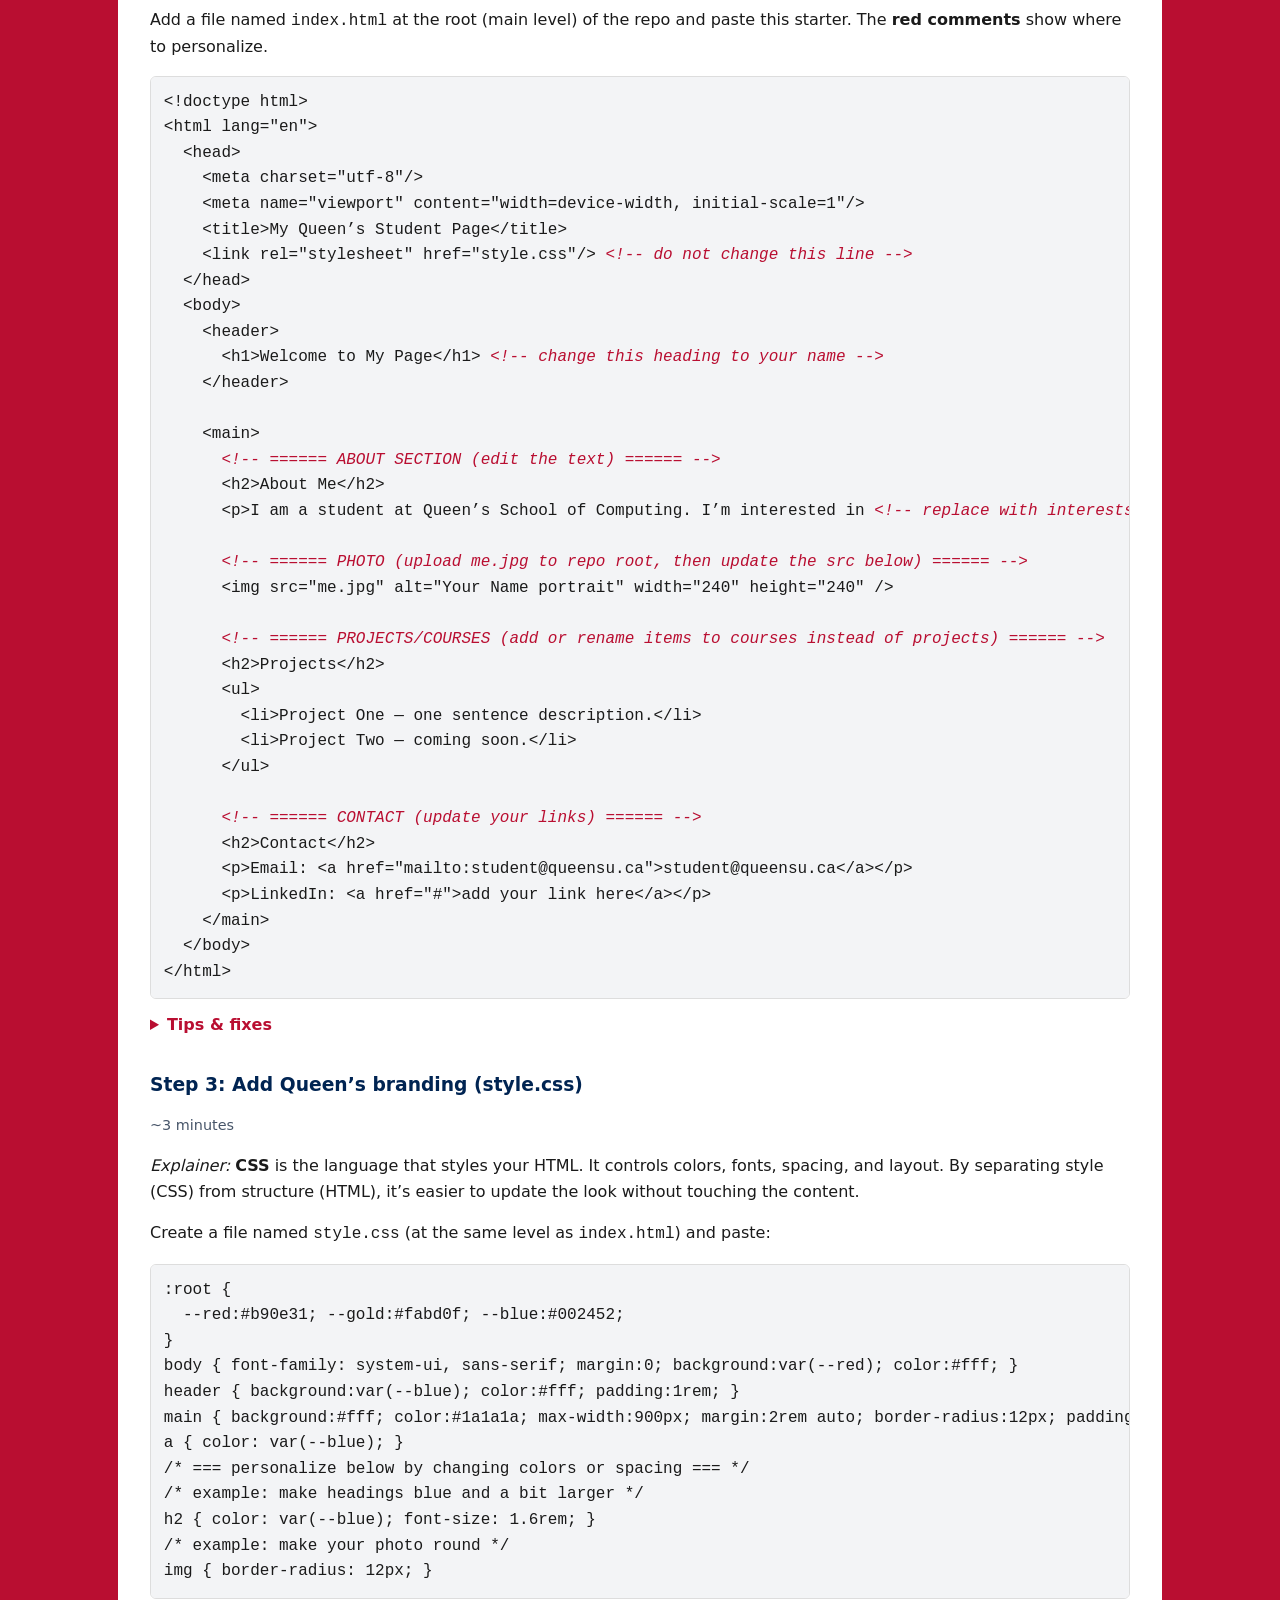
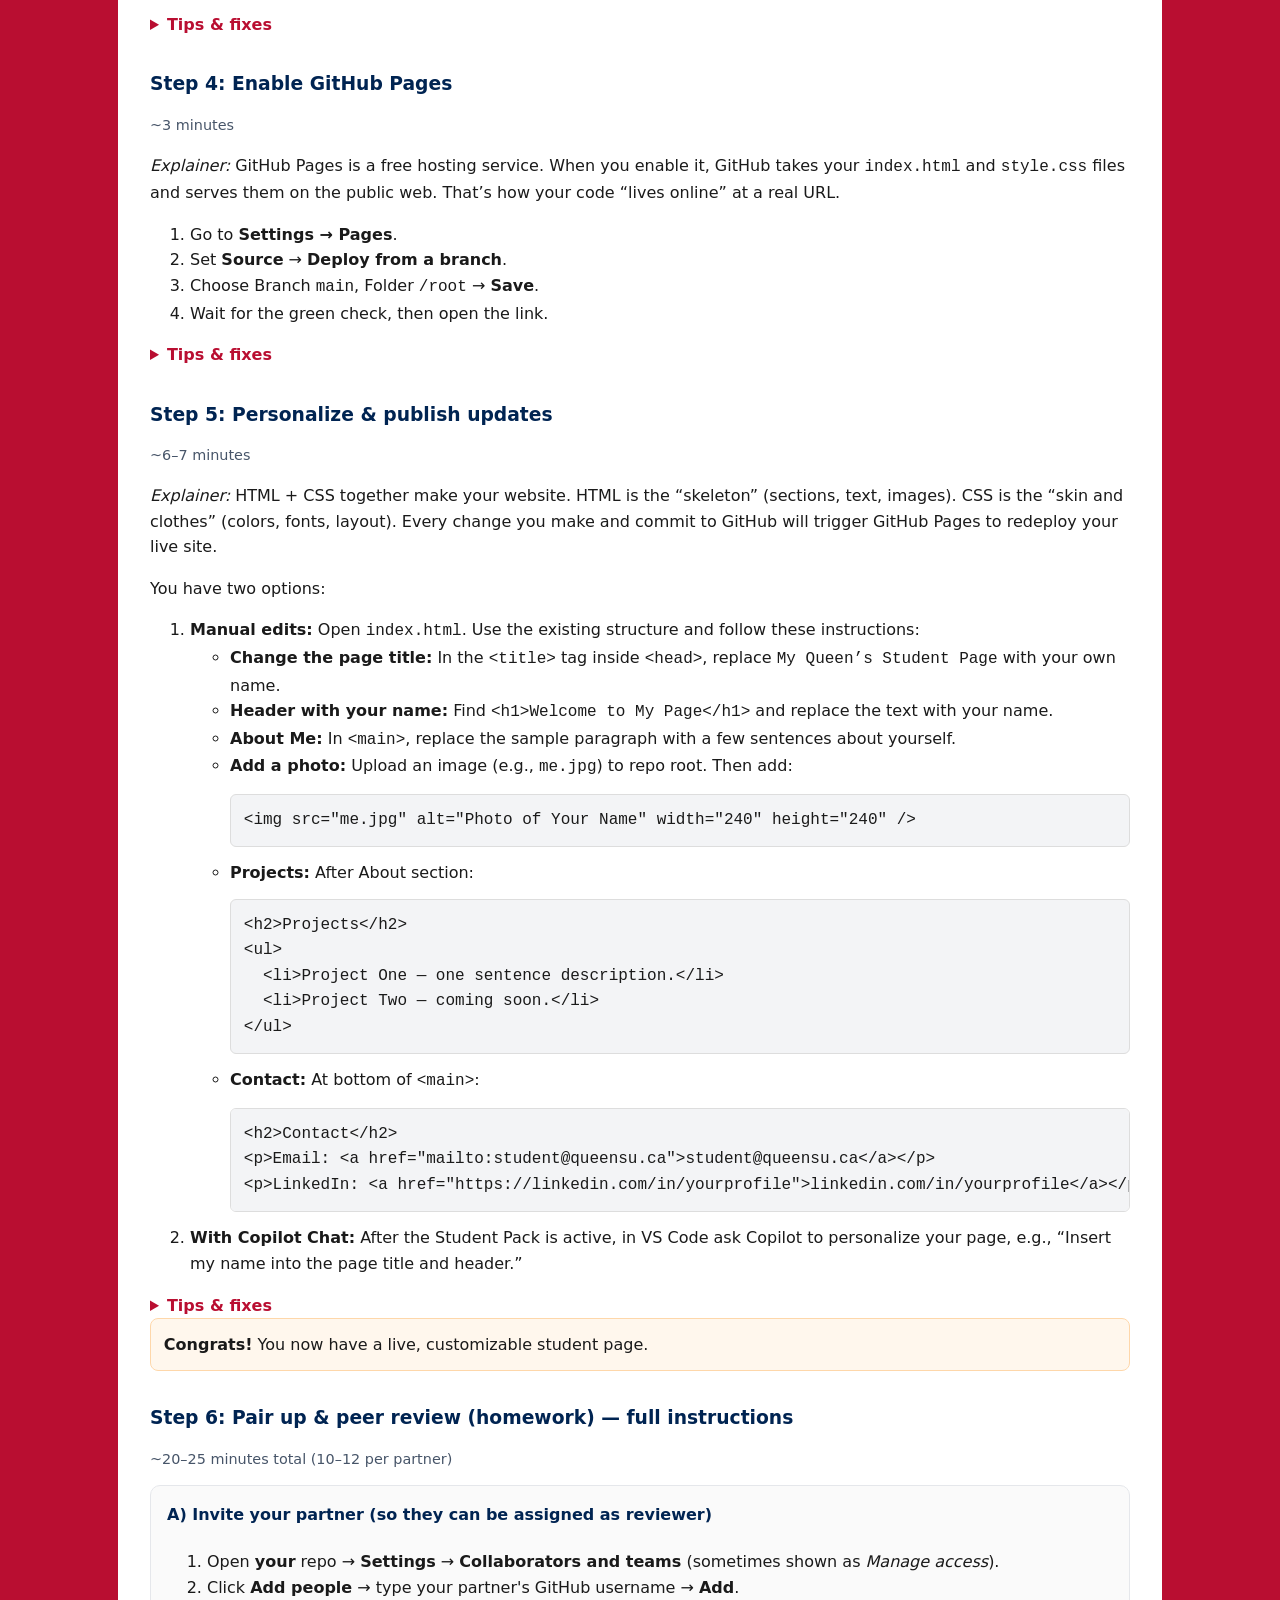
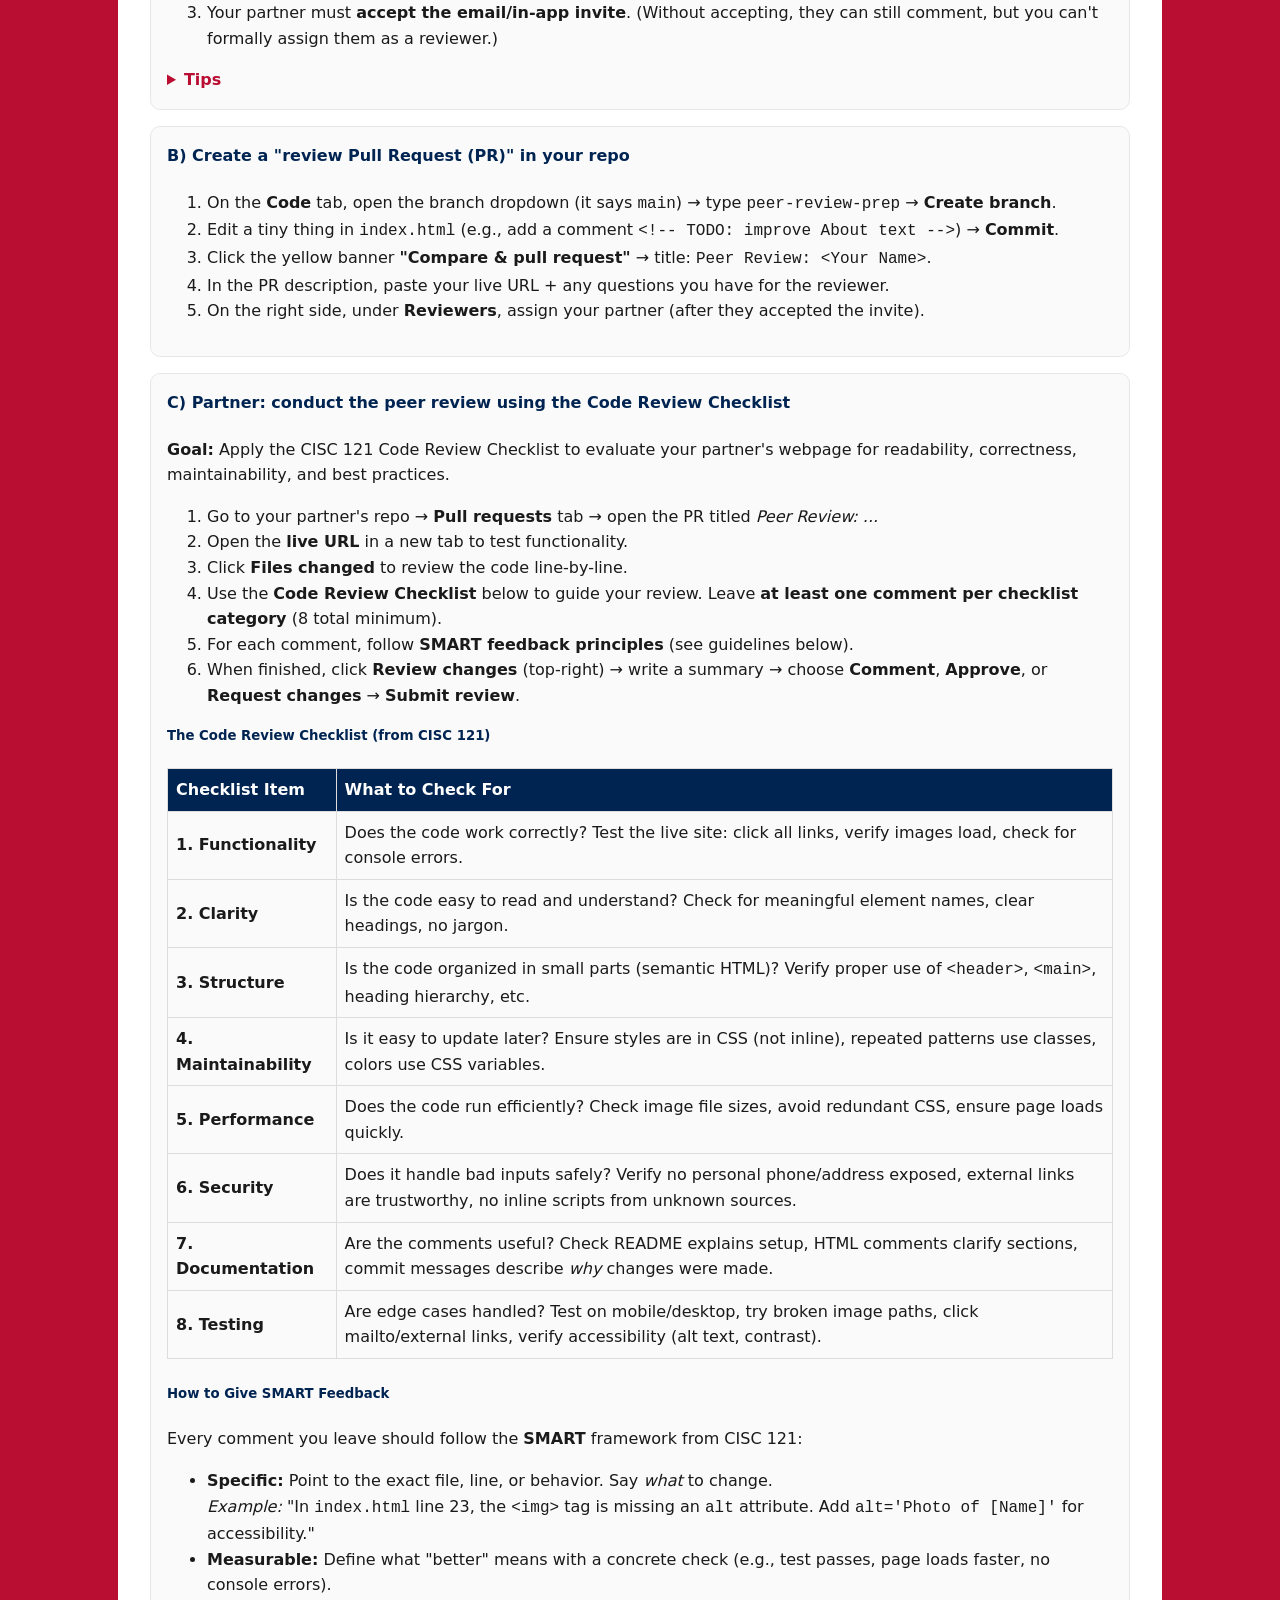
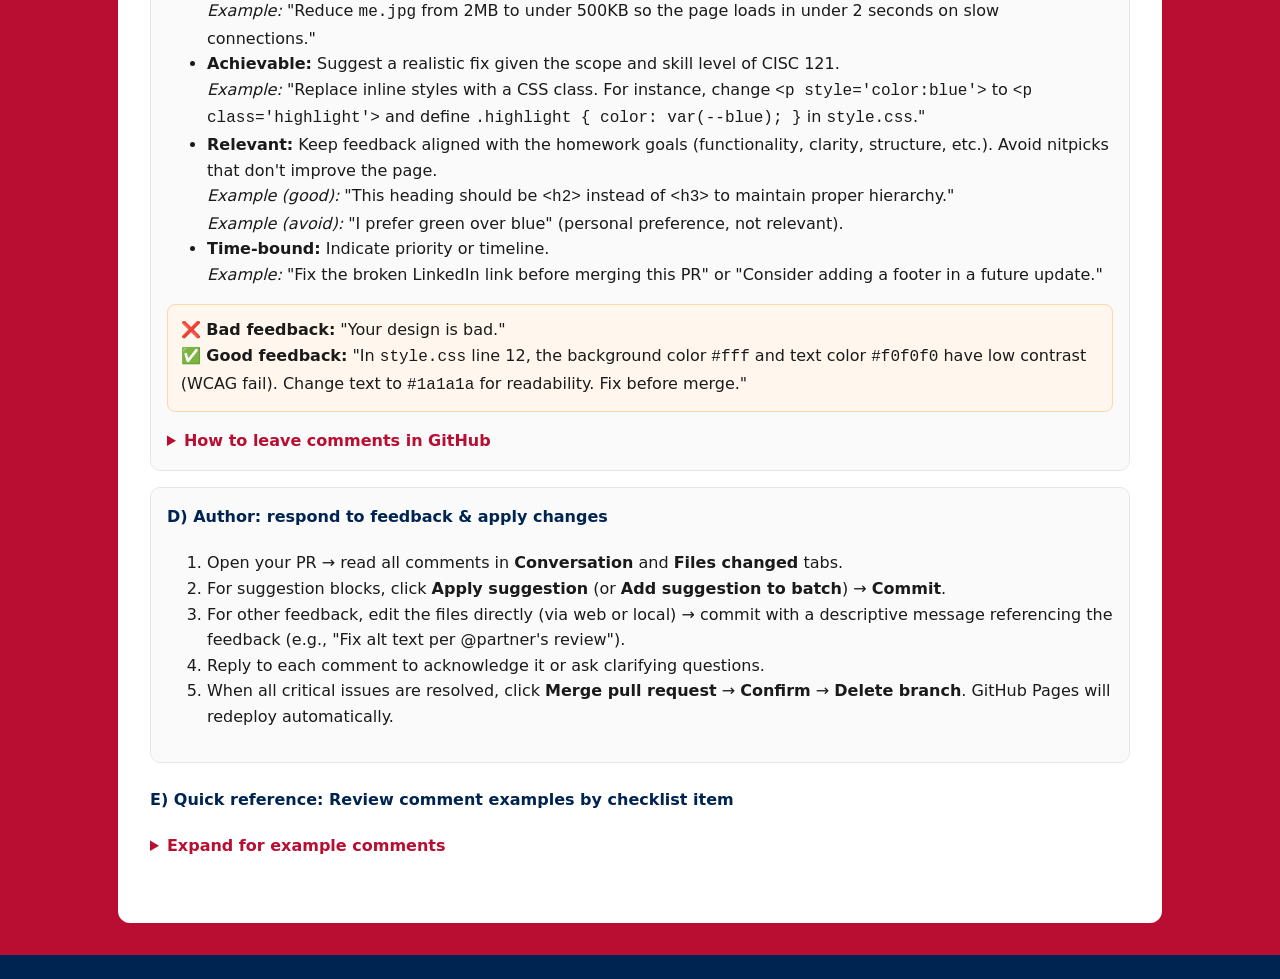
==== commit ce3cbcd2: "Update Step 6 section with CISC 121 Code Review Checklist and SMART feedback guidelines Co-authored-" ====
--- a/index.html
+++ b/index.html
@@ -238,107 +238,148 @@
         <p class="time">~20–25 minutes total (10–12 per partner)</p>
 
         <div class="card">
-          <h4 style="margin-top:0;color:var(--queens-blue)">A) Invite your partner (so they can be assigned as reviewer)</h4>
+          <h4 style="margin-top:0;color: var(--queens-blue)">A) Invite your partner (so they can be assigned as reviewer)</h4>
           <ol>
             <li>Open <b>your</b> repo → <b>Settings</b> → <b>Collaborators and teams</b> (sometimes shown as <em>Manage access</em>).</li>
-            <li>Click <b>Add people</b> → type your partner’s GitHub username → <b>Add</b>.</li>
-            <li>Your partner must <b>accept the email/in-app invite</b>. (Without accepting, they can still comment, but you can’t formally assign them as a reviewer.)</li>
+            <li>Click <b>Add people</b> → type your partner's GitHub username → <b>Add</b>.</li>
+            <li>Your partner must <b>accept the email/in-app invite</b>. (Without accepting, they can still comment, but you can't formally assign them as a reviewer.)</li>
           </ol>
           <details><summary>Tips</summary>
             <ul>
               <li>Public repos allow comments from anyone; adding as collaborator enables formal <em>Review</em> assignments and suggestion commits.</li>
-              <li>If <em>Collaborators and teams</em> isn’t visible, ensure you’re the repo owner.</li>
+              <li>If <em>Collaborators and teams</em> isn't visible, ensure you're the repo owner.</li>
             </ul>
           </details>
         </div>
 
         <div class="card" style="margin-top:1rem">
-          <h4 style="margin-top:0;color:var(--queens-blue)">B) Create a “review Pull Request (PR)” in your repo</h4>
+          <h4 style="margin-top:0;color:var(--queens-blue)">B) Create a "review Pull Request (PR)" in your repo</h4>
           <ol>
             <li>On the <b>Code</b> tab, open the branch dropdown (it says <code>main</code>) → type <code>peer-review-prep</code> → <b>Create branch</b>.</li>
             <li>Edit a tiny thing in <code>index.html</code> (e.g., add a comment <code>&lt;!-- TODO: improve About text --&gt;</code>) → <b>Commit</b>.</li>
-            <li>Click the yellow banner <b>“Compare &amp; pull request”</b> → title: <code>Peer Review: &lt;Your Name&gt;</code>.</li>
+            <li>Click the yellow banner <b>"Compare &amp; pull request"</b> → title: <code>Peer Review: &lt;Your Name&gt;</code>.</li>
             <li>In the PR description, paste your live URL + any questions you have for the reviewer.</li>
             <li>On the right side, under <b>Reviewers</b>, assign your partner (after they accepted the invite).</li>
           </ol>
         </div>
 
         <div class="card" style="margin-top:1rem">
-          <h4 style="margin-top:0;color:var(--queens-blue)">C) Partner: find the PR and leave a review</h4>
+          <h4 style="margin-top: 0;color:var(--queens-blue)">C) Partner: conduct the peer review using the Code Review Checklist</h4>
+          <p><b>Goal:</b> Apply the CISC 121 Code Review Checklist to evaluate your partner's webpage for readability, correctness, maintainability, and best practices.</p>
+          
           <ol>
-            <li>Go to your partner’s repo → <b>Pull requests</b> tab → open the PR titled <em>Peer Review: ...</em></li>
-            <li>Click <b>Files changed</b> → hover a line → click the blue <b>+</b> to add a comment on that exact spot.</li>
-            <li>To suggest an edit, click <b>Insert a suggestion</b> (the UI button) → type the corrected code or text → <b>Add review comment</b>.</li>
-            <li>Use the <b>Conversation</b> tab for general notes (e.g., broken link, contrast issue) and include a screenshot if helpful.</li>
-            <li>When you’ve left at least 5 comments (see checklist below), click <b>Review changes</b> (top-right) → choose <b>Comment</b> or <b>Approve</b> (or <b>Request changes</b> if something must be fixed) → <b>Submit review</b>.</li>
+            <li>Go to your partner's repo → <b>Pull requests</b> tab → open the PR titled <em>Peer Review: ...</em></li>
+            <li>Open the <b>live URL</b> in a new tab to test functionality.</li>
+            <li>Click <b>Files changed</b> to review the code line-by-line.</li>
+            <li>Use the <b>Code Review Checklist</b> below to guide your review. Leave <b>at least one comment per checklist category</b> (8 total minimum).</li>
+            <li>For each comment, follow <b>SMART feedback principles</b> (see guidelines below).</li>
+            <li>When finished, click <b>Review changes</b> (top-right) → write a summary → choose <b>Comment</b>, <b>Approve</b>, or <b>Request changes</b> → <b>Submit review</b>.</li>
           </ol>
-          <details><summary>Review tips</summary>
+
+          <h5 style="color:var(--queens-blue);margin-top:1rem">The Code Review Checklist (from CISC 121)</h5>
+          <table style="width:100%;border-collapse:collapse;margin-top:.5rem">
+            <thead>
+              <tr style="background: var(--queens-blue);color:#fff">
+                <th style="border:1px solid #ddd;padding:.5rem;text-align:left">Checklist Item</th>
+                <th style="border:1px solid #ddd;padding:.5rem;text-align:left">What to Check For</th>
+              </tr>
+            </thead>
+            <tbody>
+              <tr>
+                <td style="border:1px solid #ddd;padding:.5rem"><b>1. Functionality</b></td>
+                <td style="border:1px solid #ddd;padding:.5rem">Does the code work correctly? Test the live site: click all links, verify images load, check for console errors.</td>
+              </tr>
+              <tr>
+                <td style="border:1px solid #ddd;padding:.5rem"><b>2. Clarity</b></td>
+                <td style="border:1px solid #ddd;padding:.5rem">Is the code easy to read and understand? Check for meaningful element names, clear headings, no jargon.</td>
+              </tr>
+              <tr>
+                <td style="border:1px solid #ddd;padding:.5rem"><b>3. Structure</b></td>
+                <td style="border:1px solid #ddd;padding:.5rem">Is the code organized in small parts (semantic HTML)? Verify proper use of <code>&lt;header&gt;</code>, <code>&lt;main&gt;</code>, heading hierarchy, etc.</td>
+              </tr>
+              <tr>
+                <td style="border:1px solid #ddd;padding:.5rem"><b>4. Maintainability</b></td>
+                <td style="border:1px solid #ddd;padding:.5rem">Is it easy to update later? Ensure styles are in CSS (not inline), repeated patterns use classes, colors use CSS variables.</td>
+              </tr>
+              <tr>
+                <td style="border:1px solid #ddd;padding:.5rem"><b>5. Performance</b></td>
+                <td style="border:1px solid #ddd;padding:.5rem">Does the code run efficiently? Check image file sizes, avoid redundant CSS, ensure page loads quickly.</td>
+              </tr>
+              <tr>
+                <td style="border:1px solid #ddd;padding:.5rem"><b>6. Security</b></td>
+                <td style="border:1px solid #ddd;padding:.5rem">Does it handle bad inputs safely? Verify no personal phone/address exposed, external links are trustworthy, no inline scripts from unknown sources.</td>
+              </tr>
+              <tr>
+                <td style="border:1px solid #ddd;padding:.5rem"><b>7. Documentation</b></td>
+                <td style="border:1px solid #ddd;padding:.5rem">Are the comments useful? Check README explains setup, HTML comments clarify sections, commit messages describe <em>why</em> changes were made.</td>
+              </tr>
+              <tr>
+                <td style="border:1px solid #ddd;padding:.5rem"><b>8. Testing</b></td>
+                <td style="border:1px solid #ddd;padding:.5rem">Are edge cases handled? Test on mobile/desktop, try broken image paths, click mailto/external links, verify accessibility (alt text, contrast).</td>
+              </tr>
+            </tbody>
+          </table>
+
+          <h5 style="color:var(--queens-blue);margin-top:1.5rem">How to Give SMART Feedback</h5>
+          <p>Every comment you leave should follow the <b>SMART</b> framework from CISC 121:</p>
+          <ul>
+            <li><b>Specific:</b> Point to the exact file, line, or behavior. Say <em>what</em> to change. 
+              <br><em>Example:</em> "In <code>index.html</code> line 23, the <code>&lt;img&gt;</code> tag is missing an <code>alt</code> attribute. Add <code>alt='Photo of [Name]'</code> for accessibility."
+            </li>
+            <li><b>Measurable:</b> Define what "better" means with a concrete check (e.g., test passes, page loads faster, no console errors).
+              <br><em>Example:</em> "Reduce <code>me.jpg</code> from 2MB to under 500KB so the page loads in under 2 seconds on slow connections."
+            </li>
+            <li><b>Achievable:</b> Suggest a realistic fix given the scope and skill level of CISC 121.
+              <br><em>Example:</em> "Replace inline styles with a CSS class. For instance, change <code>&lt;p style='color:blue'&gt;</code> to <code>&lt;p class='highlight'&gt;</code> and define <code>.highlight { color: var(--blue); }</code> in <code>style.css</code>."
+            </li>
+            <li><b>Relevant:</b> Keep feedback aligned with the homework goals (functionality, clarity, structure, etc.). Avoid nitpicks that don't improve the page.
+              <br><em>Example (good):</em> "This heading should be <code>&lt;h2&gt;</code> instead of <code>&lt;h3&gt;</code> to maintain proper hierarchy."
+              <br><em>Example (avoid):</em> "I prefer green over blue" (personal preference, not relevant).
+            </li>
+            <li><b>Time-bound:</b> Indicate priority or timeline. 
+              <br><em>Example:</em> "Fix the broken LinkedIn link before merging this PR" or "Consider adding a footer in a future update."
+            </li>
+          </ul>
+
+          <div class="callout" style="margin-top:1rem">
+            <b>❌ Bad feedback:</b> "Your design is bad."<br>
+            <b>✅ Good feedback:</b> "In <code>style.css</code> line 12, the background color <code>#fff</code> and text color <code>#f0f0f0</code> have low contrast (WCAG fail). Change text to <code>#1a1a1a</code> for readability. Fix before merge."
+          </div>
+
+          <details style="margin-top:1rem"><summary>How to leave comments in GitHub</summary>
             <ul>
-              <li>Be specific: reference headings, lines, or file names (e.g., “in <code>index.html</code>, under <code>&lt;h2&gt;Projects&lt;/h2&gt;</code> ...”).</li>
-              <li>Prefer actionable text or a code snippet over vague advice.</li>
-              <li>Keep tone kind and professional. Review the <em>work</em>, not the person.</li>
+              <li><b>Line-specific comment:</b> In <b>Files changed</b>, hover over a line → click the blue <b>+</b> → type your SMART feedback → <b>Add review comment</b>.</li>
+              <li><b>Suggest a code change:</b> Click <b>Insert a suggestion</b> button → edit the code block → <b>Add review comment</b>. The author can apply it with one click.</li>
+              <li><b>General comment:</b> Use the <b>Conversation</b> tab for issues that span multiple files (e.g., "All images are missing alt text").</li>
+              <li><b>Attach screenshots:</b> Drag-drop images into the comment box to show visual issues (e.g., layout bug on mobile).</li>
             </ul>
           </details>
         </div>
 
         <div class="card" style="margin-top:1rem">
-          <h4 style="margin-top:0;color:var(--queens-blue)">D) Author: apply suggestions & merge</h4>
+          <h4 style="margin-top:0;color:var(--queens-blue)">D) Author: respond to feedback & apply changes</h4>
           <ol>
-            <li>Open your PR → <b>Conversation</b> and <b>Files changed</b> tabs → read comments.</li>
+            <li>Open your PR → read all comments in <b>Conversation</b> and <b>Files changed</b> tabs.</li>
             <li>For suggestion blocks, click <b>Apply suggestion</b> (or <b>Add suggestion to batch</b>) → <b>Commit</b>.</li>
-            <li>Make any extra edits and commit again (web editor is fine).</li>
-            <li>When happy, click <b>Merge pull request</b> → <b>Confirm</b> → <b>Delete branch</b>. Pages redeploys automatically.</li>
+            <li>For other feedback, edit the files directly (via web or local) → commit with a descriptive message referencing the feedback (e.g., "Fix alt text per @partner's review").</li>
+            <li>Reply to each comment to acknowledge it or ask clarifying questions.</li>
+            <li>When all critical issues are resolved, click <b>Merge pull request</b> → <b>Confirm</b> → <b>Delete branch</b>. GitHub Pages will redeploy automatically.</li>
           </ol>
         </div>
 
-        <h4 style="color:var(--queens-blue);margin-top:1rem">E) Detailed checklist (leave ≥1 comment per line)</h4>
-        <ul class="checklist">
-          <li><b>Functionality</b> — open the live URL; click every link; check images load (use DevTools Network tab if needed).</li>
-          <li><b>Clarity</b> — headings in plain English; the first paragraph explains who/what/where; avoid jargon.</li>
-          <li><b>Structure</b> — page uses <code>&lt;header&gt;</code>, <code>&lt;main&gt;</code>, sections in logical order; only one <code>&lt;h1&gt;</code>; section titles use <code>&lt;h2&gt;</code>.</li>
-          <li><b>Maintainability</b> — colors, fonts, spacing set in <code>style.css</code> (not inline); repeated styles extracted to a class.</li>
-          <li><b>Security / Privacy</b> — no personal phone/address unless intentional; external links use trustworthy domains.</li>
-          <li><b>Documentation</b> — README explains how to update and where to put images; commit messages describe the <em>why</em>.</li>
-        </ul>
-
-        <h4 style="color:var(--queens-blue)">G) Issue template — quick one-off (fastest)</h4>
-        <ol>
-          <li>Go to partner’s repo → <b>Issues</b> → <b>New issue</b>.</li>
-          <li>Paste the template below into the description → fill in URLs → <b>Submit new issue</b>.</li>
-        </ol>
-
-        <h4 style="color:var(--queens-blue)">H) Issue template — reusable (optional, owner sets up once)</h4>
-        <ol>
-          <li>In your repo, click <b>Add file → Create new file</b>.</li>
-          <li>Name it <code>.github/ISSUE_TEMPLATE/peer-review.md</code> (create folders exactly as shown).</li>
-          <li>Paste the front‑matter and body below → <b>Commit directly to main</b>.</li>
-          <li>Now reviewers will see a <b>Peer Review</b> template when they click <b>New issue</b>.</li>
-        </ol>
-
-        <h5 style="color:var(--queens-blue);margin-top:.5rem">Reusable issue template file: <code>.github/ISSUE_TEMPLATE/peer-review.md</code></h5>
-        <pre><code>---
-name: Peer Review
-about: Structured checklist for reviewing a classmate's Queen’s Student Page
-title: "Peer Review: &lt;your name&gt; reviewing &lt;partner username&gt;"
-labels: peer-review
-assignees: ''
----
-
-**Live URL:** https://&lt;user&gt;.github.io/queens-student-page/
-**Repo:** https://github.com/&lt;user&gt;/queens-student-page
-
-### 1) Functionality
-- [ ] Page loads; links & images work.
-
-### 2) Clarity / Content
-- [ ] Clear headings; intro explains who/what.
-
-
-### 6) Documentation
-- [ ] README tells how to update; commit messages are descriptive.
-
-### 7) Concrete Suggestion (include code if helpful)
-</code></pre>
+        <h4 style="color:var(--queens-blue);margin-top:1.5rem">E) Quick reference: Review comment examples by checklist item</h4>
+        <details><summary>Expand for example comments</summary>
+          <ul>
+            <li><b>Functionality:</b> "The LinkedIn link in line 34 points to <code>#</code> (nowhere). Update to your actual LinkedIn profile or remove it. Fix before merge."</li>
+            <li><b>Clarity:</b> "In line 18, the heading 'Stuff' is vague. Change to 'My Projects' or 'Coursework' so visitors understand the section. Fix before merge."</li>
+            <li><b>Structure:</b> "Lines 20–25 nest an <code>&lt;h3&gt;</code> directly under <code>&lt;h1&gt;</code> with no <code>&lt;h2&gt;</code>. This breaks heading hierarchy. Change <code>&lt;h3&gt;</code> to <code>&lt;h2&gt;</code>."</li>
+            <li><b>Maintainability:</b> "Line 30 uses inline style <code>style='color:#b90e31'</code>. Move this to <code>style.css</code> as <code>.red-text { color: var(--red); }</code> so future color changes are centralized."</li>
+            <li><b>Performance:</b> "<code>me.jpg</code> is 3.2MB. Compress to under 500KB using TinyPNG or similar. Goal: page load under 2 seconds on 3G. Fix before merge."</li>
+            <li><b>Security:</b> "Line 40 includes your phone number. Remove it unless you intend to make it public. If intentional, acknowledge this comment."</li>
+            <li><b>Documentation:</b> "README is empty. Add a sentence: 'Personal student page for CISC 121. Edit <code>index.html</code> to update content.' Can follow up after merge."</li>
+            <li><b>Testing:</b> "The <code>&lt;img&gt;</code> in line 28 has no <code>alt</code> attribute. Add <code>alt='Portrait of [Your Name]'</code> for screen-reader users. Fix before merge."</li>
+          </ul>
+        </details>
       </section>
       
     </main>
